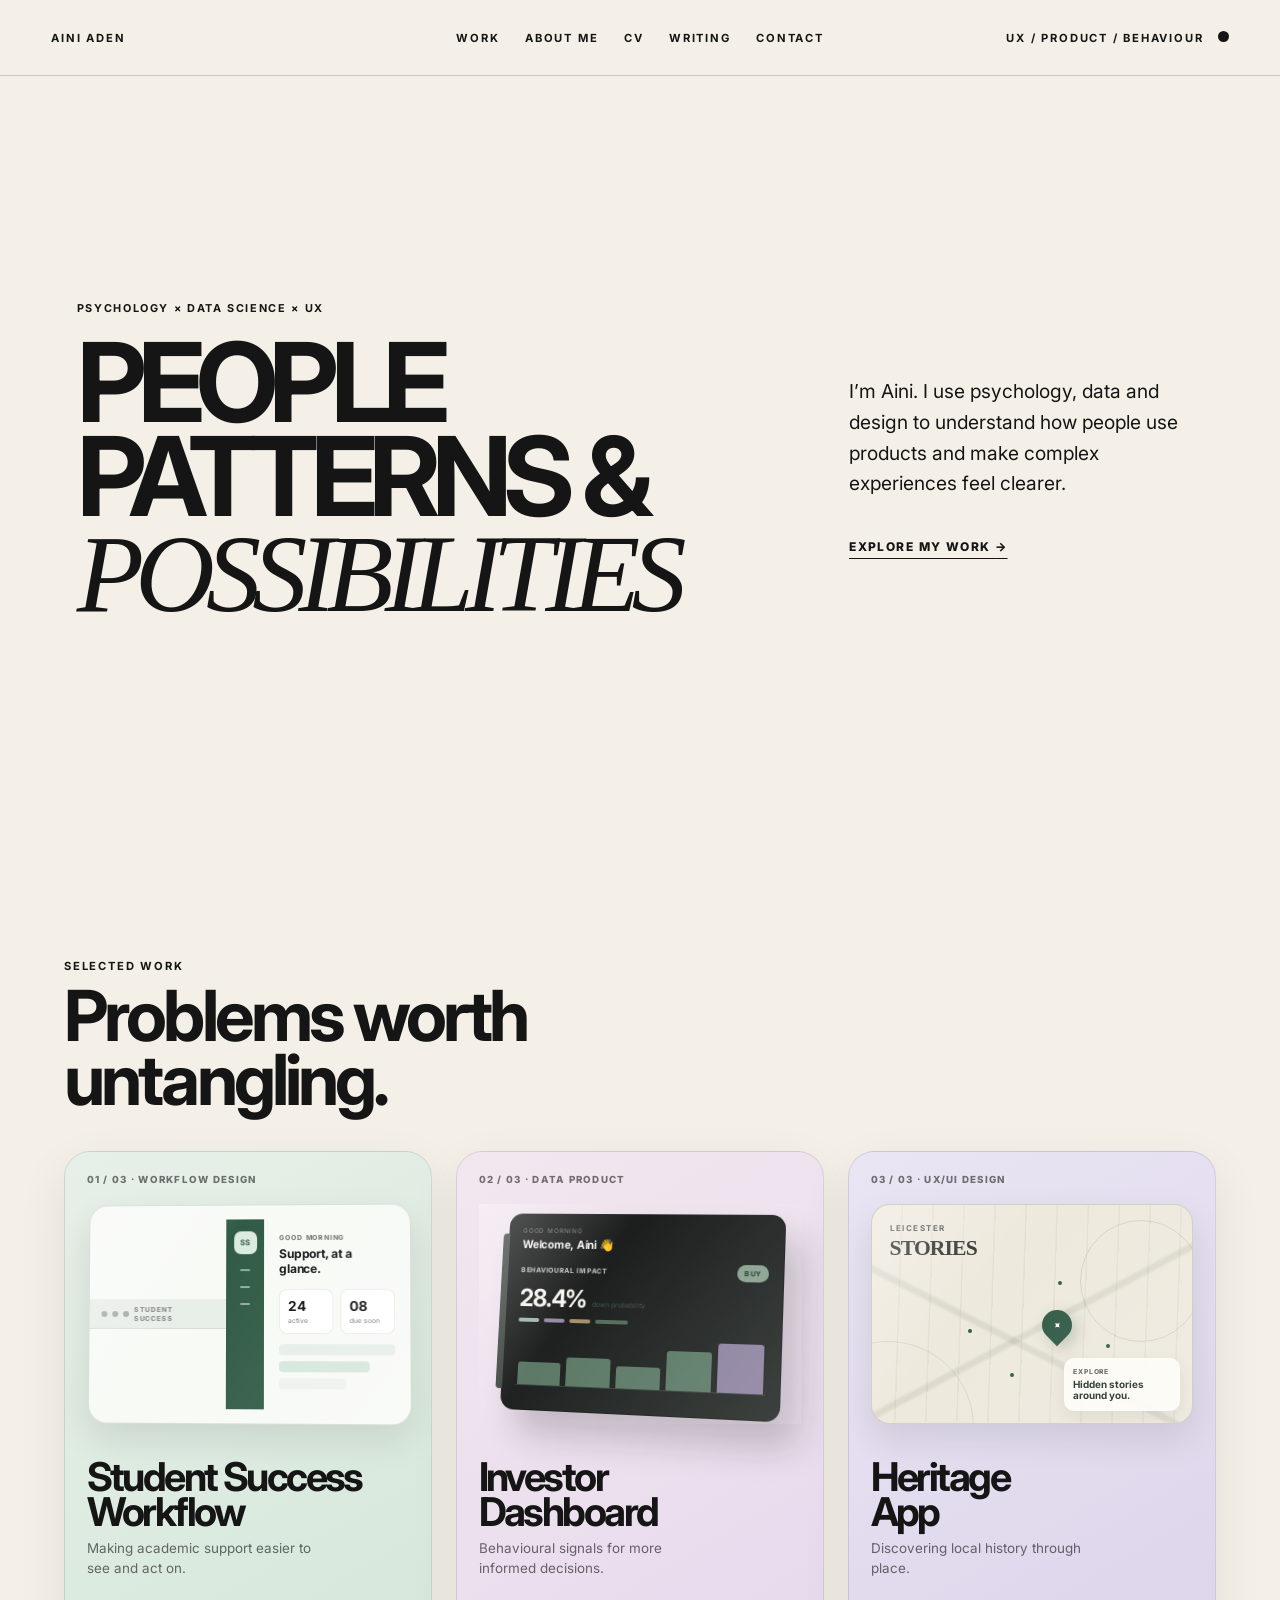
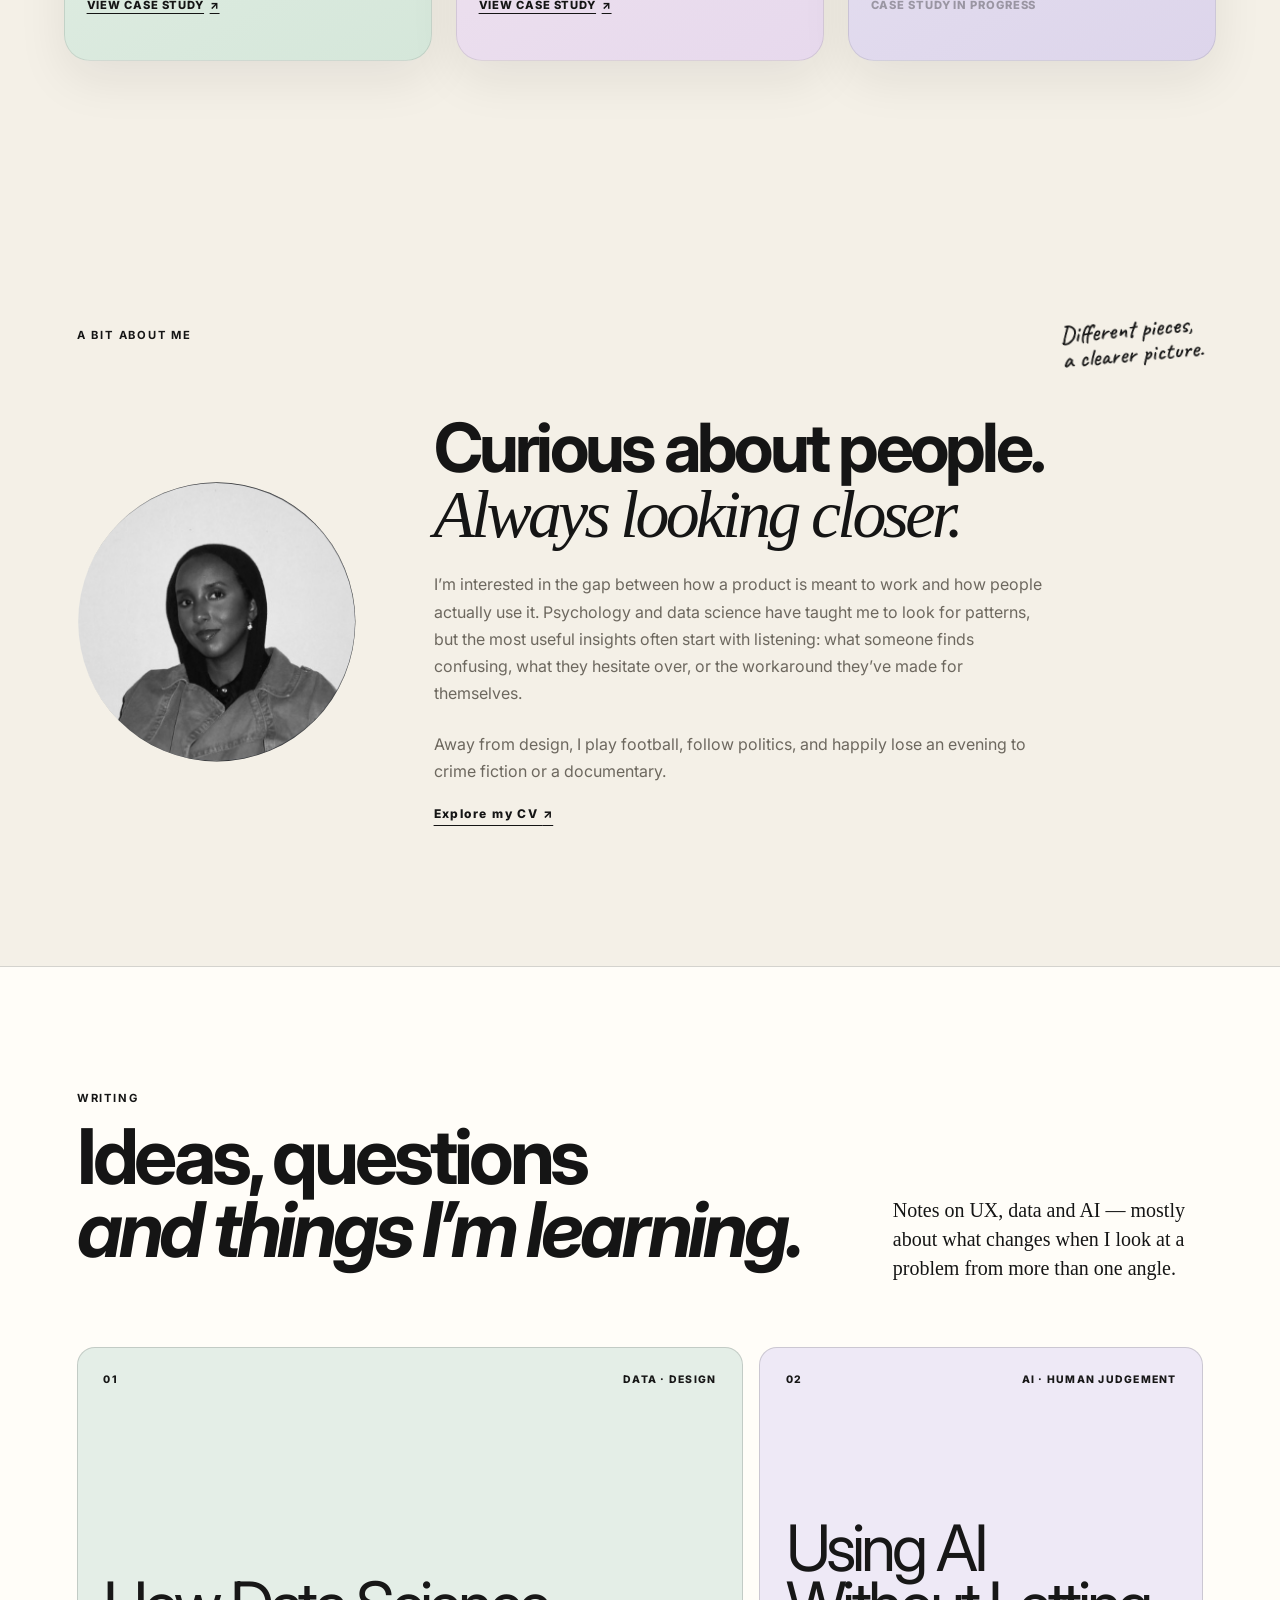
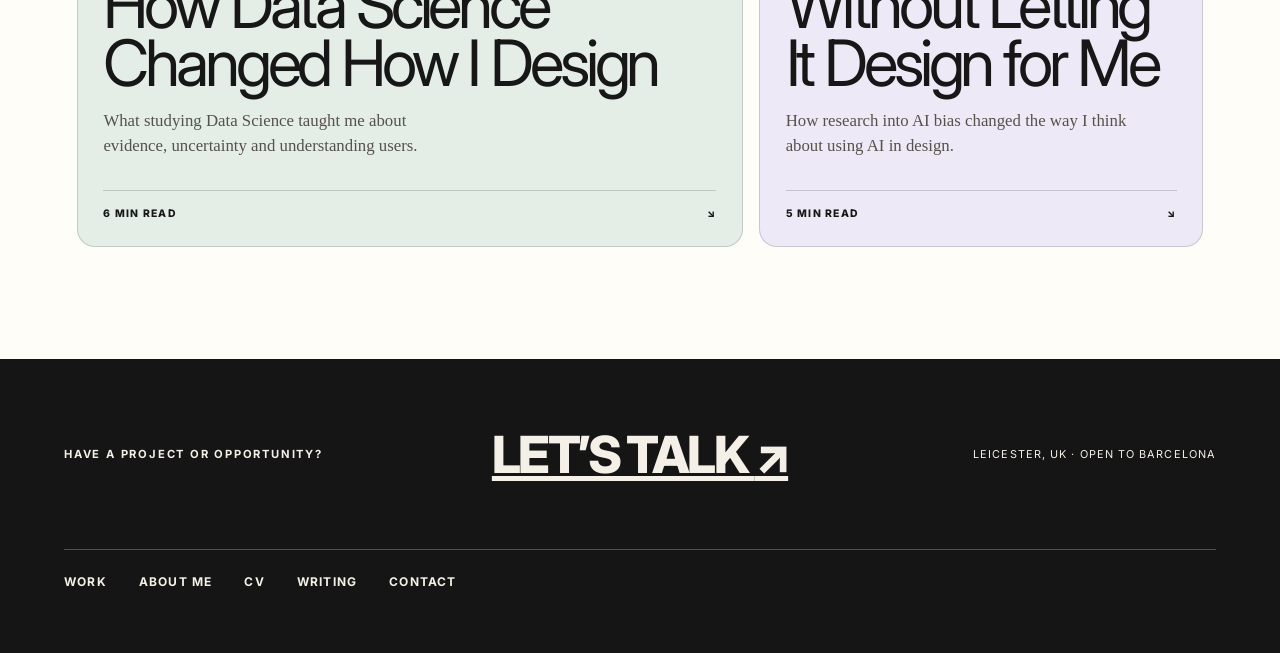
==== index.html @ 4948540d "Match homepage Writing section to Writing page UI" ====
<!doctype html>
<html lang="en">
<head>
  <meta charset="UTF-8">
  <meta name="viewport" content="width=device-width, initial-scale=1">
  <meta name="description" content="Aini Aden — UX and product design informed by psychology and data science.">
  <title>Aini Aden — UX &amp; Product Design</title>
  <link rel="preconnect" href="https://fonts.googleapis.com">
  <link rel="preconnect" href="https://fonts.gstatic.com" crossorigin>
  <link href="https://fonts.googleapis.com/css2?family=Caveat:wght@500;600&family=Inter:wght@400;500;600;700;800;900&display=swap" rel="stylesheet">
  <link rel="stylesheet" href="styles.css?v=blog-layout-20260930">
  <script src="script.js?v=globe-readable-e574f60" defer></script>
</head>
<body>
  <a class="skip-link" href="#main">Skip to content</a>
  <header class="nav">
    <a class="brand" href="#top">AINI ADEN</a>
    <nav aria-label="Main navigation">
      <a href="#work">Work</a>
      <a href="#about">About me</a>
      <a href="cv.html">CV</a>
      <a href="#blog">Writing</a>
      <a href="#contact">Contact</a>
    </nav>
    <p>UX / PRODUCT / BEHAVIOUR <i aria-hidden="true"></i></p>
  </header>

  <main id="main">
    <section class="hero" id="top" aria-labelledby="hero-title">
      <div class="hero-title">
        <p class="hero-tag">PSYCHOLOGY <span aria-hidden="true">×</span> DATA SCIENCE <span aria-hidden="true">×</span> UX</p>
        <h1 id="hero-title"><span class="hero-line">PEOPLE</span><span class="hero-line">PATTERNS &amp;</span><span class="hero-line"><em>POSSIBILITIES</em></span></h1>
      </div>
      <div class="hero-copy">
        <p>I’m Aini. I use psychology, data and design to understand how people use products and make complex experiences feel clearer.</p>
        <a href="#work">EXPLORE MY WORK <span aria-hidden="true">→</span></a>
      </div>
    </section>

    <section class="work" id="work" aria-labelledby="work-title">
      <div class="section-top" data-reveal>
        <div>
          <p>SELECTED WORK</p>
          <h2 id="work-title">Problems worth<br>untangling.</h2>
        </div>
      </div>

      <div class="globe-stage static-projects" id="project-globe" role="region" aria-label="Selected projects globe">
        <div class="globe-scene" id="globe-scene">
          <article class="globe-card green" style="--angle: 0deg; --latitude: -7deg" data-angle="0">
            <span class="globe-number">01 / 03 · WORKFLOW DESIGN</span>
            <div class="globe-visual workflow-preview" aria-label="Student Success workflow interface preview">
  <div class="mini-window-bar"><i></i><i></i><i></i><span>STUDENT SUCCESS</span></div>
  <div class="workflow-ui">
    <div class="workflow-sidebar"><b>SS</b><span></span><span></span><span></span></div>
    <div class="workflow-main">
      <div class="workflow-greeting"><small>GOOD MORNING</small><strong>Support, at a glance.</strong></div>
      <div class="workflow-stats"><b>24<span> active</span></b><b>08<span> due soon</span></b></div>
      <div class="workflow-list"><span></span><span></span><span></span></div>
    </div>
  </div>
</div>
            <h3>Student Success<br>Workflow</h3>
            <p>Making academic support easier to see and act on.</p>
            <a href="sst-workflow.html">View case study <span aria-hidden="true">↗</span></a>
          </article>
          <article class="globe-card pink-card" style="--angle: 120deg; --latitude: 7deg" data-angle="120">
            <span class="globe-number">02 / 03 · DATA PRODUCT</span>
            <div class="globe-visual investor-preview investor-angle" aria-label="Investor dashboard preview">
  <div class="investor-screen">
    <div class="investor-welcome"><span>GOOD MORNING</span><strong>Welcome, Aini 👋</strong></div>
    <div class="investor-preview-top"><span>BEHAVIOURAL IMPACT</span><b>BUY</b></div>
    <div class="investor-preview-main"><strong>28.4%</strong><span>down probability</span></div>
    <div class="investor-preview-row"><i></i><i></i><i></i><i></i></div>
    <div class="investor-preview-bars"><i></i><i></i><i></i><i></i><i></i></div>
  </div>
</div>
            <h3>Investor<br>Dashboard</h3>
            <p>Behavioural signals for more informed decisions.</p>
            <a href="investor-dashboard.html">View case study <span aria-hidden="true">↗</span></a>
          </article>
          <article class="globe-card purple-card" style="--angle: 240deg; --latitude: -5deg" data-angle="240">
            <span class="globe-number">03 / 03 · UX/UI DESIGN</span>
            <div class="globe-visual globe-heritage heritage-preview" aria-hidden="true">
  <div class="heritage-map"><i></i><i></i><i></i><i></i><b>LEICESTER</b><span>STORIES</span></div>
  <div class="heritage-pin">✦</div>
  <div class="heritage-caption"><small>EXPLORE</small><strong>Hidden stories<br>around you.</strong></div>
</div>
            <h3>Heritage<br>App</h3>
            <p>Discovering local history through place.</p>
            <span class="globe-status">Case study in progress</span>
          </article>
        </div>      </div>
      <p class="sr-only" id="globe-announcement" aria-live="polite"></p>
    </section>

    <section class="about" id="about" aria-labelledby="about-title">
      <div class="about-label" data-reveal>
        <p>A BIT ABOUT ME</p>
        <span>Different pieces,<br>a clearer picture.</span>
      </div>
      <div class="about-content" data-reveal>
        <img class="profile-photo" src="assets/images/profile-original.png" alt="Portrait of Aini Aden">
        <div class="about-text">
          <h2 id="about-title">Curious about people.<br><em>Always looking closer.</em></h2>
          <p>I’m interested in the gap between how a product is meant to work and how people actually use it. Psychology and data science have taught me to look for patterns, but the most useful insights often start with listening: what someone finds confusing, what they hesitate over, or the workaround they’ve made for themselves.</p>
          <p>Away from design, I play football, follow politics, and happily lose an evening to crime fiction or a documentary.</p>
          <a class="text-link" href="cv.html">Explore my CV <span aria-hidden="true">↗</span></a>
        </div>
      </div>
    </section>

    <section class="blog-invite homepage-writing" id="blog" aria-labelledby="blog-title">
      <div class="writing-landing-heading">
        <div>
          <p class="eyebrow">WRITING</p>
          <h2 id="blog-title">Ideas, questions<br><em>and things I’m learning.</em></h2>
        </div>
        <p>Notes on UX, data and AI — mostly about what changes when I look at a problem from more than one angle.</p>
      </div>

      <div class="writing-card-grid" aria-label="Writing">
        <a class="writing-card writing-card-data" href="writing.html#data-science-design">
          <span class="writing-card-top"><span>01</span><span>DATA · DESIGN</span></span>
          <span class="writing-card-title">How Data Science Changed How I Design</span>
          <span class="writing-card-description">What studying Data Science taught me about evidence, uncertainty and understanding users.</span>
          <span class="writing-card-footer"><span>6 MIN READ</span><span>↘</span></span>
        </a>
        <a class="writing-card writing-card-ai" href="writing.html#ai-design">
          <span class="writing-card-top"><span>02</span><span>AI · HUMAN JUDGEMENT</span></span>
          <span class="writing-card-title">Using AI Without Letting It Design for Me</span>
          <span class="writing-card-description">How research into AI bias changed the way I think about using AI in design.</span>
          <span class="writing-card-footer"><span>5 MIN READ</span><span>↘</span></span>
        </a>
      </div>
    </section>

  </main>

  <footer id="contact">
    <div class="footer-intro">
      <p>HAVE A PROJECT OR OPPORTUNITY?</p>
      <a class="contact-link" href="mailto:ainiaden4@gmail.com">LET’S TALK <span aria-hidden="true">↗</span></a>
      <span>LEICESTER, UK · OPEN TO BARCELONA</span>
    </div>
    <nav class="footer-nav" aria-label="Footer navigation">
      <a href="#work">Work</a>
      <a href="#about">About me</a>
      <a href="cv.html">CV</a>
      <a href="#blog">Writing</a>
      <a href="mailto:ainiaden4@gmail.com">Contact</a>
    </nav>
  </footer>
</body>
</html>
---- styles.css ----
:root {
  --cream: #f4f0e7;
  --paper: #fffdf8;
  --ink: #151515;
  --muted: #6d685f;
  --purple: #aa96df;
  --orange: #f0a24d;
  --pink: #ef9eb6;
  --mint: #b7d8c1;
  --green: #315b46;
  --line: rgba(21, 21, 21, .18);
}

* { box-sizing: border-box; }
html { scroll-behavior: smooth; }
body {
  margin: 0;
  background: var(--cream);
  color: var(--ink);
  font-family: Inter, Arial, sans-serif;
  -webkit-font-smoothing: antialiased;
}
a { color: inherit; }
a:focus-visible, button:focus-visible, .globe-stage:focus-visible {
  outline: 3px solid var(--green);
  outline-offset: 4px;
}
section[id], footer[id] { scroll-margin-top: 92px; }

.skip-link {
  position: fixed;
  top: -100px;
  left: 1rem;
  z-index: 100;
  padding: .75rem 1rem;
  background: var(--ink);
  color: #fff;
}
.skip-link:focus { top: 1rem; }

.nav {
  position: sticky;
  top: 0;
  z-index: 50;
  display: grid;
  grid-template-columns: 1fr auto 1fr;
  align-items: center;
  min-height: 76px;
  padding: .8rem 4vw;
  background: rgba(244, 240, 231, .95);
  border-bottom: 1px solid var(--line);
  backdrop-filter: blur(14px);
}
.brand, .nav a, .nav p, .section-top > div > p,
.about-label > p, .eyebrow, .footer-intro > p {
  font-size: .7rem;
  font-weight: 700;
  letter-spacing: .16em;
  text-decoration: none;
}
.brand { justify-self: start; }
.nav nav { display: flex; flex-wrap: wrap; justify-content: center; gap: .75rem 1.6rem; text-transform: uppercase; }
.nav nav a:hover, .footer-nav a:hover { text-decoration: underline; text-underline-offset: 5px; }
.nav p { justify-self: end; margin: 0; white-space: nowrap; }
.nav i { display: inline-block; width: 11px; height: 11px; margin-left: .6rem; border-radius: 50%; background: var(--ink); }

.hero {
  display: grid;
  grid-template-columns: minmax(0, 1.1fr) minmax(230px, .55fr);
  gap: 5vw;
  align-items: center;
  min-height: min(760px, calc(100svh - 76px));
  padding: clamp(4rem, 7vw, 7rem) 6vw;
}
.hero-title > p { font-size: .68rem; font-weight: 700; letter-spacing: .15em; }
.hero h1 { margin: 1.2rem 0 0; font-size: clamp(4rem, 8.6vw, 9rem); line-height: .86; letter-spacing: -.08em; }
.hero h1 em { font-family: Georgia, serif; font-weight: 400; }
.hero-copy { max-width: 430px; }
.hero-copy p { font-size: clamp(1rem, 1.5vw, 1.3rem); line-height: 1.6; }
.hero-copy a, .text-link { display: inline-block; margin-top: 1.3rem; font-size: .75rem; font-weight: 800; letter-spacing: .12em; text-underline-offset: 7px; }

.work { padding: 7rem 0; }
.section-top { display: flex; justify-content: space-between; align-items: end; gap: 1rem; padding: 0 5vw 2.5rem; }
.section-top h2 { margin: .7rem 0 0; font-size: clamp(2.8rem, 5.5vw, 5.7rem); line-height: .9; letter-spacing: -.055em; }

.about { padding: 9rem 6vw; }
.about-label { display: flex; justify-content: space-between; align-items: start; gap: 2rem; margin-bottom: 3rem; }
.about-label span { display: block; font: 600 1.5rem/1.05 Caveat, cursive; transform: rotate(-5deg); }
.about-content { display: grid; grid-template-columns: minmax(0, 280px) minmax(0, 1fr); align-items: center; gap: clamp(2rem, 6vw, 6rem); max-width: 1120px; }
.about-content:has(.about-text:only-child) { grid-template-columns: 1fr; }
.profile-photo { display: block; width: 100%; height: auto; clip-path: ellipse(49.5% 48.5% at 50% 51%); border: 0; box-shadow: none; }
.about h2 { max-width: 900px; margin: 0; font-size: clamp(2.8rem, 5.3vw, 5.7rem); line-height: .95; letter-spacing: -.055em; }
.about h2 em { font-family: Georgia, serif; font-weight: 400; }
.about-text p { max-width: 62ch; margin: 1.5rem 0 0; line-height: 1.7; color: var(--muted); }

.blog-invite { padding: 7rem 6vw; border-top: 1px solid var(--line); background: var(--paper); }
.blog-invite h2 { max-width: 850px; margin: 1rem 0; font-size: clamp(2.8rem, 6vw, 6rem); line-height: .95; letter-spacing: -.055em; }
.blog-invite > p:not(.eyebrow) { max-width: 58ch; line-height: 1.7; color: var(--muted); }
.blog-status { margin-top: 2rem; font-size: .75rem; font-weight: 700; letter-spacing: .1em; text-transform: uppercase; }

footer { padding: 4rem 5vw; background: var(--ink); color: var(--cream); }
.footer-intro { display: grid; grid-template-columns: 1fr auto 1fr; align-items: center; gap: 2rem; }
.footer-intro p { margin: 0; }
.contact-link { font-size: clamp(2rem, 4vw, 4.3rem); font-weight: 800; letter-spacing: -.05em; }
.footer-intro > span { justify-self: end; font-size: .68rem; letter-spacing: .1em; }
.footer-nav { display: flex; flex-wrap: wrap; gap: 1rem 2rem; margin-top: 4rem; padding-top: 1.5rem; border-top: 1px solid rgba(255,255,255,.25); }
.footer-nav a { font-size: .75rem; font-weight: 700; letter-spacing: .1em; text-decoration: none; text-transform: uppercase; }

.cv-page { max-width: 1050px; min-height: 65vh; margin: 0 auto; padding: 6rem 6vw; }
.cv-page > h1 { font-size: clamp(3.5rem, 7vw, 7rem); line-height: .9; letter-spacing: -.065em; margin: 1rem 0 2rem; }
.cv-intro { max-width: 70ch; line-height: 1.7; }
.cv-actions { margin: 2rem 0 4rem; }
.cv-sections { display: grid; grid-template-columns: 1fr 1fr; gap: 2.5rem 5rem; }
.cv-sections h2 { border-bottom: 1px solid var(--line); padding-bottom: .7rem; font-size: 1.5rem; }
.cv-sections h3 { margin: 1.5rem 0 .35rem; font-size: 1rem; }
.cv-sections p, .cv-sections li { line-height: 1.6; }
.cv-sections ul { padding-left: 1.2rem; }

.blog-page { max-width: 1100px; margin: 0 auto; padding: 6rem 6vw 9rem; }
.blog-page > h1 { margin: 1rem 0 2rem; font-size: clamp(3.5rem, 8vw, 8rem); line-height: .9; letter-spacing: -.07em; }
.blog-page > h1 em { font-family: Georgia, serif; font-weight: 400; }
.blog-lede { max-width: 60ch; font-size: 1.2rem; line-height: 1.7; }
.blog-post { max-width: 760px; margin-top: 7rem; padding-top: 2rem; border-top: 1px solid var(--line); }
.blog-post h2 { margin: 1rem 0 2rem; font-size: clamp(2.3rem, 4.5vw, 4.5rem); line-height: 1; letter-spacing: -.05em; }
.blog-post p:not(.eyebrow) { font-size: 1.05rem; line-height: 1.85; }

/* Content stays visible without JavaScript. */
.reveal-ready [data-reveal] { opacity: 0; transform: translateY(20px); transition: opacity 550ms ease, transform 550ms ease; }
.reveal-ready [data-reveal].is-visible { opacity: 1; transform: none; }

@media (max-width: 980px) {
  .nav { grid-template-columns: auto 1fr; gap: .5rem 2rem; }
  .nav nav { justify-content: end; }
  .nav p { display: none; }
}
@media (max-width: 800px) {
  .nav { grid-template-columns: 1fr; gap: .8rem; }
  .nav nav { justify-content: start; gap: .55rem 1.2rem; }
  .nav nav a { font-size: .66rem; }
  .hero { grid-template-columns: 1fr; gap: 2rem; min-height: auto; padding: 6rem 6vw 5rem; }
  .hero h1 { font-size: clamp(3.4rem, 11vw, 6rem); }
  .hero-copy { max-width: 540px; }
  .section-top { align-items: start; }
  .about { padding: 6rem 6vw; }
  .about-content { grid-template-columns: 1fr; }
  .profile-photo { max-width: 240px; }
  .footer-intro { grid-template-columns: 1fr; }
  .footer-intro > span { justify-self: start; }
  .cv-sections { grid-template-columns: 1fr; }
}
@media (max-width: 520px) {
  .section-top { display: block; }
  .about-label { display: block; }
  .about-label span { margin-top: 1.5rem; }
}
@media (prefers-reduced-motion: reduce) {
  *, *::before, *::after { scroll-behavior: auto !important; transition-duration: 0.01ms !important; animation-duration: 0.01ms !important; }
  .reveal-ready [data-reveal] { opacity: 1; transform: none; }
}

/* Editorial index for writing in progress. Titles are text until posts exist. */
.writing-preview { margin-top: 5rem; border-top: 1px solid var(--line); padding-top: 2.5rem; }
.writing-heading h2 { max-width: 800px; margin: .8rem 0 1rem; font-size: clamp(2.1rem, 4vw, 4rem); line-height: 1; letter-spacing: -.055em; }
.writing-heading > p:last-child { color: var(--muted); line-height: 1.6; }
.writing-list { list-style: none; padding: 0; margin: 3rem 0 0; border-top: 1px solid var(--line); }
.writing-list li { display: grid; grid-template-columns: 3rem minmax(0, 1fr) auto; align-items: baseline; gap: 1rem; padding: 1.6rem 0; border-bottom: 1px solid var(--line); }
.writing-list li > span:nth-child(2) { font-size: clamp(1.2rem, 2.5vw, 2rem); font-weight: 700; letter-spacing: -.035em; }
.writing-number, .writing-state { color: var(--muted); font-size: .68rem; font-weight: 700; letter-spacing: .1em; text-transform: uppercase; }
.writing-state { white-space: nowrap; }
@media (max-width: 520px) {
  .writing-list li { grid-template-columns: 2.5rem minmax(0, 1fr); gap: .35rem .75rem; }
  .writing-state { grid-column: 2; }
}

/* Writing previews below About: five distinct entries, with full context on the Blog page. */
#blog { scroll-margin-top: 84px; }
.blog-intro { display: grid; grid-template-columns: 1.2fr .8fr; gap: 0 4vw; align-items: end; }
.blog-intro .eyebrow { grid-column: 1 / -1; }
.blog-intro h2 { margin: .8rem 0 0; }
.blog-intro > p:last-child { max-width: 43ch; margin: 0 0 .3rem; color: var(--muted); line-height: 1.7; }
.blog-cards { display: grid; grid-template-columns: repeat(12,minmax(0,1fr)); gap: 1rem; margin-top: 3rem; }
.blog-card { grid-column: span 4; display: flex; flex-direction: column; min-height: 265px; padding: 1.7rem; border: 1px solid var(--line); border-radius: 16px; background: var(--cream); }
.blog-card:nth-child(1) { grid-column: span 7; background: #e4eee7; }
.blog-card:nth-child(2) { grid-column: span 5; background: #eee9f6; }
.blog-card-number, .story-meta { font-size: .67rem; font-weight: 700; letter-spacing: .1em; }
.blog-card-number span { color: var(--muted); }
.blog-card h3 { margin: 2rem 0 .6rem; font-size: clamp(1.35rem,2.2vw,2.1rem); letter-spacing: -.045em; line-height: 1.1; }
.blog-card p { max-width: 45ch; margin: 0 0 1.5rem; color: var(--muted); line-height: 1.55; }
.blog-card a { display: inline-block; align-self: flex-start; margin-top: auto; font-size: .76rem; font-weight: 700; text-underline-offset: 5px; }
.blog-card a:focus-visible, .story-back:focus-visible { outline: 2px solid var(--ink); outline-offset: 4px; }
.writing-stories { margin-top: 4rem; }
.writing-story { max-width: 850px; padding: 3rem 0; border-top: 1px solid var(--line); scroll-margin-top: 100px; }
.story-meta { display: flex; gap: 2rem; color: var(--muted); }
.writing-story h2 { margin: 1.3rem 0; font-size: clamp(2rem,4vw,3.7rem); line-height: 1.05; letter-spacing: -.055em; }
.writing-story p { max-width: 65ch; line-height: 1.7; }
.story-back { display: inline-block; margin-top: .8rem; font-size: .75rem; font-weight: 700; text-underline-offset: 5px; }
@media (max-width:800px) {
  .blog-intro { display: block; }
  .blog-intro > p:last-child { margin-top: 1.5rem; }
  .blog-card, .blog-card:nth-child(1), .blog-card:nth-child(2) { grid-column: span 6; }
}
@media (max-width:520px) {
  .blog-cards { display: block; }
  .blog-card { min-height: 0; margin-bottom: 1rem; }
}

/* One-time hero entrance, staggered left to right. */
.hero-tag, .hero-line, .hero-copy p, .hero-copy a {
  animation: hero-arrive .85s cubic-bezier(.18,.7,.25,1) both;
}
.hero-tag { animation-delay: .06s; }
.hero-line { display: block; }
.hero-line:nth-child(1) { animation-delay: .18s; }
.hero-line:nth-child(2) { animation-delay: .36s; }
.hero-line:nth-child(3) { animation-delay: .54s; }
.hero-copy p { animation-delay: .78s; }
.hero-copy a { animation-delay: 1.02s; }
@keyframes hero-arrive {
  from { opacity: 0; transform: translate3d(-46px,0,0); }
  to { opacity: 1; transform: translate3d(0,0,0); }
}

/* Five cards on a rotatable globe. Without JS they remain a readable grid. */
.sr-only { position: absolute; width: 1px; height: 1px; padding: 0; margin: -1px; overflow: hidden; clip: rect(0,0,0,0); white-space: nowrap; border: 0; }
.globe-help { margin: 0 5vw 1.2rem; color: var(--muted); font-size: .78rem; }
.globe-stage { position: relative; display: grid; grid-template-columns: repeat(auto-fit,minmax(220px,1fr)); gap: 1rem; margin: 0 5vw; min-height: 470px; }
.globe-scene { display: contents; }
.globe-card { display: flex; flex-direction: column; min-height: 330px; padding: 1.1rem; border: 1px solid rgba(21,21,21,.1); border-radius: 18px; color: var(--ink); box-shadow: 0 18px 38px rgba(21,21,21,.1); }
.globe-card.green { background: #afcdbb; }
.globe-card.pink-card { background: var(--pink); }
.globe-card.orange-card { background: var(--orange); }
.globe-card.purple-card { background: var(--purple); }
.globe-card.dark-card { background: #202522; }
.globe-card.dark-card { color: #fff; }
.globe-number, .globe-status { font-size: .61rem; font-weight: 800; letter-spacing: .08em; }
.globe-status { margin-top: auto; opacity: .72; }
.globe-card h3 { margin: 1.1rem 0 .3rem; font-size: clamp(1.45rem,2vw,1.8rem); line-height: 1; letter-spacing: -.055em; }
.globe-card p { margin: 0 0 1rem; font-size: .76rem; line-height: 1.45; }
.globe-card a { align-self: flex-start; margin-top: auto; font-size: .7rem; font-weight: 800; text-underline-offset: 4px; }
.globe-visual { display: flex; align-items: center; justify-content: center; height: 115px; margin-top: 1rem; border-radius: 10px; overflow: hidden; background: rgba(255,255,255,.75); }
.globe-visual img { display: block; width: 100%; height: 100%; object-fit: contain; }
.globe-chart { align-items: flex-end; gap: 9%; padding: 16px 18%; background: #252b29; }
.globe-chart i { width: 12px; height: 40%; background: var(--mint); border-radius: 5px 5px 0 0; }
.globe-chart i:nth-child(2) { height: 63%; }.globe-chart i:nth-child(3) { height: 48%; }.globe-chart i:nth-child(4) { height: 80%; }.globe-chart i:nth-child(5) { height: 65%; }

/* Investor dashboard preview used on the selected-work globe card. */
.investor-preview {
  display: block;
  padding: .65rem;
  background: #f8fbfc;
  color: #073e5c;
}
.investor-preview-top {
  display: flex;
  align-items: center;
  justify-content: space-between;
  font-size: .42rem;
  font-weight: 800;
  letter-spacing: .06em;
}
.investor-preview-top b {
  padding: .18rem .35rem;
  border-radius: 999px;
  background: #dff6eb;
  color: #087a55;
  font-size: .43rem;
}
.investor-preview-main {
  display: flex;
  align-items: baseline;
  gap: .3rem;
  margin: .55rem 0 .35rem;
}
.investor-preview-main strong { font-size: 1.05rem; line-height: 1; }
.investor-preview-main span { font-size: .42rem; color: #6b8290; }
.investor-preview-row {
  display: grid;
  grid-template-columns: repeat(3,1fr);
  gap: .25rem;
}
.investor-preview-row i {
  height: 13px;
  border-radius: 3px;
  background: #e8f1f5;
}
.investor-preview-row i:first-child { background: #dff6eb; }
.investor-preview-bars {
  display: flex;
  align-items: flex-end;
  gap: 4%;
  height: 37px;
  margin-top: .55rem;
  padding: 0 .15rem;
  border-bottom: 1px solid #d8e5eb;
}
.investor-preview-bars i {
  flex: 1;
  border-radius: 3px 3px 0 0;
  background: #0782aa;
  opacity: .72;
}
.investor-preview-bars i:nth-child(1) { height: 42%; }
.investor-preview-bars i:nth-child(2) { height: 68%; }
.investor-preview-bars i:nth-child(3) { height: 54%; }
.investor-preview-bars i:nth-child(4) { height: 82%; }
.investor-preview-bars i:nth-child(5) { height: 63%; }
.globe-calendar { gap: .35rem; padding: .8rem; }
.globe-calendar span { width: 23%; height: 75%; padding-top: .8rem; border-radius: 6px; background: #f7d8b8; text-align: center; font-size: .55rem; font-weight: 800; }
.globe-heritage { justify-content: space-between; padding: 1.1rem; background: linear-gradient(135deg,#e5e9d7,#789476); color: #24352d; }
.globe-heritage span { font-size: 1.1rem; font-weight: 800; line-height: 1.05; }
.globe-heritage b { font-size: 2.2rem; }
.globe-service { gap: .6rem; padding: .5rem; background: #f4eee5; color: var(--ink); font-size: .82rem; font-weight: 800; }
.globe-service span { font-size: 1.8rem; }

.globe-stage.enhanced { display: block; height: 590px; min-height: 0; perspective: 1150px; perspective-origin: 50% 48%; touch-action: pan-y; cursor: grab; user-select: none; }
.globe-stage.enhanced::before { content: ''; position: absolute; inset: 7% 19%; border: 1px solid rgba(49,91,70,.11); border-radius: 50%; background: radial-gradient(circle,rgba(183,216,193,.24),transparent 70%); pointer-events: none; }
.globe-stage.enhanced:active { cursor: grabbing; }
.globe-stage.enhanced .globe-scene { position: absolute; inset: 0; display: block; transform-style: preserve-3d; transform: rotateX(-7deg) rotateY(0deg); }
.globe-stage.enhanced .globe-card { position: absolute; top: 50%; left: 50%; width: 270px; min-height: 325px; margin: -162px 0 0 -135px; backface-visibility: hidden; -webkit-backface-visibility: hidden; transform: rotateY(var(--angle)) translateZ(var(--globe-radius)) rotateY(var(--face-angle, 0deg)) rotateX(var(--latitude)); transition: opacity 180ms ease; --globe-radius: clamp(205px,25vw,310px); }
.globe-stage.enhanced .globe-card:not(.is-front) { pointer-events: none; }
.globe-stage.enhanced .globe-card.is-front { pointer-events: auto; }
.globe-stage.enhanced .globe-scene.is-spinning { animation: globe-arrive 2s cubic-bezier(.2,.82,.2,1) both; }
@keyframes globe-arrive { from { transform: rotateX(-18deg) rotateY(-760deg) scale(.76); } to { transform: rotateX(-7deg) rotateY(0deg) scale(1); } }
@media(max-width:800px) {
  .globe-stage.enhanced { height: 510px; }
  .globe-stage.enhanced .globe-card { --globe-radius: 225px; }
}
@media(max-width:520px) {
  .hero h1 { font-size: clamp(2.6rem,9.5vw,4.2rem); }
  .globe-stage.enhanced { height: 430px; margin: 0 2vw; perspective: 950px; }
  .globe-stage.enhanced .globe-card { width: 226px; min-height: 305px; margin: -152px 0 0 -113px; padding: .9rem; --globe-radius: 205px; }
  .globe-stage.enhanced .globe-visual { height: 92px; }
  .globe-stage.enhanced .globe-card h3 { font-size: 1.35rem; }
}
@media(prefers-reduced-motion:reduce) {
  .hero-tag,.hero-line,.hero-copy p,.hero-copy a { animation: none !important; }
}

/* Three featured stories and a scannable five-post index. */
.blog-cards, .blog-index-grid { display: grid; grid-template-columns: repeat(3, minmax(0, 1fr)); gap: clamp(1rem, 2vw, 1.6rem); margin-top: 3rem; }
.blog-cards .blog-card, .blog-index-grid .blog-card, .blog-card:nth-child(1), .blog-card:nth-child(2) { grid-column: auto; min-height: 0; padding: 0; overflow: hidden; border-color: var(--line); background: var(--paper); }
.blog-card-art { position: relative; display: flex; justify-content: space-between; align-items: flex-start; aspect-ratio: 1.75; padding: 1.25rem; overflow: hidden; isolation: isolate; }
.blog-card-art > span { position: relative; z-index: 2; font-size: .67rem; font-weight: 800; letter-spacing: .12em; }
.blog-card-art > b { position: absolute; right: .8rem; bottom: -.3rem; z-index: 1; font-size: clamp(7rem, 15vw, 13rem); line-height: .8; letter-spacing: -.12em; opacity: .18; }
.blog-card-art::after { content: ""; position: absolute; width: 48%; aspect-ratio: 1; right: 16%; top: 22%; border: 1.25rem solid currentColor; border-radius: 50%; transform: rotate(-24deg) scaleX(.7); opacity: .33; }
.art-barcelona { background: #d9e9dc; color: #285a49; }
.art-ask { background: #e7def4; color: #6e4a93; }
.art-ask::after { border-radius: 32% 32% 32% 8%; transform: rotate(14deg); }
.art-data { background: #e7eaf0; color: #46657b; }
.art-data::after { width: 58%; aspect-ratio: 1.5; border-radius: 0; border-width: 0 0 1rem 1rem; transform: rotate(-25deg); }
.art-career { background: #f6e1cf; color: #a04f2f; }
.art-ai { background: #dce6d9; color: #466345; }
.blog-card-content { display: flex; flex-direction: column; flex: 1; padding: 1.5rem; }
.blog-card-content h3 { margin: 1rem 0 .65rem; font-size: clamp(1.35rem, 2vw, 1.8rem); }
.blog-card-content p { min-height: 3.2em; margin: 0 0 1.7rem; }
.blog-card-content a { margin-top: auto; }
.blog-view-all { display: flex; justify-content: center; margin-top: 2.5rem; }
.blog-view-all a { display: inline-block; padding: .95rem 1.5rem; border: 1px solid var(--ink); border-radius: 999px; font-size: .75rem; font-weight: 800; letter-spacing: .05em; text-decoration: none; transition: background .2s, color .2s; }
.blog-view-all a:hover, .blog-view-all a:focus-visible { background: var(--ink); color: var(--paper); }
.blog-index-grid { margin: 3rem 0 5rem; }
.blog-index-grid .blog-card-content a { margin-top: auto; }
.writing-stories > h2 { margin: 0 0 2rem; font-size: clamp(1.7rem, 3vw, 2.5rem); letter-spacing: -.04em; }
@media (max-width: 850px) { .blog-cards, .blog-index-grid { grid-template-columns: repeat(2, minmax(0, 1fr)); } }
@media (max-width: 580px) { .blog-cards, .blog-index-grid { display: grid; grid-template-columns: 1fr; } .blog-card-art { aspect-ratio: 2.25; } .blog-card-content p { min-height: 0; } }


/* Behavioural Investor Signal case study */
.case-study-page { background: var(--cream); }
.case-hero { max-width: 1280px; margin: 0 auto; padding: 7rem 6vw 4rem; }
.case-kicker, .case-label, .case-meta b, .case-outcomes span, .case-process-line span, .stage-grid article > span, .redesign-grid > div > span, .decision-grid span, .next-project > p, .case-skills span { font-size: .67rem; font-weight: 800; letter-spacing: .12em; text-transform: uppercase; }
.case-hero h1 { margin: 1.2rem 0 1.2rem; font-size: clamp(4rem, 9vw, 9rem); line-height: .84; letter-spacing: -.075em; }
.case-hero h1 em { font-family: Georgia, serif; font-weight: 400; }
.case-hero-lede { max-width: 720px; font-size: clamp(1.15rem,2vw,1.55rem); line-height: 1.5; }
.case-meta { display: grid; grid-template-columns: repeat(4,1fr); gap: 1rem; margin: 3rem 0 2rem; padding-top: 1.5rem; border-top: 1px solid var(--line); }
.case-meta span { font-size: .78rem; line-height: 1.5; }
.case-meta b { display: block; margin-bottom: .35rem; color: var(--muted); }
.case-actions { display:flex; flex-wrap:wrap; gap:.8rem; margin:2rem 0 3rem; }
.case-button { display:inline-block; padding:.85rem 1.15rem; border:1px solid var(--ink); border-radius:999px; font-size:.72rem; font-weight:800; text-decoration:none; }
.case-button-dark { background:var(--ink); color:var(--cream); }
.case-hero-image, .case-wide-image { display:block; width:100%; height:auto; border-radius:18px; border:1px solid rgba(21,21,21,.13); box-shadow:0 18px 50px rgba(21,21,21,.1); }
.case-section { max-width:1120px; margin:0 auto; padding:7rem 6vw; display:grid; grid-template-columns:220px minmax(0,1fr); gap:4rem; }
.case-label { padding-top:.4rem; color:var(--muted); }
.case-copy { max-width:760px; }
.case-copy p, .case-copy li { line-height:1.75; color:#403d38; }
.case-copy ul, .case-copy ol { padding-left:1.2rem; }
.case-copy blockquote, .case-context blockquote { margin:2rem 0; padding:1.2rem 1.5rem; border-left:3px solid var(--green); font-size:clamp(1.4rem,2.6vw,2.2rem); line-height:1.15; letter-spacing:-.035em; color:var(--ink); }
.case-intro { padding-bottom:4rem; }
.case-outcomes { display:grid; grid-template-columns:repeat(4,1fr); gap:1px; max-width:1120px; margin:0 auto; padding:0 6vw; }
.case-outcomes > div { padding:1.5rem; background:var(--paper); border:1px solid var(--line); }
.case-outcomes strong { display:block; font-size:clamp(1.8rem,3vw,3rem); letter-spacing:-.055em; }
.case-outcomes span { display:block; margin-top:.5rem; color:var(--muted); line-height:1.45; }
.case-outcomes > p { grid-column:1/-1; margin:.8rem 0 0; font-size:.68rem; color:var(--muted); }
.case-process-line { max-width:1120px; margin:1rem auto 0; padding:0 6vw; display:flex; gap:1rem; align-items:center; color:var(--green); }
.case-process-line i { color:var(--muted); font-style:normal; }
.stage-grid, .finding-grid, .principles, .decision-grid, .eval-grid { display:grid; grid-template-columns:repeat(2,minmax(0,1fr)); gap:1rem; margin:2rem 0; }
.stage-grid article, .finding-grid article, .principles article, .decision-grid article, .eval-grid > div { padding:1.5rem; border:1px solid var(--line); border-radius:14px; background:var(--paper); }
.stage-grid article > span { color:var(--muted); }
.stage-grid h3, .finding-grid strong, .principles h3, .decision-grid h3, .eval-grid h3 { margin:.8rem 0 .5rem; font-size:1.25rem; letter-spacing:-.035em; }
.turning-point { background:var(--paper); max-width:none; padding-left:max(6vw,calc((100% - 1120px)/2)); padding-right:max(6vw,calc((100% - 1120px)/2)); }
.before-after { display:grid; grid-template-columns:1fr auto 1fr; align-items:center; gap:1rem; margin:2rem 0; padding:1.2rem; border:1px solid var(--line); border-radius:14px; text-align:center; font-weight:800; }
.before-after b { color:var(--green); }
.finding-grid { grid-template-columns:repeat(3,minmax(0,1fr)); }
.finding-grid strong { display:block; }
.case-design { background:#e7eee9; max-width:none; padding-left:max(6vw,calc((100% - 1120px)/2)); padding-right:max(6vw,calc((100% - 1120px)/2)); }
.principles { grid-template-columns:repeat(3,minmax(0,1fr)); }
.principles b { font-size:.7rem; color:var(--green); }
.redesign { max-width:none; background:var(--paper); padding-left:max(6vw,calc((100% - 1120px)/2)); padding-right:max(6vw,calc((100% - 1120px)/2)); }
.redesign-grid { display:grid; grid-template-columns:1fr 1fr; gap:1rem; margin:2rem 0; }
.redesign-grid > div { padding:1.6rem; border:1px solid var(--line); border-radius:14px; }
.redesign-grid > div:last-child { background:#101820; color:#fff; }
.redesign-grid > div > span { color:var(--muted); }
.redesign-grid > div:last-child > span { color:#8ea2b1; }
.decision-grid { grid-template-columns:1fr 1fr; }
.decision-grid span { display:block; margin-top:1rem; color:var(--muted); }
.prototype { background:#eef1f2; max-width:none; padding-left:max(6vw,calc((100% - 1120px)/2)); padding-right:max(6vw,calc((100% - 1120px)/2)); }
.sequence { display:grid; grid-template-columns:repeat(5,1fr); gap:.5rem; margin-top:1rem; }
.sequence span { padding:.8rem; border:1px solid var(--line); border-radius:10px; background:var(--paper); font-size:.68rem; line-height:1.35; font-weight:700; }
.constraint { background:#e9e2d6; max-width:none; padding-left:max(6vw,calc((100% - 1120px)/2)); padding-right:max(6vw,calc((100% - 1120px)/2)); }
.tradeoff { display:grid; grid-template-columns:1fr auto 1fr; align-items:center; gap:1rem; margin-top:2rem; padding:1.3rem; border-radius:14px; background:var(--ink); color:var(--cream); text-align:center; }
.tradeoff span { color:#9bb7a5; }
.tradeoff small { grid-column:1/-1; color:#b8b3aa; }
.eval-grid { grid-template-columns:1fr 1fr; }
.language-options { display:flex; flex-wrap:wrap; gap:.7rem; margin:1.5rem 0; }
.language-options span { padding:.75rem 1rem; border:1px solid var(--line); border-radius:999px; background:var(--paper); font-size:.75rem; font-weight:700; }
.learning-list { list-style:none; padding:0!important; }
.learning-list li { padding:1rem 0; border-bottom:1px solid var(--line); font-size:1.05rem; }
.case-impact { max-width:none; padding:8rem max(6vw,calc((100% - 1120px)/2)); background:var(--ink); color:var(--cream); }
.case-impact .case-label { color:#9caaa3; }
.case-impact h2 { max-width:1050px; margin:1.5rem 0; font-size:clamp(2.2rem,5vw,5rem); line-height:.98; letter-spacing:-.06em; }
.case-impact p { max-width:760px; line-height:1.7; color:#c8c3ba; }
.case-impact blockquote { max-width:900px; margin:3rem 0 0; padding-left:1.5rem; border-left:3px solid #8fb29d; font:1.5rem/1.3 Georgia,serif; color:#fff; }
.case-skills { max-width:1120px; margin:0 auto; padding:6rem 6vw; display:grid; grid-template-columns:1fr 1fr; gap:1rem; }
.case-skills > div { padding:1.5rem 0; border-top:1px solid var(--line); }
.case-skills span { color:var(--green); }
.case-skills p { max-width:52ch; margin:.7rem 0 0; color:var(--muted); line-height:1.6; }
.next-project { max-width:1120px; margin:0 auto; padding:4rem 6vw 8rem; border-top:1px solid var(--line); }
.next-project > p { color:var(--muted); }
.next-project a { display:flex; justify-content:space-between; align-items:baseline; gap:1rem; text-decoration:none; }
.next-project a span { font-size:clamp(2.2rem,5vw,5rem); font-weight:800; letter-spacing:-.06em; }
.next-project a b { font-size:2rem; }
.next-project small { display:block; max-width:48ch; margin-top:1rem; color:var(--muted); line-height:1.6; }
@media(max-width:850px){
  .case-meta{grid-template-columns:1fr 1fr}.case-section{grid-template-columns:1fr;gap:1.5rem;padding-top:5rem;padding-bottom:5rem}.case-outcomes{grid-template-columns:1fr 1fr}.case-outcomes > p{grid-column:1/-1}.finding-grid,.principles{grid-template-columns:1fr}.sequence{grid-template-columns:1fr 1fr}.case-skills{grid-template-columns:1fr}.decision-grid,.eval-grid,.redesign-grid{grid-template-columns:1fr}
}
@media(max-width:520px){
  .case-hero{padding-top:5rem}.case-hero h1{font-size:clamp(3.2rem,16vw,5rem)}.case-meta{grid-template-columns:1fr}.case-outcomes{grid-template-columns:1fr}.before-after{grid-template-columns:1fr}.case-process-line{flex-wrap:wrap}.sequence{grid-template-columns:1fr}.tradeoff{grid-template-columns:1fr}.tradeoff span{transform:rotate(90deg)}
}


/* Editorial refinement — Behavioural Investor Signal */
.case-study-page { background: #f7f4ec; }
.case-study-page .nav { border-bottom: 1px solid rgba(21,21,21,.12); }
.case-hero { max-width: 1180px; padding-top: 6.5rem; padding-bottom: 5rem; }
.case-kicker { color: var(--green); letter-spacing: .16em; }
.case-hero h1 { max-width: 980px; font-size: clamp(4.2rem, 8.5vw, 8.4rem); line-height: .82; margin-bottom: 1.6rem; }
.case-hero h1 em { font-style: italic; }
.case-hero-lede { max-width: 650px; font-family: Georgia, serif; font-size: clamp(1.35rem, 2.2vw, 1.75rem); line-height: 1.4; }
.case-meta { grid-template-columns: repeat(3,1fr); gap: 0; margin-top: 3.5rem; border-top: 1px solid var(--ink); }
.case-meta span { min-height: 74px; padding: 1.1rem 1rem 1.1rem 0; border-bottom: 1px solid var(--line); }
.case-meta b { font-size: .61rem; letter-spacing: .14em; }
.case-actions { margin: 1.8rem 0 3.5rem; }
.case-button { border-radius: 3px; padding: .8rem 1.05rem; letter-spacing: .04em; transition: transform .2s ease, background .2s ease; }
.case-button:hover { transform: translateY(-2px); }
.case-hero-image, .case-wide-image { border-radius: 4px; box-shadow: 0 24px 60px rgba(21,21,21,.08); }
.case-section { max-width: 1180px; padding-top: 6.5rem; padding-bottom: 6.5rem; grid-template-columns: 180px minmax(0,760px); gap: 4.5rem; }
.case-label { font-size: .61rem; letter-spacing: .16em; }
.case-copy p, .case-copy li { font-size: .96rem; line-height: 1.72; }
.case-copy blockquote { border-left: 2px solid var(--green); padding-left: 1.25rem; margin-top: 2.5rem; font-family: Georgia, serif; font-weight: 400; }
.case-outcomes { max-width: 1180px; padding: 0 6vw; }
.case-outcomes > div { background: transparent; border: 0; border-top: 1px solid var(--ink); border-bottom: 1px solid var(--line); border-radius: 0; padding: 1.4rem 1rem 1.4rem 0; }
.case-outcomes strong { font-family: Georgia, serif; font-weight: 400; font-size: clamp(2rem,3vw,3.2rem); }
.stage-grid article, .finding-grid article, .principles article, .decision-grid article, .eval-grid > div { border-radius: 3px; box-shadow: none; background: rgba(255,253,248,.58); padding: 1.4rem; }
.stage-grid article h3, .finding-grid strong, .principles h3, .decision-grid h3, .eval-grid h3 { font-weight: 700; }
.turning-point, .redesign, .prototype, .constraint { background: #ebe6da; }
.case-design { background: #e3ebe5; }
.redesign-grid > div { border-radius: 3px; }
.redesign-grid > div:last-child { background: #151515; }
.sequence span, .language-options span { border-radius: 3px; }
.tradeoff { border-radius: 3px; }
.case-impact { padding-top: 8rem; padding-bottom: 8rem; }
.case-impact h2 { font-family: Georgia, serif; font-weight: 400; letter-spacing: -.045em; }
.case-skills { max-width: 1180px; }
.case-skills > div { padding: 1.35rem 0; }
.next-project { max-width: 1180px; }
@media(max-width:850px){
  .case-meta { grid-template-columns: 1fr 1fr; }
  .case-section { grid-template-columns: 1fr; gap: 1.25rem; }
}
@media(max-width:520px){
  .case-meta { grid-template-columns: 1fr; }
}


/* Full editorial case-study system */
.case-study-page { background:#f6f2e9; color:#171717; }
.case-study-page .nav { position:relative; max-width:1400px; margin:auto; padding-left:5vw; padding-right:5vw; }
.case-study-page main { overflow:hidden; }
.case-hero { max-width:1400px; padding:8rem 7vw 7rem; position:relative; }
.case-hero::before { content:"CASE STUDY / 02"; position:absolute; right:7vw; top:8rem; font-size:.6rem; letter-spacing:.18em; color:#77736b; }
.case-kicker { color:#315b46; font-size:.62rem; letter-spacing:.18em; }
.case-hero h1 { max-width:1000px; margin:2rem 0 1.8rem; font-size:clamp(4.8rem,10.5vw,10.5rem); line-height:.76; letter-spacing:-.085em; }
.case-hero h1 em { font-family:Georgia,serif; font-weight:400; letter-spacing:-.075em; }
.case-hero-lede { max-width:600px; margin-left:8%; font-family:Georgia,serif; font-size:clamp(1.3rem,2.1vw,1.75rem); line-height:1.38; }
.case-meta { max-width:920px; margin:5rem 0 1rem 8%; grid-template-columns:repeat(3,1fr); gap:0; border-top:1px solid #171717; }
.case-meta span { padding:1rem 1.2rem 1rem 0; min-height:78px; border-bottom:1px solid rgba(21,21,21,.16); }
.case-meta b { font-size:.58rem; letter-spacing:.15em; color:#77736b; }
.case-actions { margin:1.5rem 0 4rem 8%; }
.case-button { border-radius:2px; padding:.85rem 1.2rem; font-size:.66rem; letter-spacing:.08em; text-transform:uppercase; }
.case-hero-image { width:92%; margin-left:8%; border-radius:2px; box-shadow:0 35px 80px rgba(20,20,20,.13); }
.case-section { max-width:1180px; padding:8rem 6vw; grid-template-columns:150px minmax(0,780px); gap:5rem; }
.case-section:nth-of-type(even) { }
.case-label { font-size:.59rem; letter-spacing:.18em; color:#77736b; }
.case-copy p,.case-copy li { font-size:.96rem; line-height:1.8; }
.case-copy > p:first-child { font-size:1.15rem; }
.case-copy blockquote { margin:3rem 0; padding:1rem 0 1rem 1.5rem; border-left:2px solid #315b46; font-family:Georgia,serif; font-size:clamp(1.6rem,3vw,2.6rem); line-height:1.12; }
.case-outcomes { max-width:1180px; margin:0 auto; padding:0 6vw 6rem; grid-template-columns:repeat(4,1fr); gap:0; }
.case-outcomes > div { background:none; border:0; border-top:1px solid #171717; border-bottom:1px solid rgba(21,21,21,.16); border-radius:0; padding:1.5rem 1.2rem 1.5rem 0; }
.case-outcomes strong { font-family:Georgia,serif; font-weight:400; font-size:clamp(2.2rem,3.5vw,3.5rem); }
.case-outcomes > p { margin-top:1rem; }
.stage-grid,.finding-grid,.principles,.decision-grid,.eval-grid { gap:0; border-top:1px solid #171717; }
.stage-grid article,.finding-grid article,.principles article,.decision-grid article,.eval-grid>div { background:none; border:0; border-bottom:1px solid rgba(21,21,21,.16); border-radius:0; padding:1.6rem 1.5rem 1.6rem 0; }
.finding-grid { grid-template-columns:repeat(3,1fr); }
.finding-grid article:not(:last-child) { border-right:1px solid rgba(21,21,21,.16); padding-right:1.5rem; margin-right:1.5rem; }
.stage-grid article:first-child { border-right:1px solid rgba(21,21,21,.16); padding-right:1.5rem; }
.turning-point,.case-design,.redesign,.prototype,.constraint { max-width:none; padding-left:max(7vw,calc((100% - 1180px)/2)); padding-right:max(7vw,calc((100% - 1180px)/2)); }
.turning-point { background:#ebe5d9; }
.case-design { background:#e3ebe5; }
.redesign { background:#f9f7f1; }
.prototype { background:#e8edef; }
.constraint { background:#e6dfd2; }
.redesign-grid { gap:4rem; border-top:1px solid #171717; }
.redesign-grid>div { padding:1.8rem 1rem 2rem 0; border:0; border-bottom:1px solid rgba(21,21,21,.16); border-radius:0; }
.redesign-grid>div:last-child { background:none; color:#171717; }
.redesign-grid>div:last-child>span { color:#315b46; }
.case-wide-image { border-radius:2px; box-shadow:0 30px 70px rgba(20,20,20,.11); margin-top:3rem; }
.sequence { border-top:1px solid #171717; gap:0; }
.sequence span { border:0; border-bottom:1px solid rgba(21,21,21,.16); border-radius:0; background:none; padding:1rem .7rem 1rem 0; }
.decision-grid { grid-template-columns:1fr 1fr; }
.decision-grid article:nth-child(odd) { border-right:1px solid rgba(21,21,21,.16); padding-right:2rem; }
.tradeoff { border-radius:2px; }
.case-impact { padding:10rem max(7vw,calc((100% - 1180px)/2)); background:#171717; }
.case-impact h2 { max-width:1000px; font-size:clamp(2.8rem,6vw,6.5rem); line-height:.92; font-family:Georgia,serif; font-weight:400; }
.case-skills { max-width:1180px; padding:7rem 6vw; }
.case-skills>div { padding:1.5rem 0; border-top:1px solid #171717; }
.next-project { max-width:1180px; padding:5rem 6vw 9rem; }
.next-project a span { font-family:Georgia,serif; font-weight:400; }
@media(max-width:850px){
 .case-hero { padding-top:6rem; } .case-hero::before{display:none}.case-hero-lede,.case-meta,.case-actions{margin-left:0}.case-hero-image{width:100%;margin-left:0}.case-meta{grid-template-columns:1fr 1fr}.case-section{grid-template-columns:1fr;gap:1rem;padding-top:5.5rem;padding-bottom:5.5rem}.case-outcomes{grid-template-columns:1fr 1fr}.finding-grid{grid-template-columns:1fr}.finding-grid article:not(:last-child),.stage-grid article:first-child,.decision-grid article:nth-child(odd){border-right:0;padding-right:0;margin-right:0}.turning-point,.case-design,.redesign,.prototype,.constraint{padding-left:6vw;padding-right:6vw}.case-impact{padding-top:7rem;padding-bottom:7rem}
}
@media(max-width:520px){
 .case-hero h1{font-size:clamp(3.5rem,17vw,5.5rem)}.case-meta{grid-template-columns:1fr}.case-outcomes{grid-template-columns:1fr}.case-section{padding-top:4.5rem;padding-bottom:4.5rem}.case-copy>p:first-child{font-size:1.05rem}.case-impact h2{font-size:clamp(2.5rem,12vw,4rem)}
}

/* EDITORIAL OVERRIDE v2 */
.editorial-case{background:#f4f0e6!important;color:#161616!important}
.editorial-case .nav{background:#f4f0e6!important}
.editorial-case .editorial-hero{max-width:none!important;padding:10rem 7vw 8rem!important;margin:0!important}
.editorial-case .editorial-hero h1{font-size:clamp(5.5rem,13vw,13rem)!important;max-width:1200px!important;line-height:.72!important;letter-spacing:-.095em!important;margin:3rem 0 2.5rem!important}
.editorial-case .editorial-hero h1 em{font-family:Georgia,serif!important;font-style:italic!important;font-weight:400!important}
.editorial-case .case-hero-lede{margin-left:10vw!important;font-family:Georgia,serif!important;font-size:clamp(1.5rem,2.5vw,2rem)!important;max-width:650px!important}
.editorial-case .case-meta{margin-left:10vw!important;max-width:950px!important}
.editorial-case .case-actions{margin-left:10vw!important}
.editorial-case .case-hero-image{width:82%!important;margin-left:10vw!important;border-radius:0!important;box-shadow:20px 30px 0 #d9d1c2!important}
.editorial-case .case-section{max-width:1200px!important;grid-template-columns:120px minmax(0,800px)!important;gap:6rem!important;padding-top:9rem!important;padding-bottom:9rem!important}
.editorial-case .case-section:nth-of-type(odd){margin-left:auto;margin-right:4vw}
.editorial-case .case-section:nth-of-type(even){margin-left:4vw;margin-right:auto}
.editorial-case .case-outcomes{max-width:none!important;padding:5rem 7vw!important;grid-template-columns:repeat(4,1fr)!important;background:#161616!important;color:#f4f0e6!important}
.editorial-case .case-outcomes>div{border-color:#777!important;color:#f4f0e6!important}
.editorial-case .case-outcomes strong{font-size:clamp(2.8rem,5vw,5.5rem)!important}
.editorial-case .case-outcomes span{color:#bdb7ac!important}
.editorial-case .case-outcomes>p{color:#aaa49a!important}
.editorial-case .stage-grid article,.editorial-case .finding-grid article,.editorial-case .principles article,.editorial-case .decision-grid article,.editorial-case .eval-grid>div{background:transparent!important;border:0!important;border-top:1px solid #222!important;border-radius:0!important;padding:1.5rem 0!important}
.editorial-case .case-impact{padding-left:12vw!important;padding-right:12vw!important}
@media(max-width:850px){.editorial-case .editorial-hero{padding:7rem 6vw 5rem!important}.editorial-case .editorial-hero h1{font-size:clamp(4rem,16vw,7rem)!important}.editorial-case .case-hero-lede,.editorial-case .case-meta,.editorial-case .case-actions{margin-left:0!important}.editorial-case .case-hero-image{width:100%!important;margin-left:0!important}.editorial-case .case-section{margin-left:0!important;margin-right:0!important;grid-template-columns:1fr!important}.editorial-case .case-outcomes{grid-template-columns:1fr 1fr!important}}
@media(max-width:520px){.editorial-case .case-outcomes{grid-template-columns:1fr!important}}

/* SST-inspired visual language — investor case study */
.editorial-case{--cream:#f4f0e7;--paper:#fffdf8;--ink:#151515;--muted:#6d685f;--line:rgba(21,21,21,.18);--purple:#aa96df;--orange:#f0a24d;--pink:#ef9eb6;--mint:#b7d8c1;--green:#315b46;background:var(--cream)!important}
.editorial-case .nav{position:sticky!important;top:0!important;min-height:76px!important;padding:0 4vw!important;background:rgba(244,240,231,.92)!important;border-bottom:1px solid var(--line)!important;backdrop-filter:blur(16px)!important}
.editorial-case .editorial-hero{min-height:86vh!important;padding:clamp(5rem,9vw,9rem) 6vw 4rem!important;max-width:none!important;position:relative!important;overflow:hidden!important}
.editorial-case .editorial-hero:after{content:"";position:absolute;right:7%;top:18%;width:120px;height:90px;background:var(--orange);z-index:-1;transform:rotate(7deg)}
.editorial-case .editorial-hero h1{max-width:950px!important;margin:0 0 1.2rem!important;font-size:clamp(4rem,9vw,9.5rem)!important;line-height:.82!important;letter-spacing:-.08em!important;text-transform:uppercase!important}
.editorial-case .editorial-hero h1 em{display:block!important;font-family:Georgia,serif!important;font-weight:400!important;text-transform:none!important;font-style:normal!important}
.editorial-case .case-kicker{margin:0 0 1.2rem!important;font-size:.68rem!important;font-weight:800!important;letter-spacing:.16em!important;text-transform:uppercase!important}
.editorial-case .case-hero-lede{max-width:420px!important;margin:3rem 0 0!important;margin-left:auto!important;font-size:clamp(1rem,1.5vw,1.25rem)!important;line-height:1.6!important}
.editorial-case .case-meta{display:flex!important;flex-wrap:wrap!important;gap:.6rem!important;margin:2rem 0!important;border:0!important;max-width:none!important}
.editorial-case .case-meta span{padding:.55rem .75rem!important;border:1px solid var(--ink)!important;border-radius:999px!important;min-height:auto!important;font-size:.65rem!important;font-weight:800!important;letter-spacing:.08em!important;text-transform:uppercase!important}
.editorial-case .case-meta b{display:none!important}
.editorial-case .case-actions{margin:1.5rem 0 3rem!important}
.editorial-case .case-button{border-radius:999px!important;padding:.85rem 1.15rem!important}
.editorial-case .case-hero-image{width:90%!important;margin:0 auto!important;border-radius:28px!important;border:0!important;box-shadow:0 24px 70px rgba(25,22,18,.14)!important;transform:rotate(-1deg)!important}
.editorial-case .editorial-case-nav{position:sticky!important;top:76px!important;z-index:40!important;display:flex!important;justify-content:center!important;gap:1.5rem!important;padding:1rem!important;overflow-x:auto!important;background:rgba(244,240,231,.92)!important;border-top:1px solid var(--line)!important;border-bottom:1px solid var(--line)!important;backdrop-filter:blur(14px)!important}
.editorial-case .editorial-case-nav a{flex-shrink:0!important;font-size:.66rem!important;font-weight:800!important;letter-spacing:.12em!important;text-decoration:none!important;text-transform:uppercase!important}
.editorial-case .case-section{max-width:none!important;margin:0!important;padding:clamp(5rem,10vw,10rem) 6vw!important;display:grid!important;grid-template-columns:.55fr 1.15fr .75fr!important;gap:4vw!important;align-items:start!important}
.editorial-case .case-section .case-label{grid-column:1!important;padding-top:.4rem!important;color:var(--muted)!important}
.editorial-case .case-section .case-copy{grid-column:2!important;max-width:760px!important}
.editorial-case .case-section .case-copy:before{content:"";display:block;width:42px;height:8px;margin-bottom:2rem;background:var(--purple);transform:rotate(-3deg)}
.editorial-case .case-section:nth-of-type(4n) .case-copy:before{background:var(--mint)}
.editorial-case .case-section:nth-of-type(5n) .case-copy:before{background:var(--orange)}
.editorial-case .case-outcomes{max-width:none!important;margin:0!important;padding:2rem 6vw!important;display:grid!important;grid-template-columns:repeat(4,1fr)!important;border-top:1px solid var(--ink)!important;border-bottom:1px solid var(--ink)!important;background:transparent!important;color:var(--ink)!important}
.editorial-case .case-outcomes>div{padding:2rem!important;border:0!important;border-right:1px solid var(--line)!important;background:transparent!important}
.editorial-case .case-outcomes>div:last-of-type{border-right:0!important}
.editorial-case .case-outcomes strong{font-family:Inter,Arial,sans-serif!important;font-weight:800!important;font-size:clamp(1.5rem,3vw,3rem)!important}
.editorial-case .case-outcomes span{color:var(--muted)!important}
.editorial-case .case-outcomes>p{grid-column:1/-1!important;margin:.8rem 2rem!important;color:var(--muted)!important}
.editorial-case .case-copy blockquote{margin:4rem 0!important;padding:1.5rem 0!important;border-left:0!important;border-top:1px solid var(--ink)!important;border-bottom:1px solid var(--ink)!important;font-family:Georgia,serif!important;font-size:clamp(1.8rem,3.5vw,3.4rem)!important;line-height:1!important}
.editorial-case .stage-grid,.editorial-case .finding-grid,.editorial-case .principles,.editorial-case .decision-grid,.editorial-case .eval-grid{gap:0!important;border-top:1px solid var(--ink)!important}
.editorial-case .stage-grid article,.editorial-case .finding-grid article,.editorial-case .principles article,.editorial-case .decision-grid article,.editorial-case .eval-grid>div{padding:1.5rem 1.5rem 1.5rem 0!important;border:0!important;border-bottom:1px solid var(--line)!important;border-radius:0!important;background:transparent!important}
.editorial-case .case-design{background:var(--mint)!important}
.editorial-case .turning-point{background:var(--purple)!important}
.editorial-case .redesign{background:var(--paper)!important}
.editorial-case .prototype{background:#dbe5ff!important}
.editorial-case .constraint{background:var(--orange)!important}
.editorial-case .redesign-grid{gap:1.2rem!important}
.editorial-case .redesign-grid>div{border:0!important;border-radius:18px!important;padding:2rem!important;background:var(--purple)!important}
.editorial-case .redesign-grid>div:last-child{background:var(--mint)!important;color:var(--ink)!important}
.editorial-case .case-impact{background:var(--ink)!important;padding:clamp(5rem,10vw,10rem) 6vw!important}
.editorial-case .case-impact h2{font-family:Inter,Arial,sans-serif!important;font-weight:800!important;text-transform:uppercase!important;max-width:950px!important}
@media(max-width:850px){.editorial-case .case-section{grid-template-columns:1fr!important}.editorial-case .case-section .case-label,.editorial-case .case-section .case-copy{grid-column:auto!important}.editorial-case .case-outcomes{grid-template-columns:1fr 1fr!important}.editorial-case .case-hero-image{width:100%!important}.editorial-case .case-hero-lede{margin-left:0!important}}
@media(max-width:520px){.editorial-case .case-outcomes{grid-template-columns:1fr!important}.editorial-case .editorial-hero h1{font-size:clamp(3.2rem,16vw,5rem)!important}}


/* Live dashboard embed */
.live-dashboard-wrap{margin-top:3rem}
.live-dashboard-header{display:flex;align-items:center;justify-content:space-between;gap:1rem;padding:1rem 0;border-top:1px solid var(--ink);border-bottom:1px solid var(--line);font-size:.65rem;font-weight:800;letter-spacing:.12em;text-transform:uppercase}
.live-dashboard-header a{text-decoration:none}
.live-dashboard-header a:hover{text-decoration:underline;text-underline-offset:4px}
.live-dashboard-frame{margin-top:1.5rem;width:100%;height:min(760px,75vw);min-height:620px;background:#fff;border:1px solid rgba(21,21,21,.16);border-radius:18px;overflow:hidden;box-shadow:0 24px 70px rgba(25,22,18,.12)}
.live-dashboard-frame iframe{display:block;width:100%;height:100%;border:0;background:#fff}
.live-dashboard-note{margin:.9rem 0 0;color:var(--muted);font-size:.75rem!important;line-height:1.5!important}
@media(max-width:700px){
  .live-dashboard-frame{height:720px;min-height:720px;border-radius:12px}
  .live-dashboard-header{align-items:flex-start;flex-direction:column}
}


/* Recruiter-focused editorial blog */
.blog-posts { max-width: 900px; margin: 5rem auto 0; }
.editorial-post { max-width: 850px; margin-top: 0; padding: 5rem 0; }
.editorial-post + .editorial-post { border-top: 1px solid var(--line); }
.editorial-post .eyebrow { color: var(--muted); }
.editorial-post h2 { max-width: 820px; margin: 1rem 0 1.2rem; font-size: clamp(2.8rem, 6vw, 5.7rem); line-height: .92; letter-spacing: -.06em; }
.blog-post-dek { max-width: 720px; margin: 0 0 2.2rem; font-family: Georgia, serif; font-size: 1.35rem!important; line-height: 1.45!important; color: var(--ink); }
.editorial-post h3 { margin: 2.8rem 0 .7rem; font-size: 1.05rem; letter-spacing: -.02em; }
.editorial-post p:not(.eyebrow) { max-width: 720px; font-size: 1rem; line-height: 1.78; color: #383631; }
.editorial-post a { text-underline-offset: 4px; font-weight: 700; }
.blog-takeaway { max-width: 720px; margin: 2.5rem 0 0; padding: 1.25rem 1.4rem; border-left: 5px solid var(--purple); background: var(--paper); line-height: 1.6; }
.references { max-width: 720px; margin-top: 3.5rem; padding-top: 1.4rem; border-top: 1px solid var(--line); color: var(--muted); font-size: .8rem; line-height: 1.6; }
.references strong { display: block; margin-bottom: .7rem; color: var(--ink); font-size: .67rem; letter-spacing: .12em; text-transform: uppercase; }
.references ol { margin: 0; padding-left: 1.2rem; }
.references li { margin-bottom: .45rem; }
.blog-invite-minimal .blog-cards { margin-top: 2.5rem; }
.blog-invite-minimal .blog-card-content a { margin-top: auto; }
.blog-invite-action { margin-top: 2rem; }
.blog-invite-action .text-link { margin-top: 0; }
@media(max-width:700px){
  .blog-posts { margin-top: 3rem; }
  .editorial-post { padding: 3.5rem 0; }
  .editorial-post h2 { font-size: clamp(2.6rem, 12vw, 4.2rem); }
  .blog-post-dek { font-size: 1.15rem!important; }
}


/* WRITING — editorial archive inspired by Lucide / Compose / Reflect */
.writing-page { background: #f4f0e7; color: #171717; }
.writing-page .nav {
  position: sticky;
  top: 0;
  z-index: 50;
  background: rgba(244,240,231,.94);
  border-bottom: 1px solid rgba(23,23,23,.16);
  backdrop-filter: blur(14px);
}
.writing-hero {
  max-width: 1280px;
  margin: 0 auto;
  padding: clamp(7rem, 12vw, 11rem) 6vw 5rem;
  display: grid;
  grid-template-columns: 1.4fr .6fr;
  gap: 7vw;
  align-items: end;
}
.writing-hero h1 {
  max-width: 920px;
  margin: 1.3rem 0 0;
  font-size: clamp(4.5rem, 9vw, 9rem);
  line-height: .82;
  letter-spacing: -.08em;
}
.writing-hero h1 em {
  font-family: Georgia, serif;
  font-weight: 400;
  letter-spacing: -.06em;
}
.writing-intro {
  max-width: 360px;
  margin: 0 0 .4rem;
  font-family: Georgia, serif;
  font-size: clamp(1.15rem, 1.8vw, 1.45rem) !important;
  line-height: 1.45 !important;
}
.writing-index {
  border-top: 1px solid #171717;
  border-bottom: 1px solid #171717;
}
.writing-index-item {
  max-width: 1280px;
  margin: 0 auto;
  padding: 2rem 6vw;
  display: grid;
  grid-template-columns: 70px minmax(0,1fr) 50px;
  gap: 2rem;
  align-items: center;
  text-decoration: none;
  color: inherit;
  border-bottom: 1px solid rgba(23,23,23,.16);
}
.writing-index-item:last-child { border-bottom: 0; }
.writing-index-item:hover .writing-arrow { transform: translate(4px,4px); }
.writing-index-number { font-size: .65rem; letter-spacing: .12em; color: #77736b; }
.writing-index-main { display: grid; gap: .45rem; }
.writing-meta {
  font-size: .62rem;
  font-weight: 800;
  letter-spacing: .13em;
}
.writing-meta i { font-style: normal; opacity: .45; }
.writing-index-main strong {
  font-size: clamp(1.5rem, 2.7vw, 2.5rem);
  line-height: 1;
  letter-spacing: -.045em;
}
.writing-index-main > span:last-child {
  max-width: 650px;
  color: #666159;
  font-size: .9rem;
  line-height: 1.5;
}
.writing-arrow {
  justify-self: end;
  font-size: 1.5rem;
  transition: transform .2s ease;
}
.writing-articles { max-width: 1280px; margin: 0 auto; }
.writing-article {
  padding: clamp(6rem, 10vw, 10rem) 6vw;
  scroll-margin-top: 90px;
}
.writing-article + .writing-article {
  border-top: 1px solid #171717;
}
.writing-article-header {
  display: grid;
  grid-template-columns: minmax(0, 1fr) 160px;
  gap: 5vw;
  padding-bottom: 4rem;
  border-bottom: 1px solid rgba(23,23,23,.16);
}
.writing-article-header h2 {
  max-width: 1000px;
  margin: 1.2rem 0 1.4rem;
  font-size: clamp(3.5rem, 7vw, 7.5rem);
  line-height: .82;
  letter-spacing: -.075em;
}
.writing-article-dek {
  max-width: 720px;
  margin: 0;
  font-family: Georgia, serif;
  font-size: clamp(1.3rem, 2vw, 1.65rem) !important;
  line-height: 1.45 !important;
}
.writing-article-meta {
  align-self: start;
  padding-top: .3rem;
  font-size: .62rem;
  font-weight: 800;
  letter-spacing: .13em;
  line-height: 1.8;
  color: #6d685f;
}
.writing-body {
  max-width: 760px;
  margin: 5rem auto 0;
}
.writing-body p {
  margin: 0 0 1.6rem;
  font-size: 1.02rem;
  line-height: 1.85;
  color: #35322e;
}
.writing-body h3 {
  margin: 4rem 0 1rem;
  font-size: .72rem;
  text-transform: uppercase;
  letter-spacing: .14em;
}
.writing-body a {
  font-weight: 700;
  text-decoration-thickness: 1px;
  text-underline-offset: 4px;
}
.writing-body blockquote {
  margin: 4rem -4vw;
  padding: 2rem 0;
  border-top: 1px solid #171717;
  border-bottom: 1px solid #171717;
  font-family: Georgia, serif;
  font-size: clamp(2rem, 4vw, 3.5rem);
  line-height: 1;
  letter-spacing: -.035em;
}
.writing-references {
  margin-top: 5rem;
  padding-top: 1.5rem;
  border-top: 1px solid rgba(23,23,23,.18);
  color: #77736b;
  font-size: .78rem;
  line-height: 1.65;
}
.writing-references strong {
  display: block;
  margin-bottom: .7rem;
  color: #171717;
  font-size: .62rem;
  letter-spacing: .13em;
  text-transform: uppercase;
}
.writing-references ol { margin: 0; padding-left: 1.2rem; }
.writing-references li { margin-bottom: .45rem; }
@media(max-width:800px) {
  .writing-hero { grid-template-columns: 1fr; gap: 2rem; padding-top: 6rem; }
  .writing-intro { margin: 0; }
  .writing-index-item { grid-template-columns: 38px minmax(0,1fr) 30px; gap: 1rem; padding-left: 5vw; padding-right: 5vw; }
  .writing-article { padding-left: 5vw; padding-right: 5vw; }
  .writing-article-header { grid-template-columns: 1fr; gap: 1rem; }
  .writing-article-meta { order: -1; }
  .writing-body { margin-top: 3rem; }
  .writing-body blockquote { margin-left: 0; margin-right: 0; }
}
@media(max-width:520px) {
  .writing-hero h1 { font-size: clamp(3.4rem, 16vw, 5rem); }
  .writing-index-item { padding-top: 1.5rem; padding-bottom: 1.5rem; }
  .writing-index-main strong { font-size: 1.45rem; }
  .writing-index-main > span:last-child { font-size: .82rem; }
  .writing-article-header h2 { font-size: clamp(3rem, 15vw, 4.5rem); }
}

/* Writing landing + static reader */
.writing-landing-page { min-height: 100vh; }
.writing-landing { max-width: 1280px; margin: 0 auto; padding: clamp(6rem, 11vw, 9rem) 6vw 8rem; }
.writing-landing-heading { display:grid; grid-template-columns:1fr .42fr; gap:6vw; align-items:end; margin-bottom:4rem; }
.writing-landing-heading h1 { margin:1rem 0 0; max-width:900px; font-size:clamp(4rem,8vw,8rem); line-height:.84; letter-spacing:-.08em; }
.writing-landing-heading h1 em { font-family:Georgia,serif; font-weight:400; letter-spacing:-.06em; }
.writing-landing-heading>p:last-child { max-width:350px; margin:0; font-family:Georgia,serif; font-size:1.25rem; line-height:1.45; }
.writing-card-grid { display:grid; grid-template-columns:1.2fr .8fr; gap:1rem; }
.writing-card { min-height:500px; padding:1.6rem; display:flex; flex-direction:column; color:#171717; text-decoration:none; border:1px solid rgba(23,23,23,.16); border-radius:18px; transition:transform .25s ease,box-shadow .25s ease; }
.writing-card:hover { transform:translateY(-5px); box-shadow:0 18px 45px rgba(23,23,23,.09); }
.writing-card-data { background:#e4eee7; } .writing-card-ai { background:#eee9f6; }
.writing-card-top,.writing-card-footer { display:flex; justify-content:space-between; font-size:.65rem; font-weight:800; letter-spacing:.12em; }
.writing-card-title { max-width:850px; margin:auto 0 1rem; font-size:clamp(2.4rem,5vw,5.2rem); line-height:.9; letter-spacing:-.065em; }
.writing-card-description { max-width:42ch; color:#55514b; font-family:Georgia,serif; font-size:1.05rem; line-height:1.5; }
.writing-card-footer { margin-top:2rem; padding-top:1rem; border-top:1px solid rgba(23,23,23,.18); }
.writing-reader-page { height:100vh; overflow:hidden; background:#f4f0e7; color:#171717; }
.writing-reader-page .nav { position:relative; z-index:20; background:#f4f0e7; border-bottom:1px solid rgba(23,23,23,.16); }
.writing-reader { height:calc(100vh - 73px); display:grid; grid-template-columns:minmax(0,1fr) 360px; overflow:hidden; }
.writing-reader-content { min-width:0; overflow-y:auto; overscroll-behavior:contain; scrollbar-width:thin; }
.writing-reader-inner { max-width:980px; margin:0 auto; padding:2rem clamp(2rem,5vw,5rem) 5rem; }
.writing-back { display:inline-block; margin-bottom:2rem; color:#171717; font-size:.68rem; font-weight:800; letter-spacing:.12em; text-decoration:none; }
.reader-header { padding-bottom:2.5rem; border-bottom:1px solid rgba(23,23,23,.18); }
.reader-header h1 { max-width:850px; margin:1rem 0 1.25rem; font-size:clamp(3.8rem,6.2vw,6.6rem); line-height:.86; letter-spacing:-.075em; }
.reader-dek { max-width:700px; margin:0 0 1.5rem; font-family:Georgia,serif; font-size:clamp(1.2rem,1.8vw,1.45rem); line-height:1.42; }
.reader-meta { color:#6d685f; font-size:.62rem; font-weight:800; letter-spacing:.13em; } .reader-meta span { opacity:.45; margin:0 .4rem; }
.reader-body { max-width:720px; margin:2.8rem auto 0; } .reader-body p { margin:0 0 1.35rem; color:#35322e; font-size:.96rem; line-height:1.72; }
.reader-body h2 { margin:3.2rem 0 1rem; font-size:clamp(1.65rem,3vw,2.25rem); line-height:1.05; letter-spacing:-.045em; text-transform:none; }
.reader-body a { color:inherit; font-weight:700; text-underline-offset:4px; }
.reader-body blockquote { margin:4rem -3rem; padding:2rem 0; border-top:1px solid #171717; border-bottom:1px solid #171717; font-family:Georgia,serif; font-size:clamp(2rem,4vw,3.5rem); line-height:1; letter-spacing:-.035em; }
.reader-references { margin-top:5rem; padding-top:1.5rem; border-top:1px solid rgba(23,23,23,.18); color:#77736b; font-size:.78rem; line-height:1.65; }
.reader-references strong { display:block; margin-bottom:.7rem; color:#171717; font-size:.62rem; letter-spacing:.13em; text-transform:uppercase; } .reader-references ol { margin:0; padding-left:1.2rem; } .reader-references li { margin-bottom:.45rem; }
.writing-reader-sidebar { border-left:1px solid rgba(23,23,23,.18); overflow:hidden; } .reader-sidebar-inner { position:sticky; top:0; padding:3rem 2.2rem; }
.reader-sidebar-inner>a:not(.reader-all) { display:block; padding:1.4rem 0; color:#171717; text-decoration:none; border-top:1px solid rgba(23,23,23,.16); }
.reader-sidebar-inner>a:not(.reader-all):last-of-type { border-bottom:1px solid rgba(23,23,23,.16); }
.reader-sidebar-inner>a:not(.reader-all) span { display:block; margin-bottom:.7rem; color:#77736b; font-size:.62rem; letter-spacing:.12em; }
.reader-sidebar-inner>a:not(.reader-all) strong { display:block; font-size:1.2rem; line-height:1.05; letter-spacing:-.035em; } .reader-sidebar-inner>a:not(.reader-all) small { display:block; margin-top:.7rem; color:#77736b; font-size:.58rem; font-weight:800; letter-spacing:.1em; }
.reader-sidebar-inner>a:not(.reader-all):hover strong,.reader-sidebar-inner>a.is-active strong { text-decoration:underline; text-decoration-thickness:1px; text-underline-offset:5px; }
.reader-all { display:inline-block; margin-top:1.8rem; color:#171717; font-size:.68rem; font-weight:800; letter-spacing:.1em; text-decoration:none; } .reader-all:hover { text-decoration:underline; text-underline-offset:4px; }
@media(max-width:900px){.writing-landing-heading{grid-template-columns:1fr;gap:1.5rem}.writing-card-grid{grid-template-columns:1fr}.writing-card{min-height:420px}.writing-reader{grid-template-columns:1fr;height:calc(100vh - 73px)}.writing-reader-sidebar{display:none}.writing-reader-inner{padding-left:5vw;padding-right:5vw}}
@media(max-width:520px){.writing-landing{padding-left:5vw;padding-right:5vw}.writing-landing-heading h1{font-size:clamp(3.5rem,16vw,5rem)}.writing-card{min-height:390px;padding:1.25rem}.writing-card-title{font-size:clamp(2.5rem,13vw,4rem)}.reader-header h1{font-size:clamp(3rem,15vw,4.5rem)}.reader-body blockquote{margin-left:0;margin-right:0}}

/* Data Science writing article components */
.reader-image{display:block;width:100%;height:auto;margin:2.5rem 0;border:1px solid rgba(23,23,23,.14);border-radius:14px;background:#e9e5dc}.reader-hero-image{margin-top:0}.reader-switch{display:flex;width:max-content;margin:3rem 0 1rem;padding:.3rem;border:1px solid rgba(23,23,23,.2);border-radius:999px;background:#ebe6dc}.reader-switch button{border:0;background:transparent;padding:.65rem 1rem;border-radius:999px;font:800 .62rem Inter,sans-serif;letter-spacing:.1em;cursor:pointer;color:#6d685f}.reader-switch button.is-active{background:#171717;color:#f4f0e7}.reader-panel{display:none}.reader-panel.is-active{display:block}.reader-insight{margin:2.5rem 0;padding:1.5rem 1.6rem;border:1px solid rgba(23,23,23,.18);border-left:4px solid #171717;border-radius:12px;background:#e9eee9}.reader-insight span{display:block;margin-bottom:.65rem;font-size:.58rem;font-weight:800;letter-spacing:.13em}.reader-insight strong{display:block;font-family:Georgia,serif;font-size:1.25rem;line-height:1.35}.reader-insight p{margin-top:.8rem}.reader-body h2{display:flex;gap:1rem;align-items:baseline}.reader-body h2>span{color:#77736b;font-size:.7rem;min-width:1.8rem;letter-spacing:.04em}.reader-section-grid{display:grid;grid-template-columns:1.4fr .8fr;gap:1rem;align-items:start}.reader-concept-card,.metric-cards>div,.reader-compare>div,.reader-flow>div,.reader-triad>div,.question-cards>div{padding:1.25rem;border:1px solid rgba(23,23,23,.16);border-radius:12px;background:#ebe7de}.reader-concept-card small,.metric-cards small,.reader-compare span,.reader-flow div,.reader-triad small{display:block;font-size:.58rem;font-weight:800;letter-spacing:.12em;color:#6d685f}.reader-concept-card strong{display:block;margin:.5rem 0;font-family:Georgia,serif;font-size:1.25rem;line-height:1.25}.reader-wide-card{margin:2rem 0}.metric-cards{display:grid;grid-template-columns:repeat(3,1fr);gap:.75rem;margin:2rem 0}.metric-cards strong{display:block;margin:.5rem 0;font-size:1.4rem;letter-spacing:-.04em}.metric-cards span{font-size:.75rem;line-height:1.4;color:#6d685f}.reader-compare{display:grid;grid-template-columns:1fr 1fr;gap:1rem;margin:2rem 0}.reader-compare>div{background:#eee9f6}.reader-compare strong{display:block;margin:.5rem 0;font-size:1.15rem}.reader-flow{display:grid;grid-template-columns:repeat(4,1fr);gap:.75rem;margin:2rem 0}.reader-flow div{font-size:.58rem;line-height:1.5}.reader-flow strong{display:block;margin-top:.35rem;font-size:.95rem;letter-spacing:-.02em}.reader-triad{display:grid;grid-template-columns:repeat(3,1fr);gap:.75rem;margin:2rem 0}.reader-triad>div:nth-child(2){background:#e4eee7}.reader-triad strong{display:block;margin:.45rem 0;font-family:Georgia,serif;font-size:1.4rem}.reader-triad p{font-size:.82rem!important;line-height:1.5!important}.question-cards{display:grid;grid-template-columns:repeat(2,1fr);gap:.7rem;margin:2rem 0}.question-cards>div{display:flex;gap:1rem;align-items:flex-start}.question-cards b{font-size:.62rem;color:#77736b}.question-cards span{font-weight:600;line-height:1.4}.reader-body blockquote{margin-top:4rem}.reader-body .reader-references{margin-top:5rem}
@media(max-width:700px){.reader-section-grid,.metric-cards,.reader-compare,.reader-flow,.reader-triad,.question-cards{grid-template-columns:1fr}.reader-switch{width:auto}.reader-switch button{flex:1}.reader-image{border-radius:10px}}


/* Writing article: tables, figure placeholders and editorial data visuals */
.reader-figure{margin:2rem 0}
.reader-figure figcaption{margin-top:.55rem;font-size:.72rem;line-height:1.5;color:var(--muted,#777)}
.reader-image-placeholder{min-height:260px;border:1px dashed rgba(20,20,20,.22);background:linear-gradient(135deg,rgba(20,20,20,.025),rgba(20,20,20,.07));display:flex;align-items:center;justify-content:center;text-align:center;padding:2rem;color:var(--muted,#777);font-size:.72rem;letter-spacing:.12em;text-transform:uppercase}
.reader-hero-image + figcaption{font-size:.8rem}
.reader-table-wrap{width:100%;overflow-x:auto;margin:1.8rem 0 2.4rem}
.reader-data-table{width:100%;min-width:700px;border-collapse:collapse;font-size:.82rem}
.reader-data-table th,.reader-data-table td{padding:.85rem .75rem;border-bottom:1px solid rgba(20,20,20,.12);text-align:left;vertical-align:top}
.reader-data-table th{font-size:.67rem;letter-spacing:.08em;text-transform:uppercase;color:var(--muted,#777);font-weight:700;border-top:1px solid rgba(20,20,20,.18)}
.reader-data-table tbody tr:last-child td{border-bottom:1px solid rgba(20,20,20,.18)}
.reader-data-table td strong{font-weight:700}

/* Animated UX relevance cards */
.reader-insight,.reader-concept-card,.reader-triad>div,.question-cards>div,.reader-compare>div{transition:transform .35s cubic-bezier(.2,.8,.2,1),box-shadow .35s ease,border-color .35s ease;will-change:transform}
.reader-insight:hover,.reader-concept-card:hover,.reader-triad>div:hover,.question-cards>div:hover,.reader-compare>div:hover{transform:translateY(-6px);box-shadow:0 18px 40px rgba(23,23,23,.10);border-color:rgba(23,23,23,.30)}
.reader-insight{animation:readerCardIn .7s ease both;}
.reader-insight:nth-of-type(2){animation-delay:.08s}.reader-insight:nth-of-type(3){animation-delay:.16s}
@keyframes readerCardIn{from{opacity:0;transform:translateY(18px)}to{opacity:1;transform:translateY(0)}}
@media (prefers-reduced-motion:reduce){.reader-insight,.reader-concept-card,.reader-triad>div,.question-cards>div,.reader-compare>div{animation:none!important;transition:none!important}}

/* Writing reader refinements — 2026-09-30 */
.reader-hero {
  position:relative;
  min-height:430px;
  display:flex;
  align-items:flex-end;
  overflow:hidden;
  padding:0;
  border:1px solid rgba(23,23,23,.18);
  border-radius:18px;
  background-image:var(--reader-hero);
  background-size:cover;
  background-position:center;
  isolation:isolate;
}
.reader-hero::after {
  content:"";
  position:absolute;
  inset:0;
  background:linear-gradient(180deg,rgba(10,10,10,.08) 10%,rgba(10,10,10,.76) 100%);
  z-index:-1;
}
.reader-hero-overlay {
  width:100%;
  padding:clamp(2rem,5vw,4rem);
  color:#fff;
}
.reader-hero .eyebrow,
.reader-hero .reader-meta { color:rgba(255,255,255,.78); }
.reader-hero .reader-meta span { color:rgba(255,255,255,.55); }
.reader-hero h1 { color:#fff; text-shadow:0 2px 24px rgba(0,0,0,.18); }
.reader-hero .reader-dek { color:rgba(255,255,255,.92); }

.reader-body > .reader-figure:not(:first-child) .reader-image {
  max-height:430px;
  width:auto;
  max-width:100%;
  margin-left:auto;
  margin-right:auto;
  object-fit:contain;
}
.reader-body > .reader-figure .reader-image {
  image-rendering:auto;
}
.reader-table-wrap { margin:1.4rem 0 1.8rem; }
.reader-data-table { font-size:.78rem; }
.reader-data-table th,.reader-data-table td { padding:.65rem .65rem; }

.reader-insight,.reader-concept-card,.reader-compare>div,.reader-triad>div,.question-cards>div {
  box-shadow:none;
}
.reader-insight { margin:2rem 0; padding:1.25rem 1.4rem; }
.reader-concept-card { padding:1.15rem 1.35rem; }
.reader-compare,.reader-triad,.question-cards { margin:1.6rem 0; }

@media(max-width:700px){
  .reader-hero { min-height:390px; border-radius:12px; }
  .reader-hero-overlay { padding:1.5rem; }
  .reader-body { margin-top:2.2rem; }
  .reader-body p { font-size:.94rem; line-height:1.7; }
  .reader-body h2 { margin-top:2.7rem; font-size:1.55rem; }
  .reader-body > .reader-figure:not(:first-child) .reader-image { max-height:300px; }
}

/* Writing motion — restrained editorial animation */
@keyframes writingFadeUp {
  from { opacity:0; transform:translateY(18px); }
  to { opacity:1; transform:translateY(0); }
}
@keyframes writingHeroIn {
  from { opacity:0; transform:scale(1.025); }
  to { opacity:1; transform:scale(1); }
}
@keyframes writingLineIn {
  from { transform:scaleX(0); transform-origin:left; opacity:.3; }
  to { transform:scaleX(1); transform-origin:left; opacity:1; }
}

.reader-hero {
  animation:writingHeroIn .9s cubic-bezier(.22,1,.36,1) both;
}
.reader-hero-overlay > * {
  animation:writingFadeUp .7s cubic-bezier(.22,1,.36,1) both;
}
.reader-hero-overlay .eyebrow { animation-delay:.08s; }
.reader-hero-overlay h1 { animation-delay:.16s; }
.reader-hero-overlay .reader-dek { animation-delay:.24s; }
.reader-hero-overlay .reader-meta { animation-delay:.32s; }

.reader-body h2 {
  position:relative;
  padding-top:.15rem;
}


.reader-body > p,
.reader-body > .reader-insight,
.reader-body > .reader-concept-card,
.reader-body > .reader-compare,
.reader-body > .reader-triad,
.reader-body > .question-cards,
.reader-body > .reader-table-wrap,
.reader-body > .reader-figure,
.reader-body > blockquote {
  animation:writingFadeUp .65s cubic-bezier(.22,1,.36,1) both;
  animation-timeline:view();
  animation-range:entry 5% cover 20%;
}

.reader-body .reader-insight,
.reader-body .reader-concept-card,
.reader-body .reader-compare > div,
.reader-body .reader-triad > div,
.reader-body .question-cards > div {
  transition:transform .3s ease, box-shadow .3s ease, border-color .3s ease;
}
.reader-body .reader-insight:hover,
.reader-body .reader-concept-card:hover {
  transform:translateY(-3px);
  box-shadow:0 12px 30px rgba(0,0,0,.07);
}
.reader-body .reader-compare > div:hover,
.reader-body .reader-triad > div:hover,
.reader-body .question-cards > div:hover {
  transform:translateY(-2px);
}

.reader-body .reader-image {
  transition:transform .55s cubic-bezier(.22,1,.36,1), filter .4s ease;
}
.reader-body .reader-figure:hover .reader-image {
  transform:scale(1.012);
}
.reader-body a {
  transition:color .2s ease, text-decoration-thickness .2s ease;
}

@media (prefers-reduced-motion: reduce) {
  .reader-hero,
  .reader-hero-overlay > *,
  .reader-body > p,
  .reader-body > .reader-insight,
  .reader-body > .reader-concept-card,
  .reader-body > .reader-compare,
  .reader-body > .reader-triad,
  .reader-body > .question-cards,
  .reader-body > .reader-table-wrap,
  .reader-body > .reader-figure,
  .reader-body > blockquote,
  .reader-body h2::after {
    animation:none !important;
    animation-timeline:auto !important;
  }
  .reader-body .reader-insight,
  .reader-body .reader-concept-card,
  .reader-body .reader-compare > div,
  .reader-body .reader-triad > div,
  .reader-body .question-cards > div,
  .reader-body .reader-image {
    transition:none !important;
  }
}

/* Keep ROC-AUC charts compact so they support the argument without dominating the article */
.reader-body .roc-auc-figure .reader-image {
  max-width:680px;
  max-height:340px;
  width:100%;
  height:auto;
  margin:0 auto;
  object-fit:contain;
}
@media (max-width:700px) {
  .reader-body .roc-auc-figure .reader-image {
    max-height:240px;
  }
}

/* Clear visual separation for UX relevance reflections */
.reader-insight.ux-relevance {
  position:relative;
  margin:44px 0 52px;
  padding:30px 34px 32px;
  border:1px solid rgba(20,20,20,.14);
  border-left:4px solid #111;
  border-radius:16px;
  background:linear-gradient(135deg,rgba(20,20,20,.045),rgba(20,20,20,.015));
  box-shadow:0 12px 30px rgba(0,0,0,.045);
}
.ux-relevance-label {
  display:flex;
  align-items:center;
  gap:10px;
  margin-bottom:18px;
  font-size:11px;
  letter-spacing:.14em;
}
.ux-relevance-label span {
  display:inline-flex;
  align-items:center;
  justify-content:center;
  width:28px;
  height:28px;
  border-radius:50%;
  background:#111;
  color:#fff;
  font-size:10px;
  letter-spacing:.08em;
}
.ux-relevance-label strong {
  font-size:11px;
  letter-spacing:.16em;
}
.reader-insight.ux-relevance > strong {
  display:block;
  max-width:720px;
  margin-bottom:16px;
  font-size:clamp(20px,2.1vw,28px);
  line-height:1.2;
}
.reader-insight.ux-relevance p:last-child { margin-bottom:0; }
@media (max-width:700px) {
  .reader-insight.ux-relevance {
    margin:34px 0 42px;
    padding:24px 22px 26px;
  }
}

/* Recruiter-focused editorial typography */
[data-article="data-science-design"] .reader-body {
  max-width: 740px;
  margin-top: 3.4rem;
}
[data-article="data-science-design"] .reader-body p {
  margin: 0 0 1.55rem;
  font-family: Inter, sans-serif;
  font-size: 1rem;
  line-height: 1.82;
  letter-spacing: -.008em;
  color: #34312d;
}
[data-article="data-science-design"] .reader-body h2 {
  margin: 5rem 0 1.35rem;
  font-size: clamp(1.9rem, 3.2vw, 2.65rem);
  line-height: 1.02;
  letter-spacing: -.055em;
}
[data-article="data-science-design"] .reader-body h2 > span {
  font-family: Inter, sans-serif;
  font-size: .62rem;
  font-weight: 700;
  letter-spacing: .08em;
  color: #8a857c;
}
[data-article="data-science-design"] .reader-body > p:first-child {
  font-size: 1.12rem;
  line-height: 1.72;
  color: #26231f;
}
[data-article="data-science-design"] .reader-dek {
  max-width: 650px;
  line-height: 1.45;
}
[data-article="data-science-design"] .reader-insight.ux-relevance {
  margin: 2.8rem -1.5rem 3.4rem;
  padding: 1.7rem 1.9rem 1.8rem;
  border-left-width: 3px;
  border-radius: 14px;
}
[data-article="data-science-design"] .reader-insight.ux-relevance > strong {
  max-width: 650px;
  margin-bottom: 1rem;
  font-family: Inter, sans-serif;
  font-size: clamp(1.25rem, 2vw, 1.65rem);
  line-height: 1.28;
  letter-spacing: -.035em;
}
[data-article="data-science-design"] .reader-insight.ux-relevance p {
  margin-bottom: .9rem;
  font-size: .94rem;
  line-height: 1.7;
}
[data-article="data-science-design"] .reader-insight.ux-relevance p:last-child {
  margin-bottom: 0;
}
[data-article="data-science-design"] .reader-concept-card {
  margin: 2.2rem 0 2.8rem;
  padding: 1.5rem 1.6rem;
}
[data-article="data-science-design"] .reader-concept-card strong {
  font-family: Inter, sans-serif;
  font-size: 1.2rem;
  line-height: 1.38;
  letter-spacing: -.02em;
}
[data-article="data-science-design"] .reader-table-wrap {
  margin: 2rem 0 2.4rem;
}
[data-article="data-science-design"] .reader-data-table {
  font-size: .78rem;
}
[data-article="data-science-design"] .reader-data-table th {
  font-size: .62rem;
  letter-spacing: .1em;
}
[data-article="data-science-design"] .reader-figure {
  margin: 2.4rem 0 3rem;
}
[data-article="data-science-design"] .reader-figure figcaption {
  max-width: 620px;
  margin: .65rem auto 0;
  text-align: center;
  font-size: .68rem;
  line-height: 1.5;
}
[data-article="data-science-design"] .reader-compare {
  margin: 2.4rem 0;
}
[data-article="data-science-design"] .reader-compare > div {
  padding: 1.35rem 1.45rem;
}
[data-article="data-science-design"] .reader-compare strong {
  font-size: 1rem;
  line-height: 1.42;
  letter-spacing: -.02em;
}
[data-article="data-science-design"] .reader-triad {
  margin: 2.8rem 0 3.5rem;
}
[data-article="data-science-design"] .question-cards {
  margin: 2rem 0 3rem;
}
[data-article="data-science-design"] .question-cards > div {
  padding: 1.05rem 1.15rem;
}
[data-article="data-science-design"] .question-cards span {
  font-size: .9rem;
  line-height: 1.4;
}
[data-article="data-science-design"] .reader-body blockquote {
  margin: 5rem -2rem 4rem;
  padding: 2.4rem 1rem;
  font-size: clamp(2rem, 4vw, 3.25rem);
  line-height: 1.02;
}
[data-article="data-science-design"] .reader-references {
  margin-top: 4rem;
  font-size: .72rem;
  line-height: 1.6;
}
@media(max-width:700px) {
  [data-article="data-science-design"] .reader-body {
    margin-top: 2.5rem;
  }
  [data-article="data-science-design"] .reader-body p {
    font-size: .96rem;
    line-height: 1.75;
  }
  [data-article="data-science-design"] .reader-body h2 {
    margin-top: 4rem;
    font-size: 1.85rem;
  }
  [data-article="data-science-design"] .reader-insight.ux-relevance {
    margin-left: 0;
    margin-right: 0;
    padding: 1.35rem 1.25rem;
  }
  [data-article="data-science-design"] .reader-body blockquote {
    margin-left: 0;
    margin-right: 0;
  }
}

/* Dashboard comparison: clearly distinguish original vs reworked version */
[data-article="data-science-design"] .dashboard-old-figure {
  padding: 1rem;
  border: 1px solid rgba(23,23,23,.13);
  border-radius: 16px;
  background: rgba(23,23,23,.035);
}
[data-article="data-science-design"] .dashboard-new-figure {
  padding: 1rem;
  border: 2px solid #6f9f7b;
  border-radius: 16px;
  background: #e4eee7;
}
[data-article="data-science-design"] .dashboard-new-figure .reader-image {
  border-color: rgba(68,105,76,.28);
}
[data-article="data-science-design"] .dashboard-old-figure figcaption strong {
  color: #77736b;
  letter-spacing: .1em;
}
[data-article="data-science-design"] .dashboard-new-figure figcaption strong {
  color: #4d7858;
  letter-spacing: .1em;
}


/* Writing landing — visual refresh 2026-09-30 */
.writing-page.writing-index-page {
  min-height: 100vh;
  background:
    radial-gradient(circle at 88% 18%, rgba(183,216,193,.42), transparent 24rem),
    radial-gradient(circle at 8% 48%, rgba(170,150,223,.16), transparent 22rem),
    var(--cream);
}

.writing-index-page .writing-landing {
  max-width: 1440px;
  margin: 0 auto;
  padding: clamp(5.5rem, 9vw, 9rem) 6vw clamp(7rem, 11vw, 10rem);
}

.writing-index-page .writing-landing-heading {
  display: grid;
  grid-template-columns: minmax(0, 1.45fr) minmax(240px, .55fr);
  column-gap: clamp(2rem, 7vw, 8rem);
  align-items: end;
  margin-bottom: clamp(4rem, 7vw, 6.5rem);
}

.writing-index-page .writing-landing-heading .eyebrow {
  grid-column: 1 / -1;
  margin: 0 0 1.5rem;
  color: var(--muted);
}

.writing-index-page .writing-landing-heading h1 {
  position: relative;
  margin: 0;
  max-width: 920px;
  font-size: clamp(4rem, 8.5vw, 8.6rem);
  line-height: .84;
  letter-spacing: -.085em;
}

.writing-index-page .writing-landing-heading h1::after {
  content: "02";
  position: absolute;
  right: -.05em;
  bottom: -.32em;
  font-size: clamp(5rem, 11vw, 10rem);
  line-height: 1;
  letter-spacing: -.12em;
  color: rgba(21,21,21,.045);
  pointer-events: none;
  z-index: -1;
}

.writing-index-page .writing-landing-heading h1 em {
  font-family: Georgia, serif;
  font-weight: 400;
  letter-spacing: -.055em;
}

.writing-index-page .writing-landing-heading > p:last-child {
  max-width: 32ch;
  margin: 0 0 .35rem;
  color: var(--muted);
  font-size: .98rem;
  line-height: 1.7;
}

.writing-index-page .writing-card-grid {
  display: grid;
  grid-template-columns: repeat(2, minmax(0, 1fr));
  gap: clamp(1rem, 2.2vw, 1.8rem);
  align-items: stretch;
}

.writing-index-page .writing-card {
  position: relative;
  display: flex;
  flex-direction: column;
  min-height: 520px;
  padding: clamp(1.4rem, 2.4vw, 2.15rem);
  overflow: hidden;
  isolation: isolate;
  border: 1px solid rgba(21,21,21,.14);
  border-radius: 24px;
  text-decoration: none;
  box-shadow: 0 18px 45px rgba(21,21,21,.06);
  transform: translateY(0);
  transition: transform .55s cubic-bezier(.2,.8,.2,1), box-shadow .55s ease, border-color .3s ease;
  animation: writingCardReveal .8s cubic-bezier(.22,1,.36,1) both;
}

.writing-index-page .writing-card:nth-child(2) { animation-delay: .12s; }

.writing-index-page .writing-card::before {
  content: "";
  position: absolute;
  width: 240px;
  height: 240px;
  right: -72px;
  top: -78px;
  border: 1px solid currentColor;
  border-radius: 50%;
  opacity: .18;
  transition: transform .8s cubic-bezier(.2,.8,.2,1), opacity .4s ease;
  z-index: -1;
}

.writing-index-page .writing-card::after {
  content: "↗";
  position: absolute;
  right: 1.6rem;
  bottom: 1.35rem;
  width: 52px;
  height: 52px;
  display: grid;
  place-items: center;
  border: 1px solid currentColor;
  border-radius: 50%;
  font-size: 1.25rem;
  line-height: 1;
  transition: transform .45s cubic-bezier(.2,.8,.2,1), background .35s ease, color .35s ease;
}

.writing-index-page .writing-card-data {
  background: linear-gradient(145deg, #dcebe0 0%, #edf2e9 52%, #d5e5da 100%);
  color: #244b39;
}

.writing-index-page .writing-card-ai {
  background: linear-gradient(145deg, #e7def4 0%, #f2ecf8 52%, #ded2ef 100%);
  color: #654785;
}

.writing-index-page .writing-card-top {
  display: flex;
  justify-content: space-between;
  align-items: center;
  gap: 1rem;
  color: currentColor;
  font-size: .64rem;
  font-weight: 800;
  letter-spacing: .13em;
}

.writing-index-page .writing-card-top span:first-child {
  display: grid;
  place-items: center;
  width: 38px;
  height: 38px;
  border: 1px solid currentColor;
  border-radius: 50%;
  font-size: .65rem;
}

.writing-index-page .writing-card-top span:last-child {
  opacity: .72;
}

.writing-index-page .writing-card-title {
  display: block;
  max-width: 11ch;
  margin: auto 0 1.25rem;
  font-size: clamp(2.7rem, 5vw, 5.6rem);
  font-weight: 800;
  line-height: .88;
  letter-spacing: -.075em;
  text-wrap: balance;
}

.writing-index-page .writing-card-description {
  display: block;
  max-width: 43ch;
  margin: 0;
  color: rgba(21,21,21,.68);
  font-size: .92rem;
  line-height: 1.6;
}

.writing-index-page .writing-card-footer {
  display: flex;
  align-items: center;
  min-height: 52px;
  margin-top: 1.7rem;
  padding-top: 1.1rem;
  padding-right: 4.5rem;
  border-top: 1px solid rgba(21,21,21,.16);
  color: rgba(21,21,21,.62);
  font-size: .62rem;
  font-weight: 800;
  letter-spacing: .12em;
}

.writing-index-page .writing-card-footer > span:last-child { display: none; }

.writing-index-page .writing-card:hover {
  transform: translateY(-10px);
  border-color: rgba(21,21,21,.28);
  box-shadow: 0 30px 70px rgba(21,21,21,.12);
}

.writing-index-page .writing-card:hover::before {
  transform: scale(1.35) rotate(18deg);
  opacity: .28;
}

.writing-index-page .writing-card:hover::after {
  transform: rotate(45deg);
  background: currentColor;
  color: var(--paper);
}

.writing-index-page .writing-card:focus-visible {
  outline: 3px solid var(--green);
  outline-offset: 6px;
}

@keyframes writingCardReveal {
  from { opacity: 0; transform: translateY(30px) scale(.985); }
  to { opacity: 1; transform: translateY(0) scale(1); }
}

@media (max-width: 800px) {
  .writing-index-page .writing-landing-heading {
    grid-template-columns: 1fr;
    row-gap: 1.5rem;
  }
  .writing-index-page .writing-landing-heading > p:last-child {
    max-width: 48ch;
  }
  .writing-index-page .writing-card-grid {
    grid-template-columns: 1fr;
  }
  .writing-index-page .writing-card {
    min-height: 430px;
  }
}

@media (max-width: 520px) {
  .writing-index-page .writing-landing {
    padding-top: 4.5rem;
  }
  .writing-index-page .writing-landing-heading {
    margin-bottom: 3.5rem;
  }
  .writing-index-page .writing-landing-heading h1 {
    font-size: clamp(3.5rem, 16vw, 5.4rem);
  }
  .writing-index-page .writing-landing-heading h1::after {
    display: none;
  }
  .writing-index-page .writing-card {
    min-height: 400px;
    border-radius: 20px;
  }
  .writing-index-page .writing-card-title {
    max-width: 10ch;
    font-size: clamp(2.7rem, 14vw, 4.4rem);
  }
}

@media (prefers-reduced-motion: reduce) {
  .writing-index-page .writing-card {
    animation: none !important;
    transition: none !important;
  }
}


/* AI writing visuals — 2026-09-30 */
.reader-ai-hero{
  background:
    radial-gradient(circle at 78% 28%, rgba(196,225,210,.24), transparent 28%),
    radial-gradient(circle at 18% 70%, rgba(201,187,232,.22), transparent 30%),
    linear-gradient(135deg,#171717 0%,#29282d 55%,#343b36 100%);
}
.reader-ai-hero::after{
  content:"HUMAN  ×  AI";
  position:absolute;
  right:clamp(1.5rem,6vw,5rem);
  bottom:clamp(1.25rem,5vw,3rem);
  font-size:clamp(2rem,6vw,5rem);
  font-weight:800;
  letter-spacing:-.07em;
  color:rgba(255,255,255,.10);
}
.reader-image-placeholder{
  display:block;
  min-height:280px;
  padding:1.35rem;
  border:1px dashed rgba(23,23,23,.22);
  border-radius:14px;
  background:
    radial-gradient(circle at 15% 20%,rgba(220,235,225,.7),transparent 30%),
    radial-gradient(circle at 85% 80%,rgba(225,216,239,.65),transparent 32%),
    #f2efe8;
  color:#4f4b44;
  text-transform:none;
  letter-spacing:normal;
}
.reader-image-placeholder .placeholder-label{
  margin-bottom:1rem;
  font-size:.58rem;
  font-weight:800;
  letter-spacing:.13em;
  text-transform:uppercase;
  color:#77736b;
}
.reader-placeholder-ui{
  display:grid;
  grid-template-columns:1fr 1fr;
  gap:.75rem;
  text-align:left;
}
.reader-placeholder-ui>div{
  padding:1rem;
  border:1px solid rgba(23,23,23,.12);
  border-radius:10px;
  background:rgba(255,255,255,.58);
}
.reader-placeholder-ui span{
  display:block;
  margin-bottom:.4rem;
  font-size:.56rem;
  font-weight:800;
  letter-spacing:.11em;
  color:#77736b;
}
.reader-placeholder-ui strong{
  display:block;
  font-size:.82rem;
  line-height:1.45;
}
.reader-placeholder-ui small{display:block;margin-top:.45rem;color:#77736b;line-height:1.45}
.reader-placeholder-ui.responsibility-map>div:first-child{background:#eee9f6}
.reader-placeholder-ui.responsibility-map>div:last-child{background:#e5efe7}
.reader-placeholder-ui.ask-aini-map{
  grid-template-columns:repeat(2,1fr);
}
.reader-placeholder-ui.ask-aini-map>div:nth-child(1){background:#e5efe7}
.reader-placeholder-ui.ask-aini-map>div:nth-child(2){background:#eee9f6}
.reader-placeholder-ui.ask-aini-map>div:nth-child(3){background:#f2eadb}
.reader-placeholder-ui.ask-aini-map>div:nth-child(4){background:#ece9e3}
.reader-callout{
  display:block;
  margin:1.8rem 0 2rem;
  padding:1.2rem 1.35rem;
  border-left:4px solid #171717;
  border-radius:0 12px 12px 0;
  background:#e5efe7;
  font-family:Georgia,serif;
  font-size:1.25rem;
  line-height:1.35;
}
@media(max-width:700px){
  .reader-placeholder-ui,.reader-placeholder-ui.ask-aini-map{grid-template-columns:1fr}
  .reader-image-placeholder{min-height:220px;padding:1rem}
  .reader-ai-hero::after{font-size:2.2rem}
}


/* AI writing page — premium editorial motion refresh */
body.writing-reader-page:has(.reader-article[data-article="ai-design"]){
  background:#f4f1ea;
}
.reader-ai-hero{
  overflow:hidden;
  isolation:isolate;
  min-height:500px;
  border-radius:24px;
  box-shadow:0 24px 70px rgba(20,20,20,.16);
}
.reader-ai-hero::before{
  content:"";
  position:absolute;
  inset:-30%;
  z-index:-2;
  background:
    radial-gradient(circle at 72% 28%,rgba(190,226,208,.42) 0 7%,transparent 23%),
    radial-gradient(circle at 22% 70%,rgba(211,198,238,.34) 0 8%,transparent 25%),
    radial-gradient(circle at 85% 85%,rgba(235,220,181,.2) 0 5%,transparent 20%);
  animation:aiHeroFloat 12s ease-in-out infinite alternate;
}
.reader-ai-hero::after{
  content:"HUMAN  ×  AI";
  position:absolute;
  right:4%;
  bottom:4%;
  z-index:-1;
  font-size:clamp(3rem,9vw,8.5rem);
  font-weight:900;
  letter-spacing:-.09em;
  color:rgba(255,255,255,.075);
  white-space:nowrap;
  animation:aiHeroType 1.2s .3s cubic-bezier(.2,.8,.2,1) both;
}
.reader-ai-hero .reader-hero-overlay{
  animation:aiHeroContent .9s cubic-bezier(.2,.8,.2,1) both;
}
.reader-ai-hero .eyebrow{animation:aiFade .7s .1s both}
.reader-ai-hero h1{animation:aiTitle .9s .18s cubic-bezier(.2,.8,.2,1) both}
.reader-ai-hero .reader-dek{animation:aiFade .8s .38s both}
.reader-ai-hero .reader-meta{animation:aiFade .8s .5s both}

.reader-article[data-article="ai-design"] .reader-body{
  --ai-accent:#557566;
}
.reader-article[data-article="ai-design"] .reader-body > p,
.reader-article[data-article="ai-design"] .reader-body > h2,
.reader-article[data-article="ai-design"] .reader-body > blockquote,
.reader-article[data-article="ai-design"] .reader-body > .reader-figure,
.reader-article[data-article="ai-design"] .reader-body > .reader-insight,
.reader-article[data-article="ai-design"] .reader-body > .reader-concept-card,
.reader-article[data-article="ai-design"] .reader-body > .question-cards,
.reader-article[data-article="ai-design"] .reader-body > .reader-triad,
.reader-article[data-article="ai-design"] .reader-body > .reader-callout{
  animation:aiScrollReveal .8s cubic-bezier(.2,.75,.2,1) both;
  animation-timeline:view();
  animation-range:entry 0% cover 28%;
}
.reader-article[data-article="ai-design"] .reader-body h2{
  margin-top:clamp(4rem,8vw,7rem);
  position:relative;
}
.reader-article[data-article="ai-design"] .reader-body h2::before{
  content:"";
  position:absolute;
  left:-1.25rem;
  top:.45em;
  width:0;
  height:1px;
  background:currentColor;
  opacity:.35;
  transition:width .6s ease;
}
.reader-article[data-article="ai-design"] .reader-body h2:hover::before{width:2rem}
.reader-article[data-article="ai-design"] .reader-body h2 > span{
  display:inline-block;
  transition:transform .4s ease,color .4s ease;
}
.reader-article[data-article="ai-design"] .reader-body h2:hover > span{
  transform:translateX(-4px);
  color:#557566;
}

.reader-article[data-article="ai-design"] .reader-concept-card{
  position:relative;
  overflow:hidden;
  background:linear-gradient(135deg,#ebe6dc,#e4eee7);
  border:1px solid rgba(23,23,23,.12);
  box-shadow:0 12px 35px rgba(23,23,23,.06);
}
.reader-article[data-article="ai-design"] .reader-concept-card::after{
  content:"";
  position:absolute;
  width:180px;height:180px;
  right:-70px;top:-80px;
  border:1px solid rgba(85,117,102,.25);
  border-radius:50%;
  animation:aiRing 8s linear infinite;
}
.reader-article[data-article="ai-design"] .reader-compare > div{
  position:relative;
  overflow:hidden;
  transition:transform .35s ease,box-shadow .35s ease;
}
.reader-article[data-article="ai-design"] .reader-compare > div::before{
  content:"";
  position:absolute;
  inset:0;
  background:linear-gradient(110deg,transparent 20%,rgba(255,255,255,.5),transparent 80%);
  transform:translateX(-120%);
  transition:transform .8s ease;
}
.reader-article[data-article="ai-design"] .reader-compare > div:hover{
  transform:translateY(-7px);
  box-shadow:0 18px 38px rgba(23,23,23,.11);
}
.reader-article[data-article="ai-design"] .reader-compare > div:hover::before{transform:translateX(120%)}

.reader-article[data-article="ai-design"] .reader-image-placeholder{
  position:relative;
  overflow:hidden;
  box-shadow:0 14px 40px rgba(23,23,23,.08);
  transition:transform .5s cubic-bezier(.2,.8,.2,1),box-shadow .5s ease;
}
.reader-article[data-article="ai-design"] .reader-image-placeholder:hover{
  transform:translateY(-6px);
  box-shadow:0 22px 55px rgba(23,23,23,.13);
}
.reader-article[data-article="ai-design"] .reader-placeholder-ui > div{
  transition:transform .35s ease,background .35s ease,box-shadow .35s ease;
}
.reader-article[data-article="ai-design"] .reader-placeholder-ui > div:hover{
  transform:translateY(-4px);
  box-shadow:0 10px 24px rgba(23,23,23,.08);
}

.reader-article[data-article="ai-design"] .reader-callout{
  position:relative;
  overflow:hidden;
  background:linear-gradient(100deg,#e5efe7,#eee9f6);
  box-shadow:0 12px 35px rgba(23,23,23,.06);
}
.reader-article[data-article="ai-design"] .reader-callout::after{
  content:"";
  position:absolute;
  width:90px;height:90px;
  border:1px solid rgba(23,23,23,.13);
  border-radius:50%;
  right:-25px;bottom:-35px;
}

.reader-article[data-article="ai-design"] .question-cards > div{
  transition:transform .35s ease,box-shadow .35s ease;
}
.reader-article[data-article="ai-design"] .question-cards > div:hover{
  transform:translateY(-5px) rotate(-.3deg);
  box-shadow:0 15px 35px rgba(23,23,23,.1);
}
.reader-article[data-article="ai-design"] .question-cards > div:nth-child(even):hover{
  transform:translateY(-5px) rotate(.3deg);
}

.reader-article[data-article="ai-design"] .reader-triad > div{
  transition:transform .4s ease,box-shadow .4s ease;
}
.reader-article[data-article="ai-design"] .reader-triad > div:hover{
  transform:translateY(-7px);
  box-shadow:0 18px 38px rgba(23,23,23,.11);
}

.reader-article[data-article="ai-design"] .reader-references{
  padding-top:2rem;
  border-top:1px solid rgba(23,23,23,.14);
}

@keyframes aiHeroFloat{
  from{transform:translate3d(-2%,1%,0) scale(1)}
  to{transform:translate3d(3%,-2%,0) scale(1.06)}
}
@keyframes aiHeroContent{
  from{opacity:0;transform:translateY(22px)}
  to{opacity:1;transform:translateY(0)}
}
@keyframes aiTitle{
  from{opacity:0;transform:translateY(30px);letter-spacing:-.045em}
  to{opacity:1;transform:translateY(0);letter-spacing:-.025em}
}
@keyframes aiFade{
  from{opacity:0;transform:translateY(12px)}
  to{opacity:1;transform:translateY(0)}
}
@keyframes aiHeroType{
  from{opacity:0;transform:translateX(60px) scale(.96)}
  to{opacity:1;transform:translateX(0) scale(1)}
}
@keyframes aiScrollReveal{
  from{opacity:0;transform:translateY(32px)}
  to{opacity:1;transform:translateY(0)}
}
@keyframes aiRing{
  to{transform:rotate(360deg)}
}
@media(prefers-reduced-motion:reduce){
  .reader-ai-hero::before,.reader-ai-hero::after,
  .reader-ai-hero .reader-hero-overlay,.reader-ai-hero .eyebrow,
  .reader-ai-hero h1,.reader-ai-hero .reader-dek,.reader-ai-hero .reader-meta,
  .reader-article[data-article="ai-design"] .reader-body > *{
    animation:none!important;
    transition:none!important;
  }
}
@media(max-width:700px){
  .reader-ai-hero{min-height:430px;border-radius:16px}
  .reader-ai-hero::after{font-size:2.4rem;right:5%;bottom:5%}
  .reader-article[data-article="ai-design"] .reader-body h2::before{display:none}
}


/* Selected work: three-card editorial row */
.globe-stage.static-projects { display:grid; grid-template-columns:repeat(3,minmax(0,1fr)); gap:1.5rem; min-height:0; margin:0 5vw; }
.globe-stage.static-projects .globe-scene { display:contents; }
.globe-stage.static-projects .globe-card { position:relative; width:auto; min-height:430px; margin:0; }
@media (max-width: 800px) { .globe-stage.static-projects { grid-template-columns:1fr; } }


/* Selected work: fully static cards */
.globe-stage.static-projects .globe-card,
.globe-stage.static-projects .globe-card:hover,
.globe-stage.static-projects .globe-card:focus-within { transform:none !important; transition:none !important; animation:none !important; }
.globe-stage.static-projects .globe-card::before,
.globe-stage.static-projects .globe-card::after { animation:none !important; transition:none !important; }


/* Selected work — crafted project previews */
.globe-stage.static-projects .globe-card{
  overflow:hidden;
  border-radius:26px;
  min-height:510px;
  padding:1.35rem;
  isolation:isolate;
  box-shadow:0 18px 50px rgba(21,21,21,.08);
}
.globe-stage.static-projects .globe-card.green{
  background:linear-gradient(150deg,#e7f0e8 0%,#d5e7da 100%);
}
.globe-stage.static-projects .globe-card.pink-card{
  background:linear-gradient(150deg,#f2e7ef 0%,#e7d9ed 100%);
}
.globe-stage.static-projects .globe-card.purple-card{
  background:linear-gradient(150deg,#e9e5f3 0%,#ddd5eb 100%);
}
.globe-stage.static-projects .globe-number{
  position:relative;
  z-index:3;
  display:block;
  color:rgba(21,21,21,.58);
  font-size:.61rem;
  font-weight:800;
  letter-spacing:.13em;
}
.globe-stage.static-projects .globe-card h3{
  position:relative;
  z-index:3;
  margin:1.25rem 0 .5rem;
  font-size:clamp(2rem,3.1vw,3.4rem);
  line-height:.88;
  letter-spacing:-.065em;
}
.globe-stage.static-projects .globe-card p{
  position:relative;
  z-index:3;
  max-width:30ch;
  margin:0;
  color:rgba(21,21,21,.62);
  font-size:.84rem;
  line-height:1.5;
}
.globe-stage.static-projects .globe-card > a,
.globe-stage.static-projects .globe-status{
  position:relative;
  z-index:3;
  display:inline-flex;
  align-items:center;
  gap:.35rem;
  margin-top:1.25rem;
  font-size:.7rem;
  font-weight:800;
  letter-spacing:.08em;
  text-transform:uppercase;
}
.globe-stage.static-projects .globe-status{
  color:rgba(21,21,21,.48);
}

/* Shared preview frame */
.static-projects .globe-visual{
  position:relative;
  height:220px;
  margin:1.2rem 0 1rem;
  overflow:hidden;
  border-radius:19px;
  border:1px solid rgba(21,21,21,.12);
  box-shadow:0 15px 35px rgba(21,21,21,.1);
}
.static-projects .globe-visual::after{
  content:"";
  position:absolute;
  inset:0;
  pointer-events:none;
  background:linear-gradient(125deg,rgba(255,255,255,.32),transparent 35%,rgba(255,255,255,.12));
}

/* Workflow mini product */
.workflow-preview{
  background:#f8faf6;
  transform:perspective(900px) rotateY(-3deg) rotateX(2deg);
}
.mini-window-bar{
  height:30px;
  display:flex;
  align-items:center;
  gap:5px;
  padding:0 .75rem;
  background:#e8eee8;
  border-bottom:1px solid rgba(21,21,21,.08);
}
.mini-window-bar i{
  width:6px;height:6px;border-radius:50%;
  background:rgba(21,21,21,.3);
}
.mini-window-bar span{
  margin-left:auto;
  font-size:.43rem;
  font-weight:800;
  letter-spacing:.12em;
  opacity:.45;
}
.workflow-ui{display:grid;grid-template-columns:38px 1fr;height:190px}
.workflow-sidebar{
  display:flex;flex-direction:column;align-items:center;gap:15px;
  padding-top:12px;background:#315b46;
}
.workflow-sidebar b{
  display:grid;place-items:center;width:23px;height:23px;border-radius:7px;
  background:#dcebe0;color:#315b46;font-size:.48rem;
}
.workflow-sidebar span{width:10px;height:2px;border-radius:4px;background:rgba(255,255,255,.48)}
.workflow-main{padding:14px 15px}
.workflow-greeting small{display:block;font-size:.43rem;font-weight:800;letter-spacing:.12em;color:#788179}
.workflow-greeting strong{display:block;margin-top:4px;font-size:.75rem;letter-spacing:-.02em}
.workflow-stats{display:flex;gap:7px;margin-top:13px}
.workflow-stats b{
  flex:1;padding:8px;border:1px solid rgba(21,21,21,.08);border-radius:8px;
  background:#fff;font-size:.85rem;
}
.workflow-stats span{display:block;font-size:.42rem;font-weight:500;color:#8b928c;margin-top:2px}
.workflow-list{display:grid;gap:6px;margin-top:10px}
.workflow-list span{height:11px;border-radius:4px;background:#e7eee9}
.workflow-list span:nth-child(2){width:78%;background:#d7e7dc}
.workflow-list span:nth-child(3){width:58%;background:#eef1ee}

/* Investor: angled device/dashboard composition */
.investor-angle{
  overflow:visible!important;
  border:0!important;
  box-shadow:none!important;
  background:transparent!important;
  perspective:1000px;
}
.investor-screen{
  position:absolute;
  left:6%;
  top:4%;
  width:88%;
  height:92%;
  padding:13px 14px;
  border:1px solid rgba(21,21,21,.14);
  border-radius:14px;
  background:linear-gradient(145deg,#191b1b,#252a27);
  color:#f7f5ef;
  box-shadow:18px 24px 35px rgba(21,21,21,.2);
  transform:rotateY(-12deg) rotateX(5deg) rotateZ(1.5deg);
  transform-origin:center;
  animation:investorFloat 5s ease-in-out infinite alternate;
}
.investor-screen::before{
  content:"";
  position:absolute;
  left:-7px;top:10%;bottom:10%;width:7px;
  border-radius:4px 0 0 4px;background:#454c47;
}
.investor-welcome{margin-bottom:11px}
.investor-welcome span{display:block;font-size:.4rem;letter-spacing:.13em;opacity:.45}
.investor-welcome strong{display:block;margin-top:3px;font-size:.72rem;letter-spacing:-.02em}
.investor-preview-top{display:flex;justify-content:space-between;align-items:center;font-size:.44rem;letter-spacing:.1em;opacity:.7}
.investor-preview-top b{
  padding:4px 7px;border-radius:20px;background:#b7d8c1;color:#1d3b29;font-size:.43rem;
}
.investor-preview-main{display:flex;align-items:end;gap:6px;margin-top:8px}
.investor-preview-main strong{font-size:1.55rem;letter-spacing:-.06em}
.investor-preview-main span{font-size:.43rem;opacity:.5;padding-bottom:3px}
.investor-preview-row{display:flex;gap:5px;margin-top:8px}
.investor-preview-row i{display:block;width:22px;height:4px;border-radius:5px;background:#8da997;opacity:.7}
.investor-preview-row i:nth-child(2){background:#c9b9df}.investor-preview-row i:nth-child(3){background:#e2c08b}.investor-preview-row i:nth-child(4){width:34px;background:#6f8c79}
.investor-preview-bars{display:flex;align-items:end;gap:6px;height:55px;margin-top:10px;border-bottom:1px solid rgba(255,255,255,.12)}
.investor-preview-bars i{display:block;flex:1;height:28%;border-radius:3px 3px 0 0;background:#759b83}
.investor-preview-bars i:nth-child(2){height:53%}.investor-preview-bars i:nth-child(3){height:40%}.investor-preview-bars i:nth-child(4){height:72%}.investor-preview-bars i:nth-child(5){height:88%;background:#b8a7d1}

/* Heritage: map / place-story composition */
.heritage-preview{
  background:#eee9dd;
}
.heritage-map{
  position:absolute;
  inset:0;
  background:
    linear-gradient(27deg,transparent 0 39%,rgba(96,105,92,.12) 40% 41%,transparent 42%),
    linear-gradient(152deg,transparent 0 53%,rgba(96,105,92,.12) 54% 55%,transparent 56%),
    repeating-linear-gradient(92deg,transparent 0 29px,rgba(96,105,92,.07) 30px 31px);
}
.heritage-map::before{
  content:"";
  position:absolute;
  width:120px;height:120px;right:-10px;top:15px;
  border:1px solid rgba(68,75,67,.14);border-radius:50%;
}
.heritage-map::after{
  content:"";
  position:absolute;
  width:170px;height:170px;left:-70px;bottom:-90px;
  border:1px solid rgba(68,75,67,.12);border-radius:50%;
}
.heritage-map b,.heritage-map span{
  position:absolute;left:18px;top:18px;
  font-size:.5rem;letter-spacing:.18em;color:#555d55;
}
.heritage-map span{top:32px;font-family:Georgia,serif;font-size:1.35rem;letter-spacing:-.04em;color:#30362f}
.heritage-map i{
  position:absolute;width:4px;height:4px;border-radius:50%;background:#315b46;
  animation:heritagePulse 2.6s ease-in-out infinite;
}
.heritage-map i:nth-child(1){left:30%;top:57%}.heritage-map i:nth-child(2){left:58%;top:35%;animation-delay:.6s}
.heritage-map i:nth-child(3){left:73%;top:64%;animation-delay:1.1s}.heritage-map i:nth-child(4){left:43%;top:77%;animation-delay:1.6s}
.heritage-pin{
  position:absolute;left:53%;top:48%;
  display:grid;place-items:center;width:30px;height:30px;border-radius:50% 50% 50% 0;
  background:#315b46;color:#fff;font-size:.65rem;transform:rotate(-45deg);
  box-shadow:0 7px 15px rgba(49,91,70,.25);
}
.heritage-pin::first-letter{transform:rotate(45deg)}
.heritage-caption{
  position:absolute;right:12px;bottom:12px;width:116px;
  padding:9px;border-radius:10px;background:rgba(255,253,248,.9);
  box-shadow:0 7px 18px rgba(21,21,21,.08);
}
.heritage-caption small{display:block;font-size:.42rem;font-weight:800;letter-spacing:.12em;color:#6d685f}
.heritage-caption strong{display:block;margin-top:3px;font-size:.62rem;line-height:1.15}

/* Small, purposeful motion inside the previews — the cards themselves remain static */
@keyframes investorFloat{
  from{transform:rotateY(-12deg) rotateX(5deg) rotateZ(1.5deg) translateY(2px)}
  to{transform:rotateY(-12deg) rotateX(5deg) rotateZ(1.5deg) translateY(-5px)}
}
@keyframes heritagePulse{
  0%,100%{transform:scale(1);opacity:.35}
  50%{transform:scale(2.4);opacity:1}
}
@media(max-width:800px){
  .globe-stage.static-projects .globe-card{min-height:500px}
}
@media(prefers-reduced-motion:reduce){
  .investor-screen,.heritage-map i{animation:none!important}
}
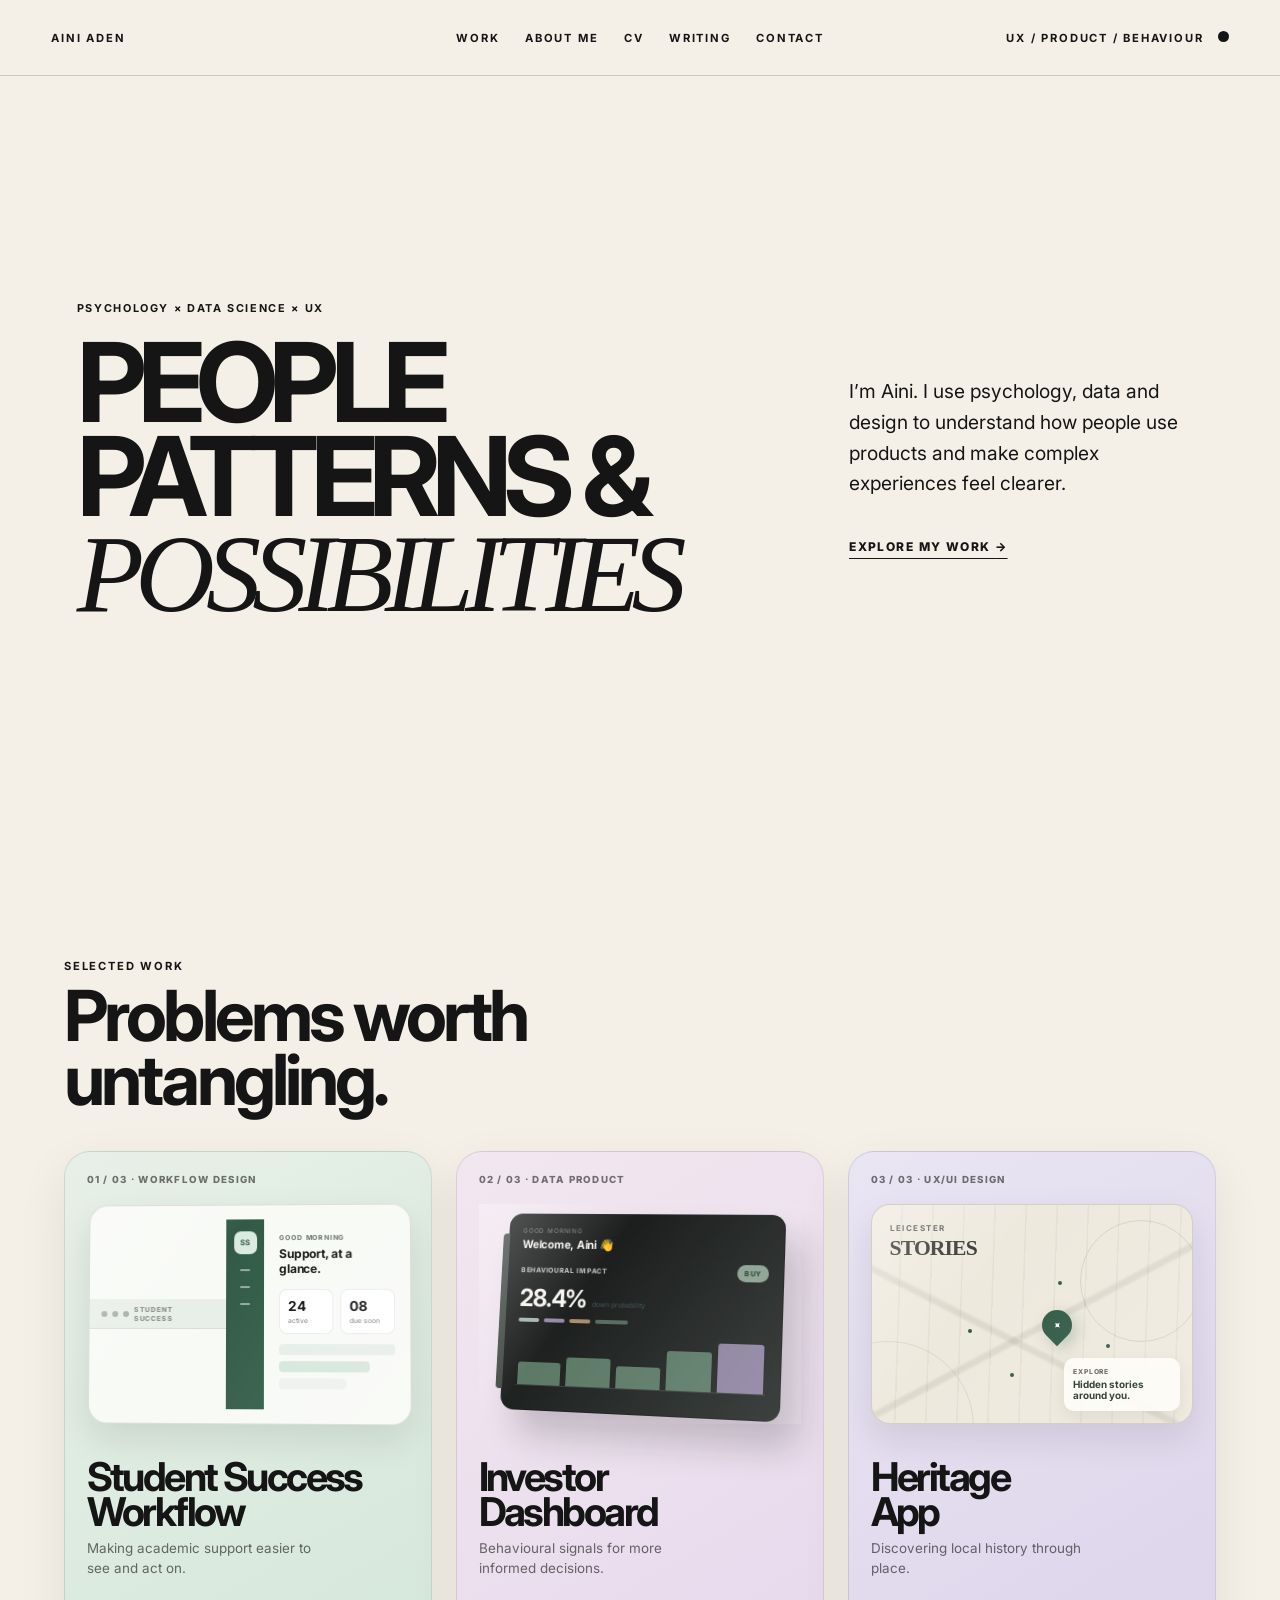
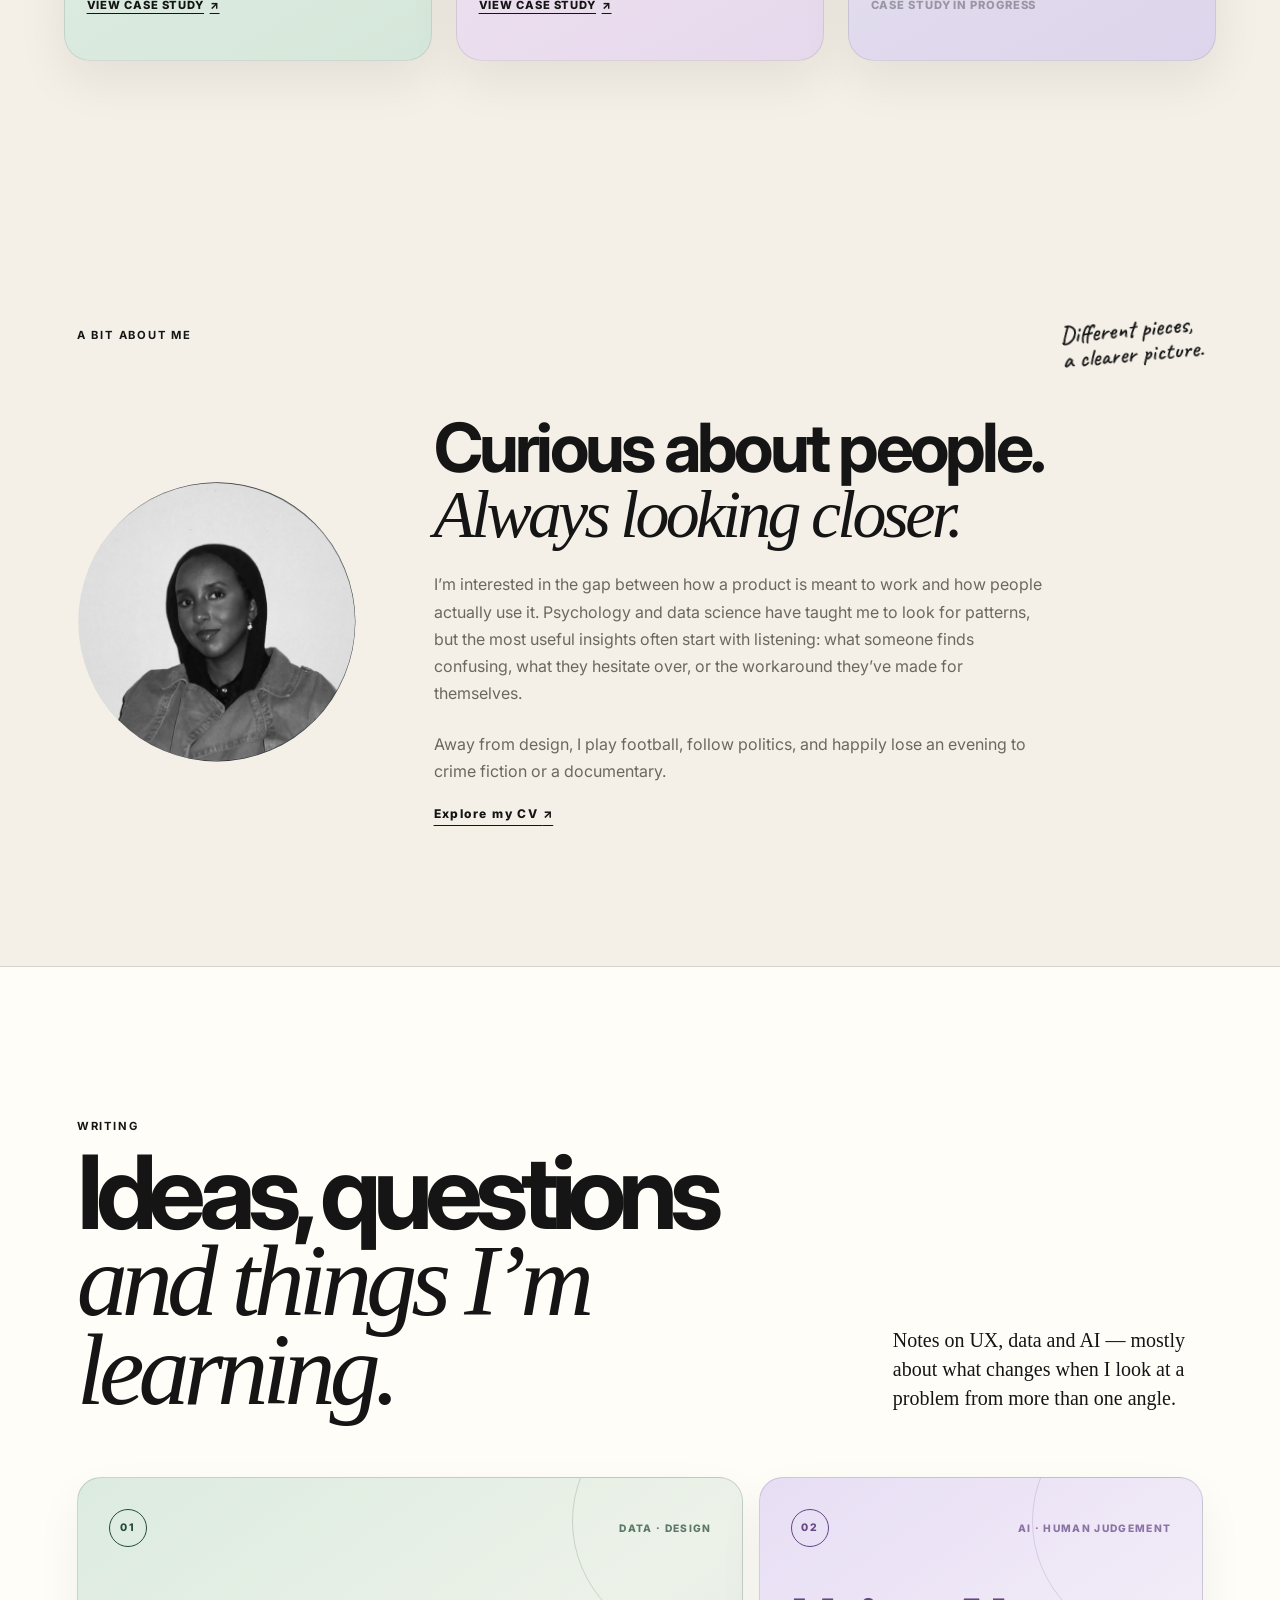
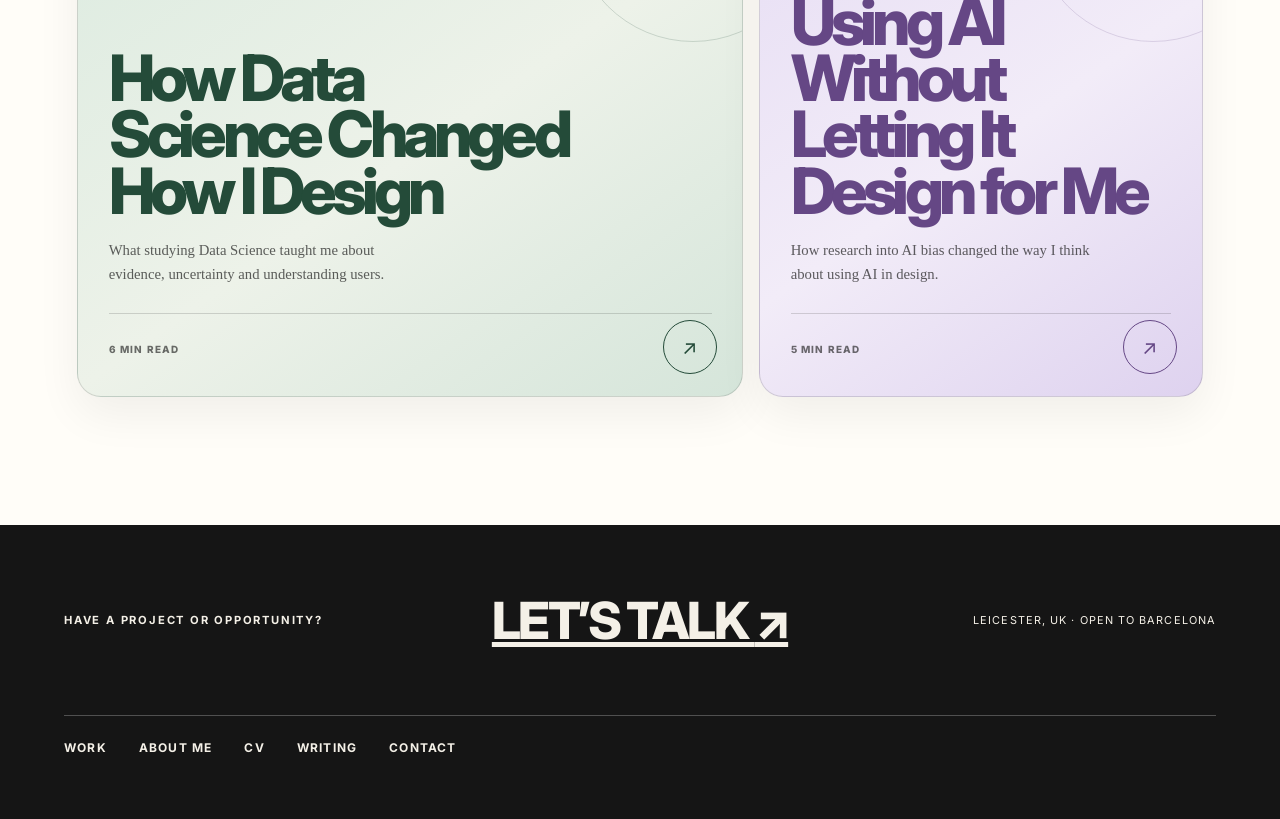
==== commit 7f374615: "Refine homepage Writing heading typography" ====
--- a/index.html
+++ b/index.html
@@ -114,7 +114,7 @@
       <div class="writing-landing-heading">
         <div>
           <p class="eyebrow">WRITING</p>
-          <h2 id="blog-title">Ideas, questions<br><em>and things I’m learning.</em></h2>
+          <h2 id="blog-title"><span class="writing-heading-bold">Ideas</span>, <span class="writing-heading-light">questions</span><br><em>and things I’m learning.</em></h2>
         </div>
         <p>Notes on UX, data and AI — mostly about what changes when I look at a problem from more than one angle.</p>
       </div>
--- a/styles.css
+++ b/styles.css
@@ -2143,3 +2143,145 @@
 @media(prefers-reduced-motion:reduce){
   .investor-screen,.heritage-map i{animation:none!important}
 }
+
+
+/* Homepage Writing — mirror the Writing landing page */
+.homepage-writing{
+  padding:clamp(6rem,11vw,9rem) 6vw 8rem;
+  background:var(--paper);
+}
+.homepage-writing .writing-landing-heading{
+  max-width:1280px;
+  margin:0 auto 4rem;
+  display:grid;
+  grid-template-columns:1fr .42fr;
+  gap:6vw;
+  align-items:end;
+}
+.homepage-writing .writing-landing-heading h2{
+  margin:1rem 0 0;
+  max-width:900px;
+  font-size:clamp(4rem,8vw,8rem);
+  line-height:.84;
+  letter-spacing:-.08em;
+}
+.homepage-writing .writing-landing-heading h2 em{
+  font-family:Georgia,serif;
+  font-weight:400;
+  letter-spacing:-.06em;
+}
+.homepage-writing .writing-landing-heading>p:last-child{
+  max-width:350px;
+  margin:0;
+  font-family:Georgia,serif;
+  font-size:1.25rem;
+  line-height:1.45;
+}
+.homepage-writing .writing-card-grid{
+  max-width:1280px;
+  margin:0 auto;
+}
+@media(max-width:800px){
+  .homepage-writing .writing-landing-heading{
+    grid-template-columns:1fr;
+    gap:2rem;
+    margin-bottom:3rem;
+  }
+  .homepage-writing .writing-landing-heading h2{
+    font-size:clamp(3.4rem,12vw,6rem);
+  }
+}
+
+
+/* Homepage Writing — restore the animated editorial card treatment */
+.homepage-writing .writing-card{
+  position:relative;
+  min-height:520px;
+  padding:clamp(1.4rem,2.4vw,2.15rem);
+  overflow:hidden;
+  isolation:isolate;
+  border:1px solid rgba(21,21,21,.14);
+  border-radius:24px;
+  text-decoration:none;
+  box-shadow:0 18px 45px rgba(21,21,21,.06);
+  transform:translateY(0);
+  transition:transform .55s cubic-bezier(.2,.8,.2,1),box-shadow .55s ease,border-color .3s ease;
+  animation:writingCardReveal .8s cubic-bezier(.22,1,.36,1) both;
+}
+.homepage-writing .writing-card:nth-child(2){animation-delay:.12s}
+.homepage-writing .writing-card::before{
+  content:"";
+  position:absolute;
+  width:240px;height:240px;
+  right:-72px;top:-78px;
+  border:1px solid currentColor;
+  border-radius:50%;
+  opacity:.18;
+  transition:transform .8s cubic-bezier(.2,.8,.2,1),opacity .4s ease;
+  z-index:-1;
+}
+.homepage-writing .writing-card::after{
+  content:"↗";
+  position:absolute;
+  right:1.6rem;bottom:1.35rem;
+  width:52px;height:52px;
+  display:grid;place-items:center;
+  border:1px solid currentColor;
+  border-radius:50%;
+  font-size:1.25rem;
+  line-height:1;
+  transition:transform .45s cubic-bezier(.2,.8,.2,1),background .35s ease,color .35s ease;
+}
+.homepage-writing .writing-card-data{
+  background:linear-gradient(145deg,#dcebe0 0%,#edf2e9 52%,#d5e5da 100%);
+  color:#244b39;
+}
+.homepage-writing .writing-card-ai{
+  background:linear-gradient(145deg,#e7def4 0%,#f2ecf8 52%,#ded2ef 100%);
+  color:#654785;
+}
+.homepage-writing .writing-card-top{
+  display:flex;justify-content:space-between;align-items:center;gap:1rem;
+  color:currentColor;font-size:.64rem;font-weight:800;letter-spacing:.13em;
+}
+.homepage-writing .writing-card-top span:first-child{
+  display:grid;place-items:center;width:38px;height:38px;
+  border:1px solid currentColor;border-radius:50%;font-size:.65rem;
+}
+.homepage-writing .writing-card-top span:last-child{opacity:.72}
+.homepage-writing .writing-card-title{
+  display:block;max-width:11ch;margin:auto 0 1.25rem;
+  font-size:clamp(2.7rem,5vw,5.6rem);font-weight:800;
+  line-height:.88;letter-spacing:-.075em;text-wrap:balance;
+}
+.homepage-writing .writing-card-description{
+  display:block;max-width:43ch;margin:0;
+  color:rgba(21,21,21,.68);font-size:.92rem;line-height:1.6;
+}
+.homepage-writing .writing-card-footer{
+  display:flex;align-items:center;min-height:52px;
+  margin-top:1.7rem;padding-top:1.1rem;padding-right:4.5rem;
+  border-top:1px solid rgba(21,21,21,.16);
+  color:rgba(21,21,21,.62);font-size:.62rem;font-weight:800;letter-spacing:.12em;
+}
+.homepage-writing .writing-card-footer>span:last-child{display:none}
+.homepage-writing .writing-card:hover{
+  transform:translateY(-10px);
+  border-color:rgba(21,21,21,.28);
+  box-shadow:0 30px 70px rgba(21,21,21,.12);
+}
+.homepage-writing .writing-card:hover::before{
+  transform:scale(1.35) rotate(18deg);opacity:.28;
+}
+.homepage-writing .writing-card:hover::after{
+  transform:rotate(45deg);background:currentColor;color:var(--paper);
+}
+.homepage-writing .writing-card:focus-visible{
+  outline:3px solid var(--green);outline-offset:6px;
+}
+@media(max-width:800px){
+  .homepage-writing .writing-card{min-height:430px}
+}
+@media(prefers-reduced-motion:reduce){
+  .homepage-writing .writing-card{animation:none!important;transition:none!important}
+}
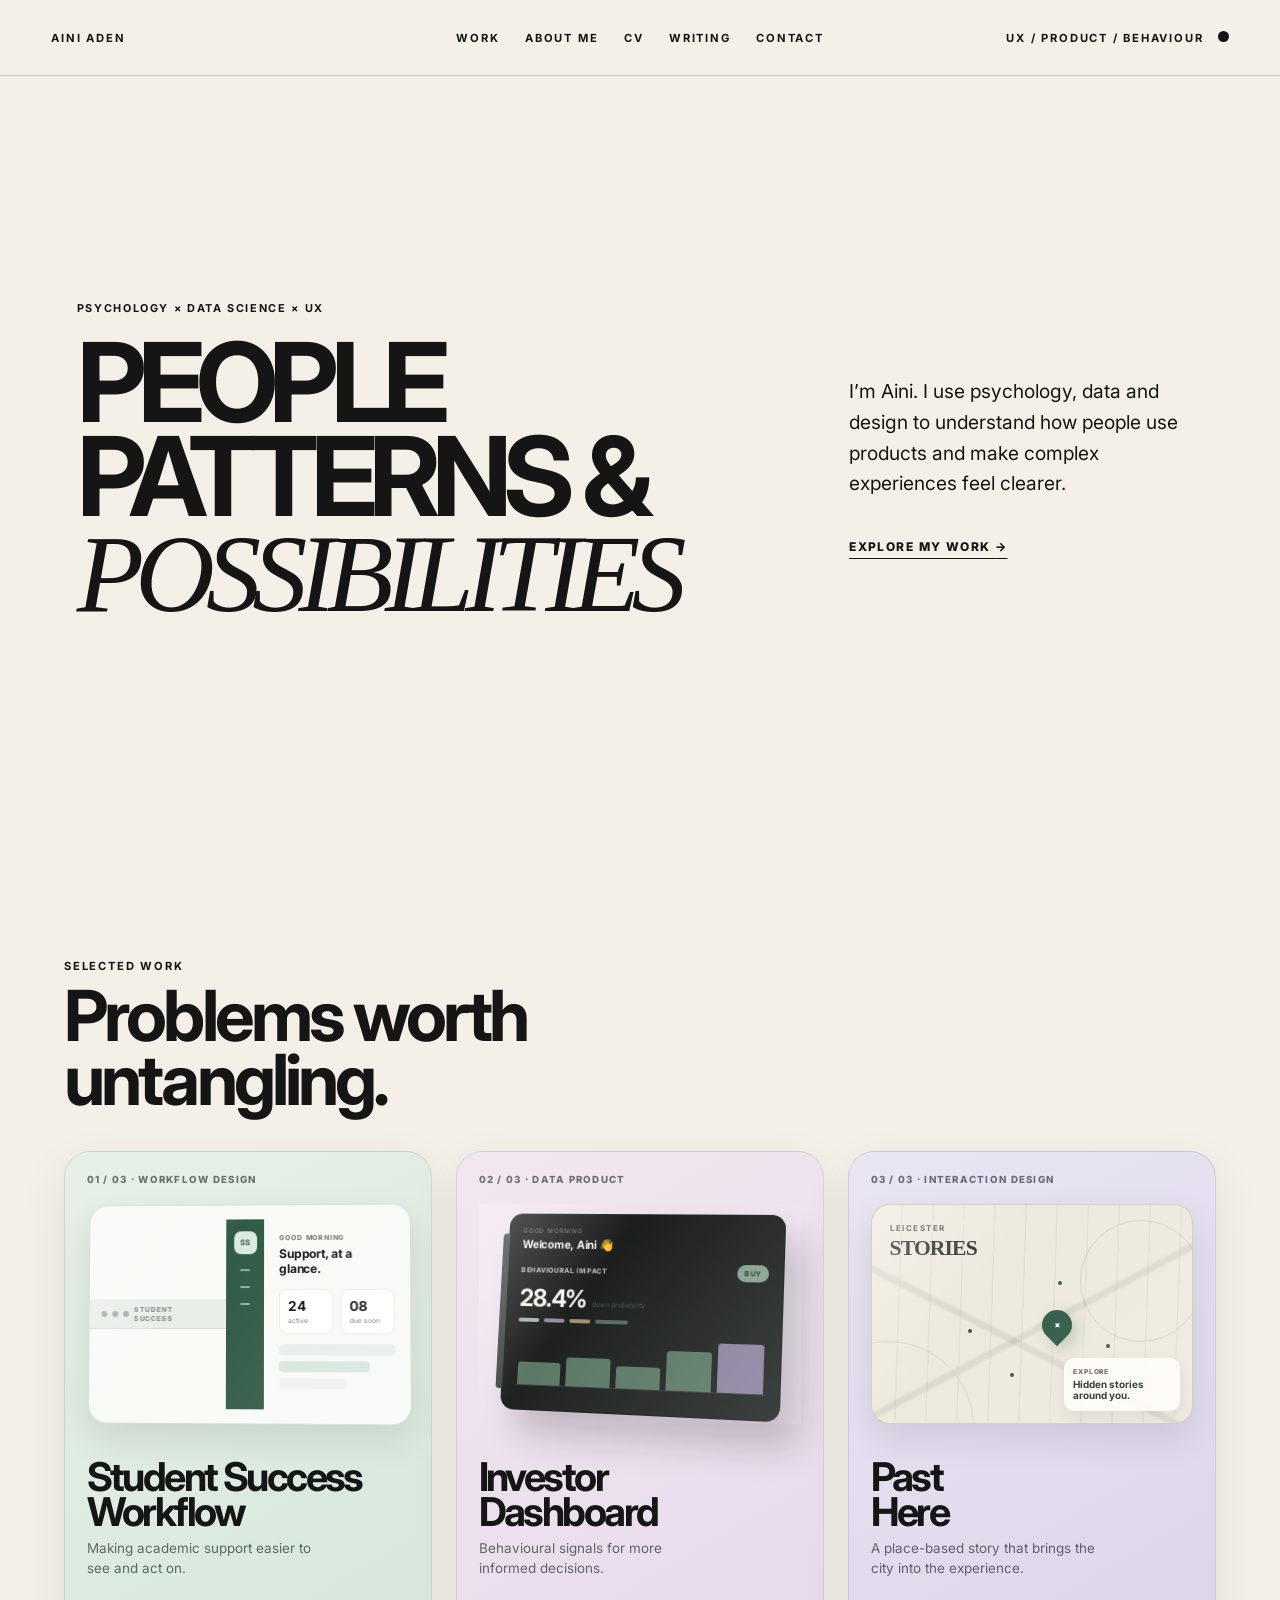
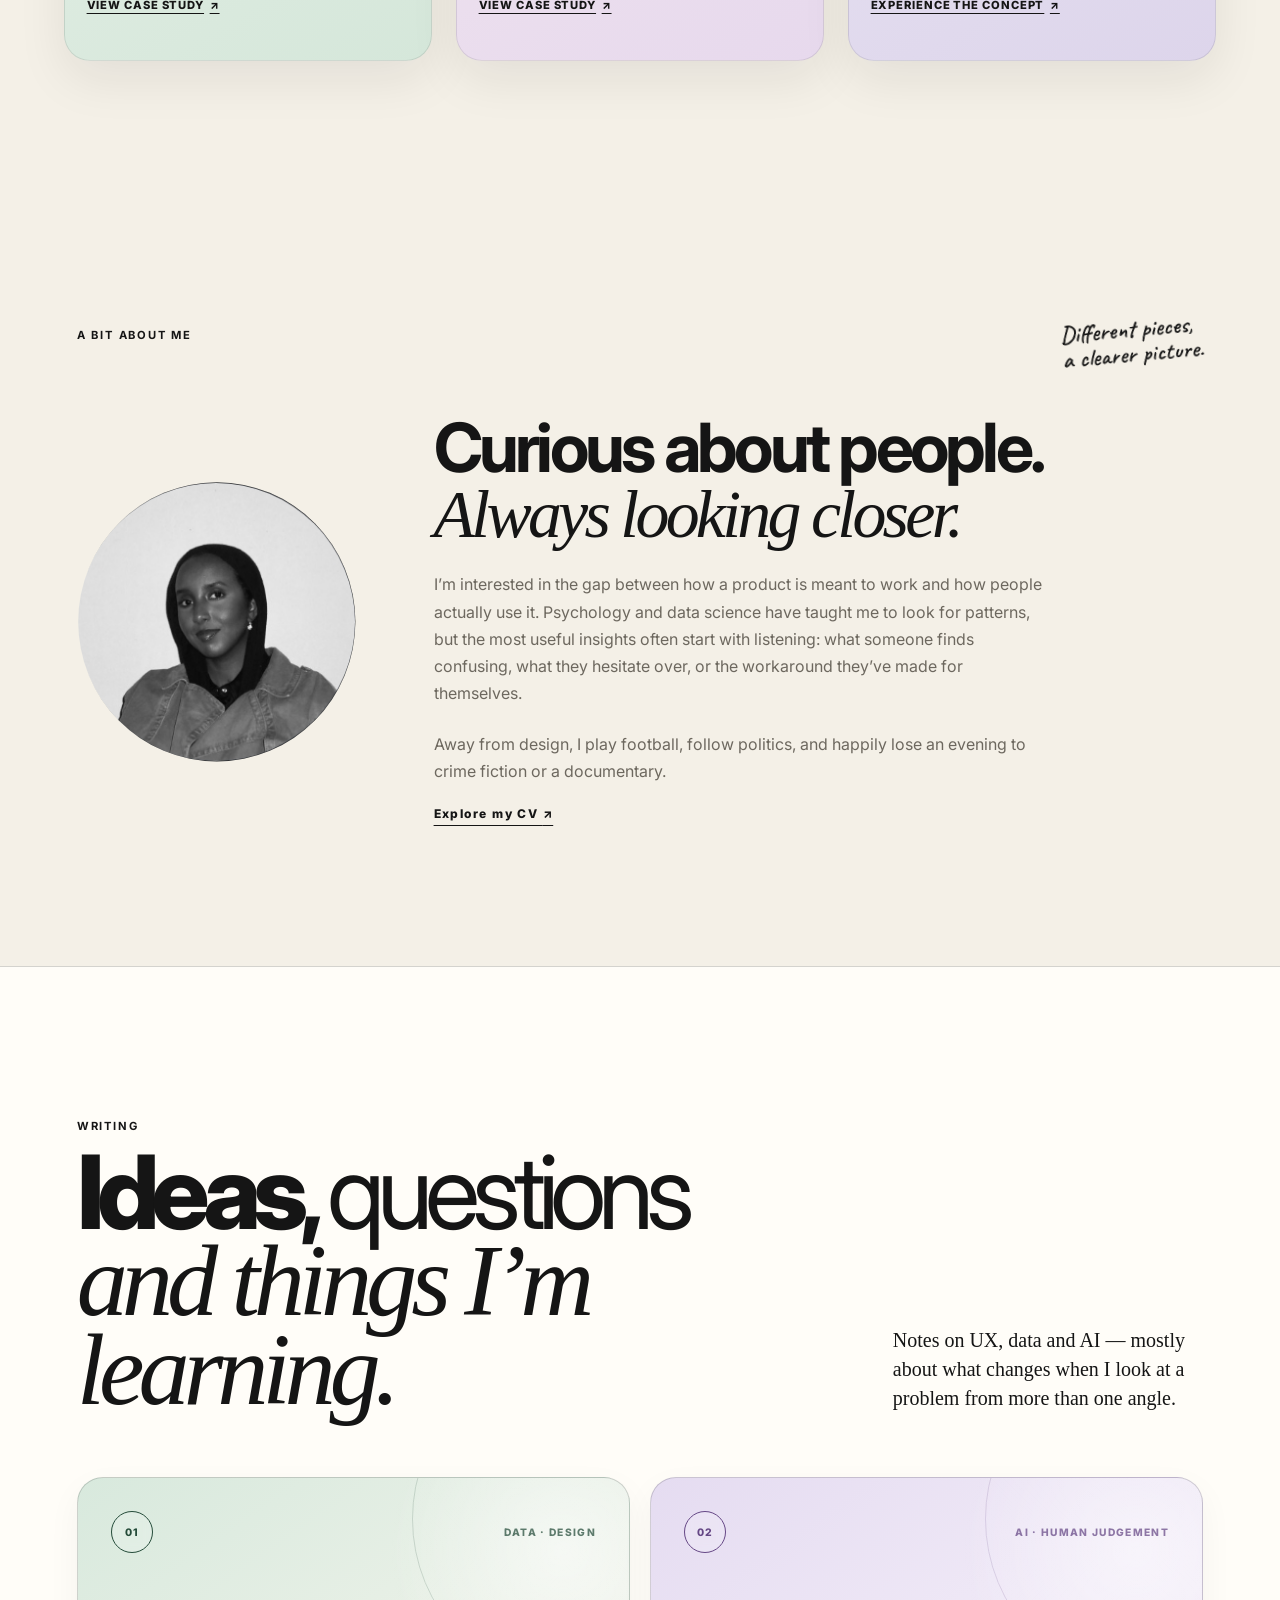
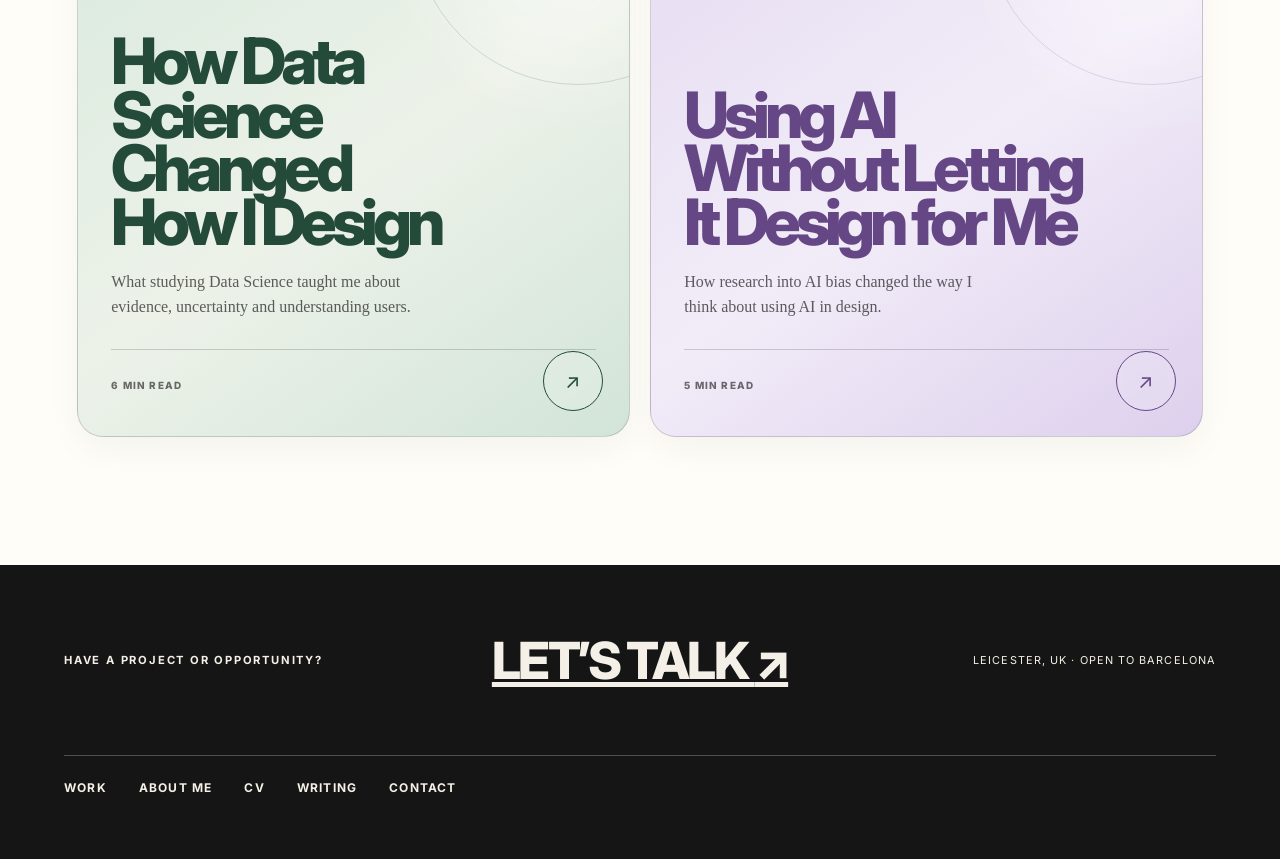
==== commit f9f39e8f: "Link Heritage App portfolio card to Past Here" ====
--- a/index.html
+++ b/index.html
@@ -80,15 +80,15 @@
             <a href="investor-dashboard.html">View case study <span aria-hidden="true">↗</span></a>
           </article>
           <article class="globe-card purple-card" style="--angle: 240deg; --latitude: -5deg" data-angle="240">
-            <span class="globe-number">03 / 03 · UX/UI DESIGN</span>
+            <span class="globe-number">03 / 03 · INTERACTION DESIGN</span>
             <div class="globe-visual globe-heritage heritage-preview" aria-hidden="true">
   <div class="heritage-map"><i></i><i></i><i></i><i></i><b>LEICESTER</b><span>STORIES</span></div>
   <div class="heritage-pin">✦</div>
   <div class="heritage-caption"><small>EXPLORE</small><strong>Hidden stories<br>around you.</strong></div>
 </div>
-            <h3>Heritage<br>App</h3>
-            <p>Discovering local history through place.</p>
-            <span class="globe-status">Case study in progress</span>
+            <h3>Past<br>Here</h3>
+            <p>A place-based story that brings the city into the experience.</p>
+            <a href="past-here.html">Experience the concept <span aria-hidden="true">↗</span></a>
           </article>
         </div>      </div>
       <p class="sr-only" id="globe-announcement" aria-live="polite"></p>
--- a/styles.css
+++ b/styles.css
@@ -2285,3 +2285,394 @@
 @media(prefers-reduced-motion:reduce){
   .homepage-writing .writing-card{animation:none!important;transition:none!important}
 }
+
+
+/* Writing heading typography */
+.homepage-writing .writing-landing-heading h2 .writing-heading-bold{
+  font-family:inherit;
+  font-weight:800;
+}
+.homepage-writing .writing-landing-heading h2 .writing-heading-light{
+  font-family:inherit;
+  font-weight:400;
+}
+.homepage-writing .writing-landing-heading h2 em{
+  font-family:Georgia,"Times New Roman",serif;
+  font-style:italic;
+  font-weight:400;
+}
+
+
+/* Editorial Writing cards — balanced, equal-height treatment */
+.homepage-writing .writing-card-grid{
+  grid-template-columns:repeat(2,minmax(0,1fr));
+  grid-auto-rows:560px;
+  align-items:stretch;
+  gap:1.25rem;
+}
+.homepage-writing .writing-card{
+  width:100%;
+  height:560px;
+  min-height:560px;
+}
+.homepage-writing .writing-card{
+  min-height:560px;
+  height:560px;
+  box-sizing:border-box;
+  padding:clamp(1.5rem,2.6vw,2.35rem);
+  border-radius:26px;
+  border:1px solid rgba(21,21,21,.16);
+  box-shadow:0 12px 35px rgba(21,21,21,.045);
+  background-clip:padding-box;
+}
+.homepage-writing .writing-card-data{
+  background:
+    radial-gradient(circle at 88% 13%, rgba(255,255,255,.55), transparent 25%),
+    linear-gradient(145deg,#d8e9dd 0%,#edf2e9 52%,#d2e4d8 100%);
+}
+.homepage-writing .writing-card-ai{
+  background:
+    radial-gradient(circle at 88% 13%, rgba(255,255,255,.5), transparent 25%),
+    linear-gradient(145deg,#e5dcf1 0%,#f2ecf8 52%,#ddd0ed 100%);
+}
+.homepage-writing .writing-card::before{
+  width:330px;
+  height:330px;
+  right:-115px;
+  top:-125px;
+  border-width:1px;
+  opacity:.16;
+  box-shadow:0 0 0 42px rgba(255,255,255,.07),0 0 0 84px rgba(255,255,255,.045);
+}
+.homepage-writing .writing-card::after{
+  width:58px;
+  height:58px;
+  right:1.65rem;
+  bottom:1.55rem;
+  background:rgba(255,255,255,.16);
+  backdrop-filter:blur(5px);
+}
+.homepage-writing .writing-card-top{
+  position:relative;
+  z-index:2;
+}
+.homepage-writing .writing-card-top span:first-child{
+  width:42px;
+  height:42px;
+  background:rgba(255,255,255,.16);
+  backdrop-filter:blur(4px);
+}
+.homepage-writing .writing-card-title{
+  position:relative;
+  z-index:2;
+  max-width:9.5ch;
+  margin-top:auto;
+  margin-bottom:1.35rem;
+  font-size:clamp(3rem,5vw,5.4rem);
+  line-height:.84;
+  letter-spacing:-.08em;
+}
+.homepage-writing .writing-card-description{
+  position:relative;
+  z-index:2;
+  max-width:38ch;
+  min-height:3.1em;
+  font-family:Georgia,"Times New Roman",serif;
+  font-size:1rem;
+  line-height:1.55;
+}
+.homepage-writing .writing-card-footer{
+  position:relative;
+  z-index:2;
+  margin-top:1.8rem;
+  padding-top:1.15rem;
+  min-height:54px;
+  border-top-color:rgba(21,21,21,.18);
+}
+.homepage-writing .writing-card:hover{
+  transform:translateY(-12px);
+  box-shadow:0 34px 80px rgba(21,21,21,.14);
+}
+.homepage-writing .writing-card:hover::before{
+  transform:scale(1.42) rotate(20deg);
+  opacity:.3;
+}
+.homepage-writing .writing-card:hover::after{
+  transform:rotate(45deg) scale(1.04);
+}
+@media(max-width:800px){
+  .homepage-writing .writing-card-grid{grid-template-columns:1fr}
+  .homepage-writing .writing-card{height:500px;min-height:500px}
+}
+
+
+/* CV editorial system */
+.cv-editorial{max-width:none;min-height:0;padding:clamp(4rem,8vw,8rem) 5vw 7rem;overflow:hidden}
+.cv-editorial .cv-hero{max-width:1320px;margin:0 auto}
+.cv-hero-top{display:flex;align-items:center;justify-content:space-between;gap:2rem}
+.cv-status{font-size:.68rem;letter-spacing:.12em;font-weight:700}
+.cv-status i{display:inline-block;width:7px;height:7px;border-radius:50%;background:#47765b;margin-right:.45rem;box-shadow:0 0 0 5px rgba(71,118,91,.1);animation:cvPulse 2.2s ease-in-out infinite}
+.cv-editorial .cv-hero h1{font-size:clamp(4rem,9vw,9.5rem);line-height:.84;letter-spacing:-.075em;max-width:1100px;margin:3.5rem 0 4rem;font-weight:800}
+.cv-editorial .cv-hero h1 em{font-family:Georgia,"Times New Roman",serif;font-weight:400;letter-spacing:-.065em}
+.cv-hero-bottom{display:grid;grid-template-columns:minmax(0,1fr) auto;gap:4rem;align-items:end;border-top:1px solid var(--line);padding-top:1.5rem}
+.cv-editorial .cv-intro{max-width:650px;font-size:1.08rem;line-height:1.75}
+.cv-location{display:grid;gap:.35rem;text-align:right;font-size:.65rem;letter-spacing:.12em;font-weight:700}
+.cv-marquee{margin:clamp(5rem,9vw,9rem) -5vw clamp(5rem,9vw,9rem);border-top:1px solid var(--line);border-bottom:1px solid var(--line);overflow:hidden;white-space:nowrap}
+.cv-marquee div{display:inline-block;padding:1.1rem 0;font-size:clamp(.72rem,1vw,.9rem);letter-spacing:.15em;font-weight:700;animation:cvMarquee 28s linear infinite}
+.cv-marquee span{padding:0 1.5rem;font-size:.8em}
+.cv-editorial .cv-sections{max-width:1320px;margin:0 auto;display:block}
+.cv-section{display:grid;grid-template-columns:220px minmax(0,1fr);gap:4rem;padding:clamp(4rem,7vw,7rem) 0;border-top:1px solid var(--line)}
+.cv-section-label{position:sticky;top:2rem;align-self:start;display:flex;justify-content:space-between;gap:1rem;font-size:.68rem;letter-spacing:.13em;font-weight:700}
+.cv-section-label span:first-child{opacity:.45}
+.cv-project-list{display:grid;gap:1rem}
+.cv-project-card{position:relative;display:grid;grid-template-columns:50px minmax(0,1fr) 58px;gap:1.5rem;align-items:end;min-height:260px;padding:1.6rem;border:1px solid rgba(21,21,21,.14);border-radius:22px;text-decoration:none;color:inherit;background:linear-gradient(135deg,#f4f2ec,#ebe8df);overflow:hidden;transition:transform .55s cubic-bezier(.2,.8,.2,1),box-shadow .55s ease}
+.cv-project-card:before{content:"";position:absolute;width:300px;height:300px;border:1px solid currentColor;border-radius:50%;right:-125px;top:-135px;opacity:.12;transition:transform .8s ease}
+.cv-project-card:hover{transform:translateY(-7px);box-shadow:0 25px 55px rgba(21,21,21,.1)}
+.cv-project-card:hover:before{transform:scale(1.25) rotate(16deg)}
+.cv-project-green{background:linear-gradient(135deg,#dcebe0,#eef3ed)}
+.cv-project-purple{background:linear-gradient(135deg,#e7def4,#f3edf8)}
+.cv-project-number{position:relative;z-index:1;align-self:start;font-size:.68rem;letter-spacing:.08em;font-weight:700}
+.cv-project-card h2{position:relative;z-index:1;max-width:11ch;font-size:clamp(2rem,4vw,4.5rem);line-height:.9;letter-spacing:-.065em;margin:0 0 1rem}
+.cv-project-card p{position:relative;z-index:1;max-width:48ch;line-height:1.6;margin:0}
+.cv-project-arrow{position:relative;z-index:1;display:grid;place-items:center;width:54px;height:54px;border:1px solid rgba(21,21,21,.2);border-radius:50%;transition:transform .4s ease,background .4s ease}
+.cv-project-card:hover .cv-project-arrow{transform:rotate(45deg);background:rgba(255,255,255,.45)}
+.cv-timeline{display:grid}
+.cv-timeline article{display:grid;grid-template-columns:120px 1fr;gap:2rem;padding:0 0 2.5rem;margin-bottom:2.5rem;border-bottom:1px solid var(--line)}
+.cv-timeline article:last-child{margin-bottom:0}
+.cv-year{font-size:.65rem;letter-spacing:.1em;font-weight:700;opacity:.55;padding-top:.35rem}
+.cv-timeline h2{font-size:clamp(1.35rem,2.1vw,2rem);letter-spacing:-.04em;line-height:1.05;margin:0 0 .45rem}
+.cv-timeline p{margin:0 0 .45rem;font-weight:600}
+.cv-timeline small{display:block;line-height:1.55;opacity:.65}
+.cv-skill-layout{display:grid;grid-template-columns:repeat(3,1fr);gap:1.2rem}
+.cv-skill-group{padding:1.5rem;border:1px solid var(--line);border-radius:20px}
+.cv-skill-group h3{font-size:.65rem;letter-spacing:.12em;margin:0 0 1.2rem}
+.cv-chips{display:flex;flex-wrap:wrap;gap:.45rem}
+.cv-chips span{padding:.55rem .75rem;border:1px solid rgba(21,21,21,.13);border-radius:999px;font-size:.78rem;background:rgba(255,255,255,.38);transition:transform .3s ease,background .3s ease}
+.cv-chips span:hover{transform:translateY(-3px);background:rgba(255,255,255,.72)}
+.cv-research-feature{display:grid;grid-template-columns:1fr auto;gap:3rem;align-items:end;padding:2.5rem;border-radius:24px;background:#20241f;color:#f4f1e9}
+.cv-research-kicker{font-size:.65rem;letter-spacing:.13em;opacity:.6}
+.cv-research-feature h2{max-width:18ch;font-family:Georgia,"Times New Roman",serif;font-weight:400;font-size:clamp(2rem,4vw,4.3rem);line-height:.98;letter-spacing:-.05em;margin:1.2rem 0}
+.cv-research-feature p{max-width:62ch;line-height:1.65;opacity:.75}
+.cv-research-feature a{color:inherit;text-decoration:none;font-size:.68rem;letter-spacing:.12em;font-weight:700;white-space:nowrap;border-bottom:1px solid rgba(255,255,255,.35);padding-bottom:.6rem}
+.cv-research-feature a span{display:inline-block;transition:transform .3s ease}
+.cv-research-feature a:hover span{transform:translate(4px,-4px)}
+@keyframes cvMarquee{from{transform:translateX(0)}to{transform:translateX(-50%)}}
+@keyframes cvPulse{0%,100%{transform:scale(1);opacity:.75}50%{transform:scale(1.35);opacity:1}}
+@media(max-width:800px){
+ .cv-hero-top,.cv-hero-bottom{display:block}
+ .cv-status{display:block;margin-top:1rem}
+ .cv-editorial .cv-hero h1{font-size:clamp(3.4rem,15vw,6rem);margin:3rem 0}
+ .cv-location{text-align:left;margin-top:2rem}
+ .cv-section{grid-template-columns:1fr;gap:2rem}
+ .cv-section-label{position:static}
+ .cv-project-card{grid-template-columns:34px 1fr 45px;min-height:300px}
+ .cv-project-arrow{width:44px;height:44px}
+ .cv-skill-layout,.cv-research-feature{grid-template-columns:1fr}
+ .cv-timeline article{grid-template-columns:1fr;gap:.5rem}
+}
+@media(prefers-reduced-motion:reduce){
+ .cv-status i,.cv-marquee div{animation:none}
+ .cv-project-card,.cv-project-card:before,.cv-project-arrow,.cv-chips span{transition:none}
+}
+
+
+/* Investor case study — final editorial polish */
+.editorial-case .case-hero-image{
+  display:block;
+  aspect-ratio:16/9;
+  object-fit:cover;
+  object-position:center top;
+}
+.editorial-case .case-section.evaluation-visuals{
+  background:#fffdf8!important;
+}
+.editorial-case .evaluation-visuals .case-copy:before{
+  background:var(--orange)!important;
+}
+.editorial-case .case-figure{
+  margin:3.5rem 0 0;
+}
+.editorial-case .case-figure .case-wide-image{
+  margin-top:0;
+  box-shadow:none;
+  border:1px solid var(--line);
+}
+.editorial-case .case-figure figcaption{
+  margin-top:.75rem;
+  color:var(--muted);
+  font-size:.68rem;
+  line-height:1.5;
+  letter-spacing:.03em;
+}
+.editorial-case .evaluation-visuals .finding-grid{
+  display:grid;
+  grid-template-columns:1fr 1fr;
+  gap:2.5rem;
+  margin-top:3.5rem;
+  border-top:1px solid var(--ink);
+}
+.editorial-case .evaluation-visuals .finding-grid article{
+  padding:1.4rem 0 0!important;
+  border-bottom:0!important;
+}
+.editorial-case .evaluation-visuals .finding-grid article strong{
+  display:block;
+  margin-bottom:1rem;
+  font-size:.67rem;
+  letter-spacing:.12em;
+  text-transform:uppercase;
+}
+.editorial-case .evaluation-visuals .finding-grid .case-wide-image{
+  width:100%;
+  margin:0 0 1rem;
+  box-shadow:none;
+  border-radius:2px;
+  border:1px solid var(--line);
+}
+.editorial-case .evaluation-visuals .finding-grid p{
+  margin:0;
+  font-size:.86rem;
+  color:var(--muted);
+}
+.editorial-case .redesign .case-wide-image{
+  margin-top:2.5rem;
+  box-shadow:none;
+  border-radius:2px;
+}
+.editorial-case .prototype{
+  background:#dbe5ff!important;
+}
+.editorial-case .final-dashboard-note{
+  display:flex;
+  align-items:end;
+  justify-content:space-between;
+  gap:2rem;
+  margin:3rem 0 2rem;
+  padding:1.6rem 0;
+  border-top:1px solid var(--ink);
+  border-bottom:1px solid var(--line);
+}
+.editorial-case .final-dashboard-note span{
+  display:block;
+  margin-bottom:.6rem;
+  color:var(--muted);
+  font-size:.61rem;
+  font-weight:800;
+  letter-spacing:.15em;
+  text-transform:uppercase;
+}
+.editorial-case .final-dashboard-note strong{
+  display:block;
+  max-width:560px;
+  font-size:clamp(1.5rem,2.5vw,2.4rem);
+  line-height:1;
+  letter-spacing:-.045em;
+}
+.editorial-case .final-dashboard-note .case-button{
+  flex-shrink:0;
+  margin:0;
+}
+.editorial-case .sequence{
+  display:grid;
+  grid-template-columns:repeat(5,1fr);
+  gap:0;
+  margin-top:3rem;
+  border-top:1px solid var(--ink);
+}
+.editorial-case .sequence span{
+  padding:1rem .8rem 1rem 0;
+  border-bottom:1px solid var(--line);
+  color:var(--muted);
+  font-size:.62rem;
+  font-weight:800;
+  letter-spacing:.06em;
+  text-transform:uppercase;
+}
+.editorial-case .case-note{
+  font-size:.76rem!important;
+  color:var(--muted)!important;
+}
+@media(max-width:850px){
+  .editorial-case .evaluation-visuals .finding-grid{grid-template-columns:1fr}
+  .editorial-case .final-dashboard-note{align-items:flex-start;flex-direction:column}
+  .editorial-case .sequence{grid-template-columns:1fr 1fr}
+}
+@media(max-width:520px){
+  .editorial-case .sequence{grid-template-columns:1fr}
+}
+
+
+/* Tighten editorial case-study rhythm */
+.editorial-case .case-section{
+  padding-top:clamp(3.5rem,6vw,6rem)!important;
+  padding-bottom:clamp(3.5rem,6vw,6rem)!important;
+}
+.editorial-case .editorial-hero{
+  min-height:auto!important;
+  padding-top:clamp(5rem,7vw,7rem)!important;
+  padding-bottom:clamp(3rem,5vw,5rem)!important;
+}
+.editorial-case .case-outcomes{
+  padding-top:1rem!important;
+  padding-bottom:1rem!important;
+}
+.editorial-case .case-impact{
+  padding-top:clamp(4rem,7vw,7rem)!important;
+  padding-bottom:clamp(4rem,7vw,7rem)!important;
+}
+.editorial-case .case-skills{
+  padding-top:4rem!important;
+  padding-bottom:4rem!important;
+}
+.editorial-case .case-copy blockquote{
+  margin:2.5rem 0!important;
+}
+.editorial-case .case-figure{
+  margin-top:2.5rem!important;
+}
+.editorial-case .evaluation-visuals .finding-grid{
+  margin-top:2.5rem!important;
+}
+.editorial-case .final-dashboard-note{
+  margin-top:2rem!important;
+}
+@media(max-width:850px){
+  .editorial-case .case-section{
+    padding-top:4rem!important;
+    padding-bottom:4rem!important;
+  }
+}
+
+
+/* Before / after dashboard visuals */
+.editorial-case .before-after-visuals{
+  display:grid;
+  grid-template-columns:1fr 1.45fr;
+  gap:clamp(1.5rem,3vw,3rem);
+  margin-top:3.5rem;
+  align-items:start;
+}
+.editorial-case .before-after-visuals figure{margin:0}
+.editorial-case .before-after-visuals figure > span{
+  display:block;
+  font-size:.7rem;
+  font-weight:800;
+  letter-spacing:.12em;
+  margin-bottom:.8rem;
+}
+.editorial-case .before-after-visuals img{
+  display:block;
+  width:100%;
+  height:auto;
+  border:1px solid rgba(0,0,0,.12);
+  background:#fff;
+}
+.editorial-case .before-after-visuals figcaption{
+  margin-top:.7rem;
+  font-size:.78rem;
+  line-height:1.5;
+  color:rgba(0,0,0,.62);
+}
+@media(max-width:850px){
+  .editorial-case .before-after-visuals{grid-template-columns:1fr}
+}
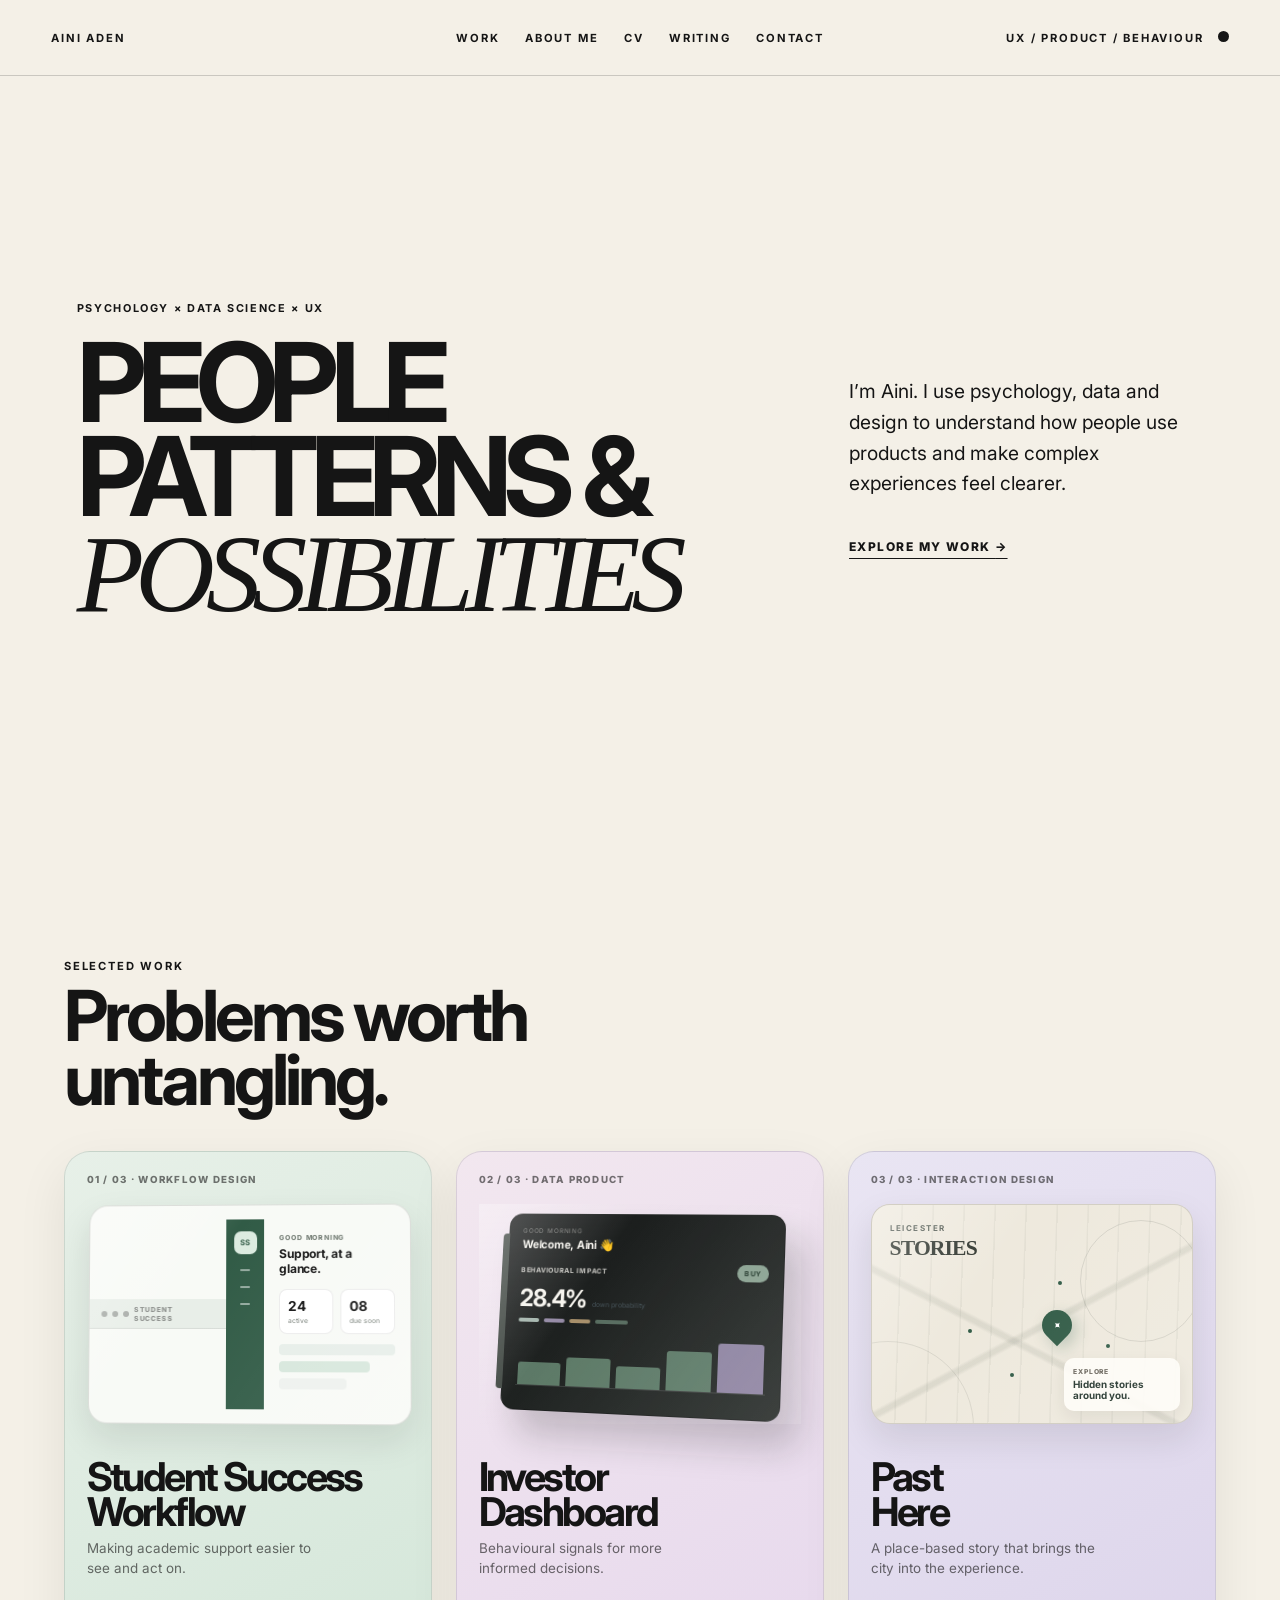
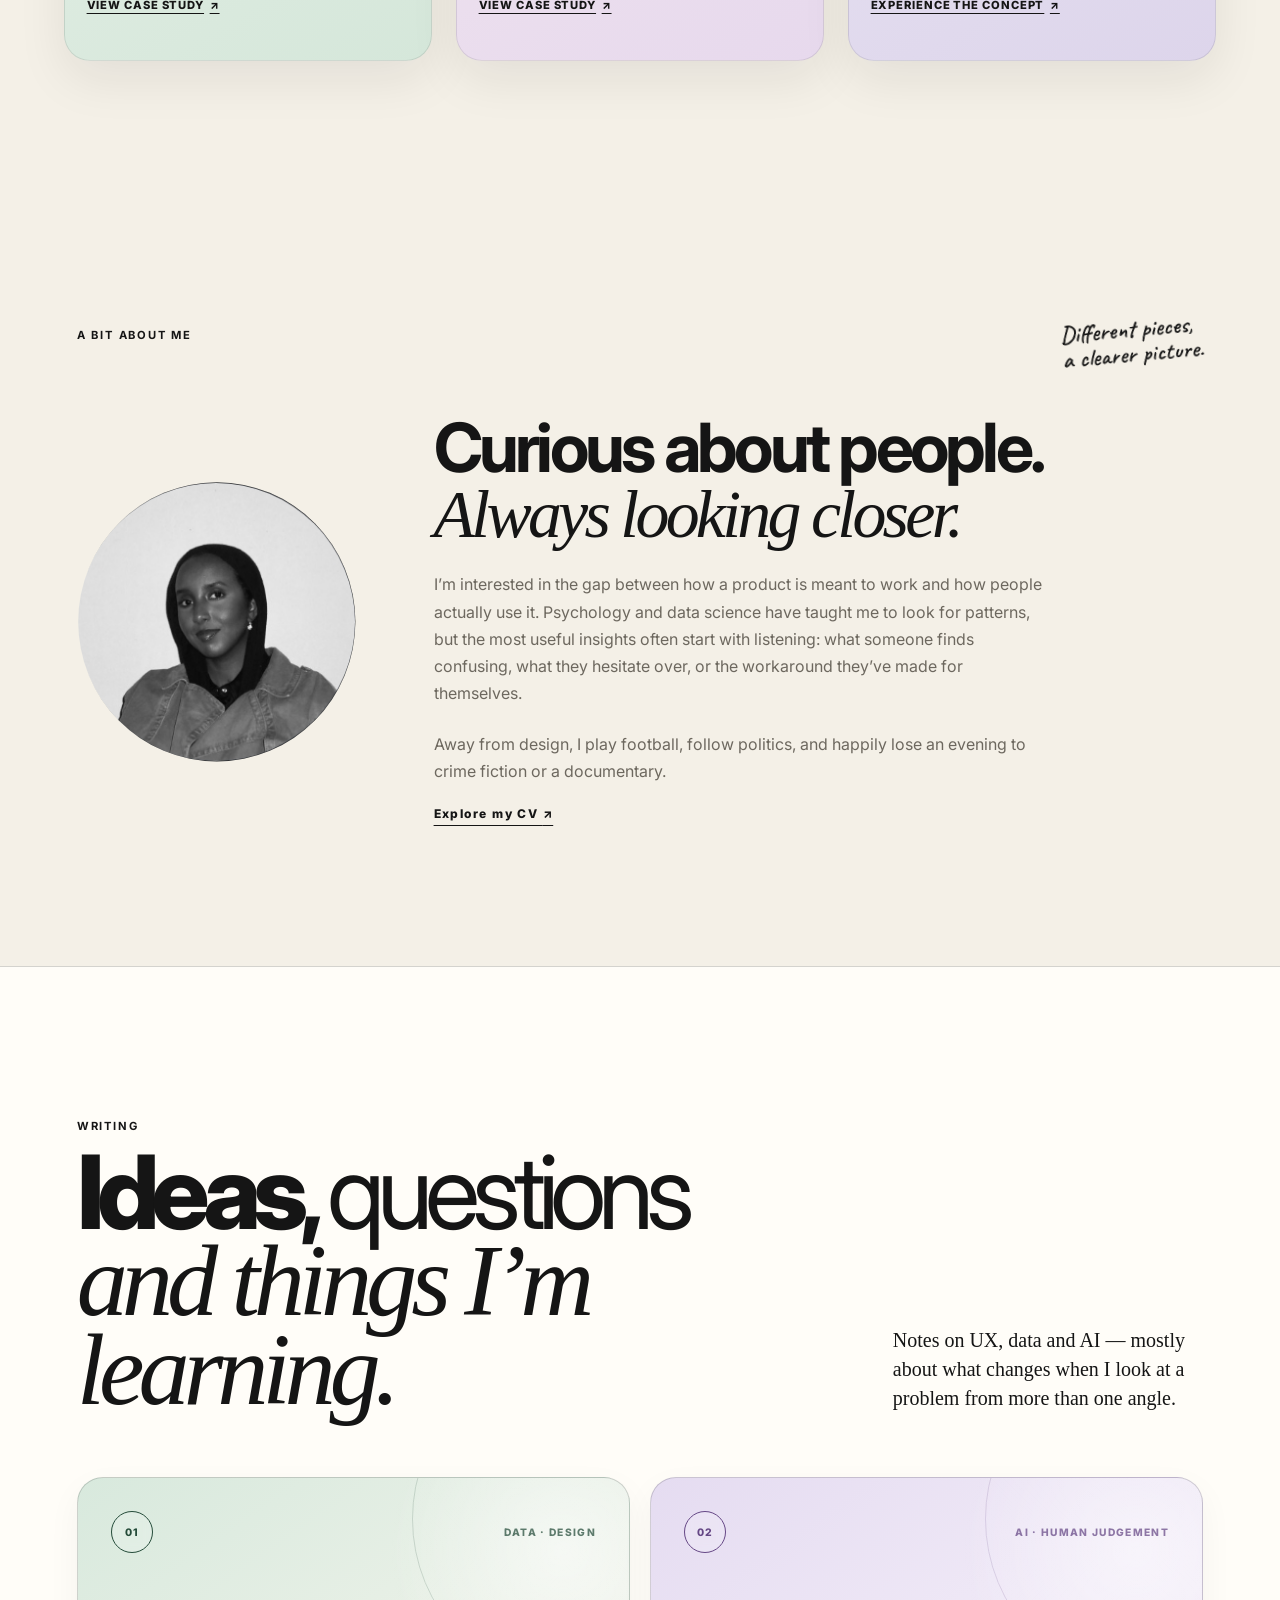
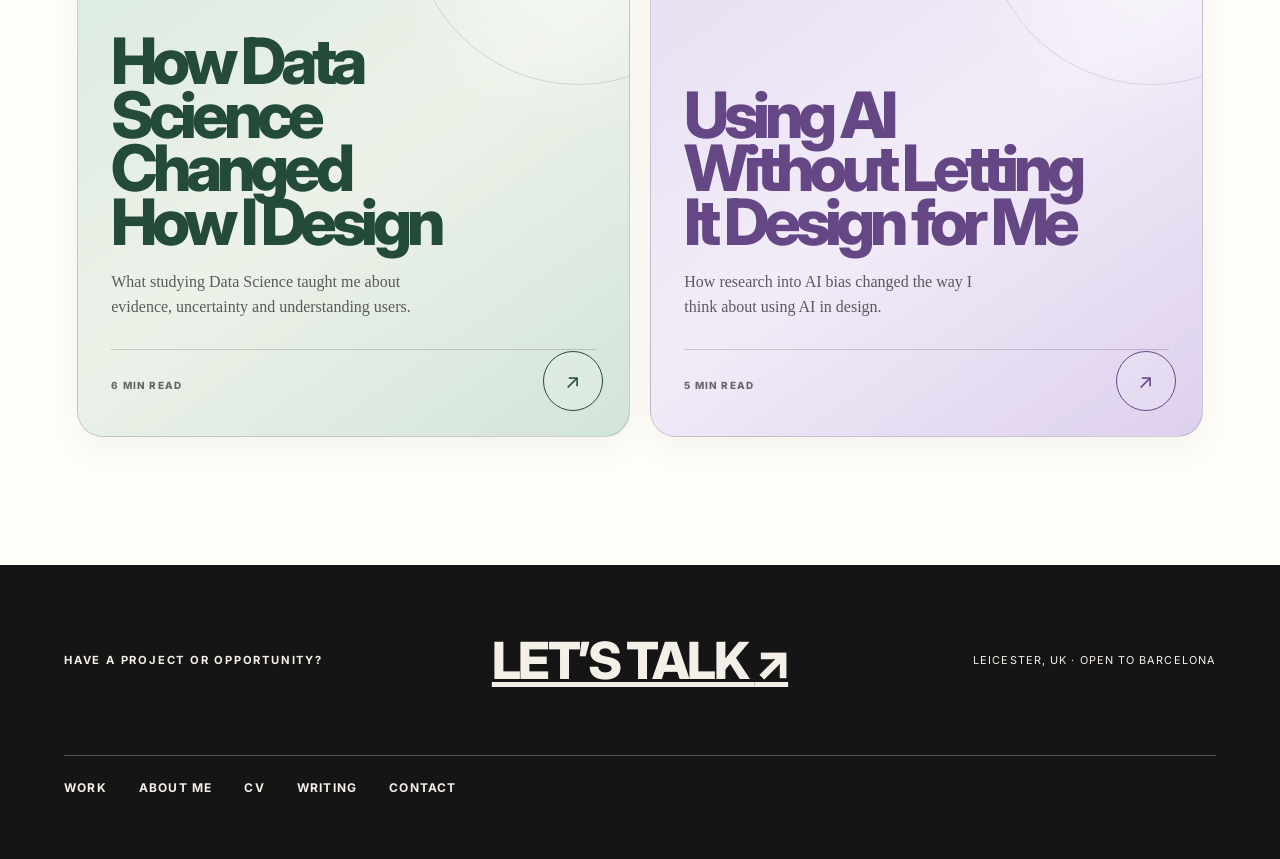
==== commit d6abbe47: "Refresh the Past Here project link" ====
--- a/index.html
+++ b/index.html
@@ -88,7 +88,7 @@
 </div>
             <h3>Past<br>Here</h3>
             <p>A place-based story that brings the city into the experience.</p>
-            <a href="past-here.html">Experience the concept <span aria-hidden="true">↗</span></a>
+            <a href="past-here.html?v=7d60b80">Experience the concept <span aria-hidden="true">↗</span></a>
           </article>
         </div>      </div>
       <p class="sr-only" id="globe-announcement" aria-live="polite"></p>
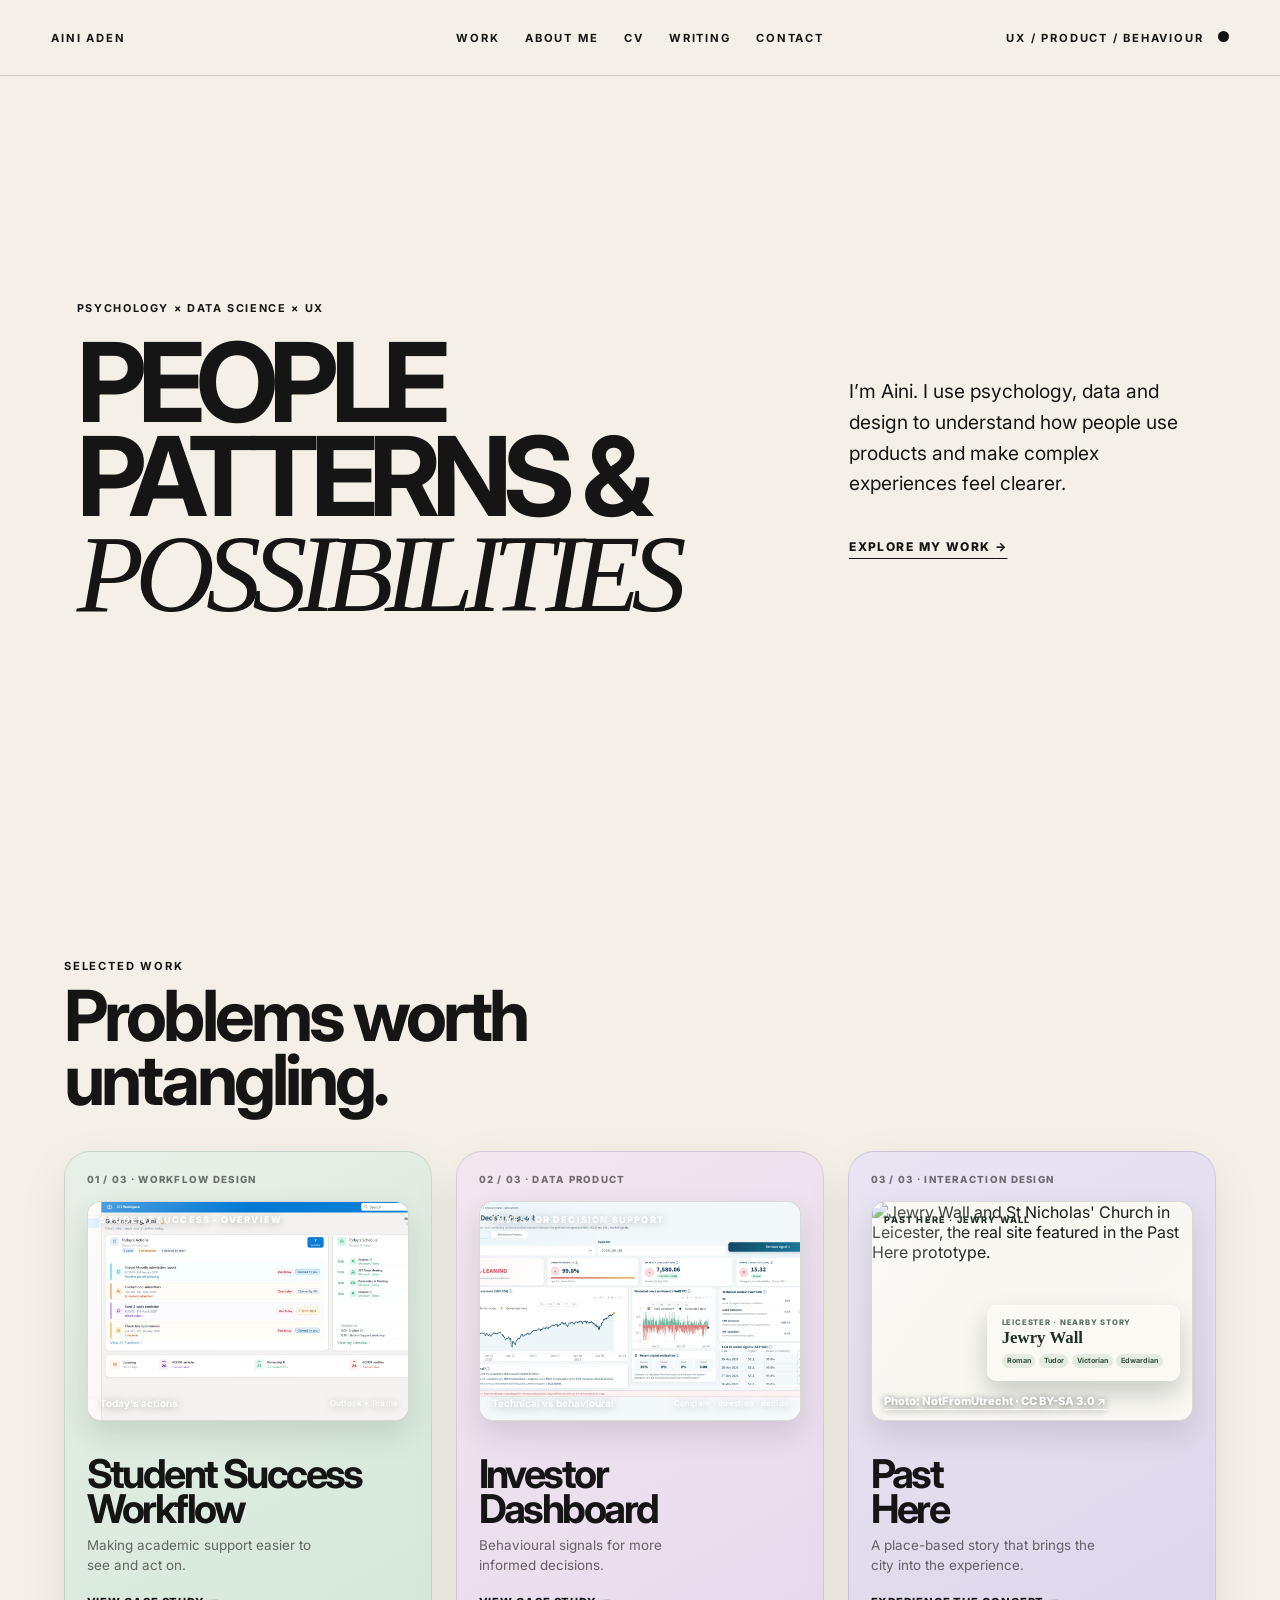
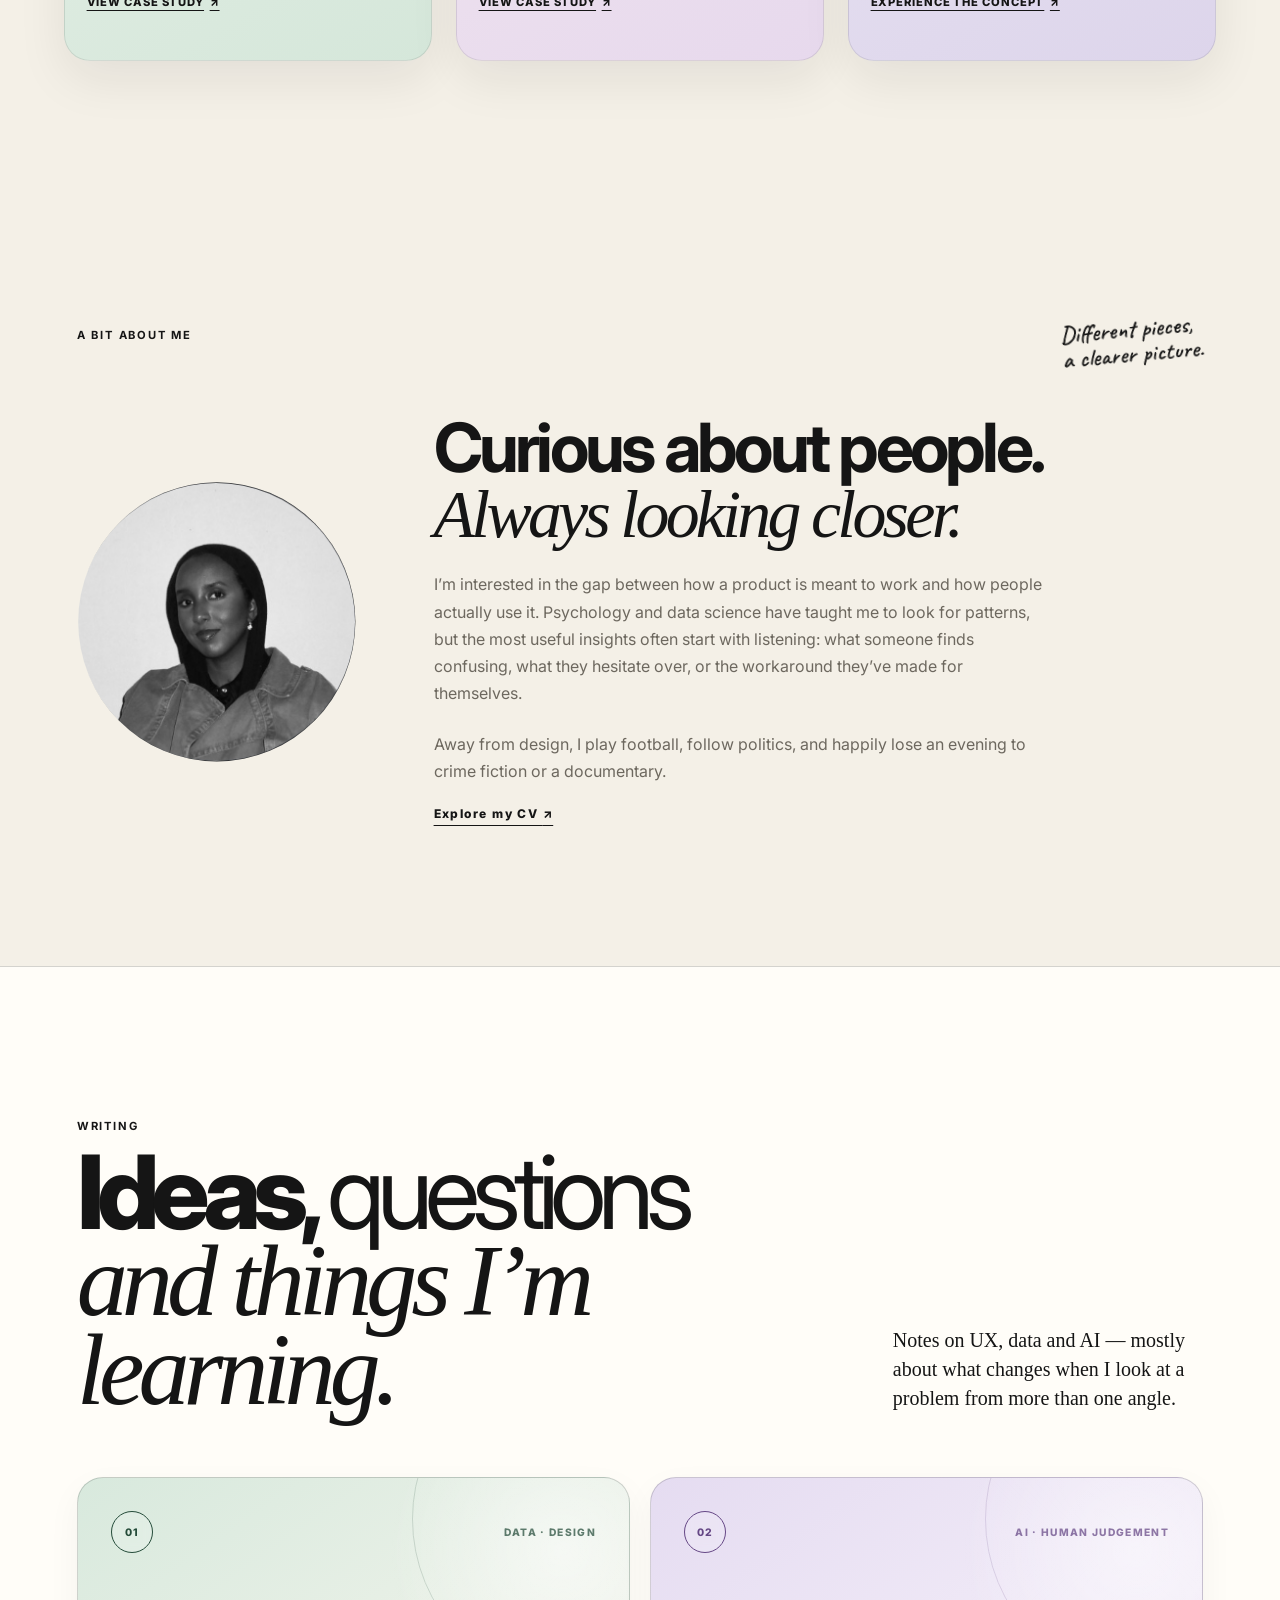
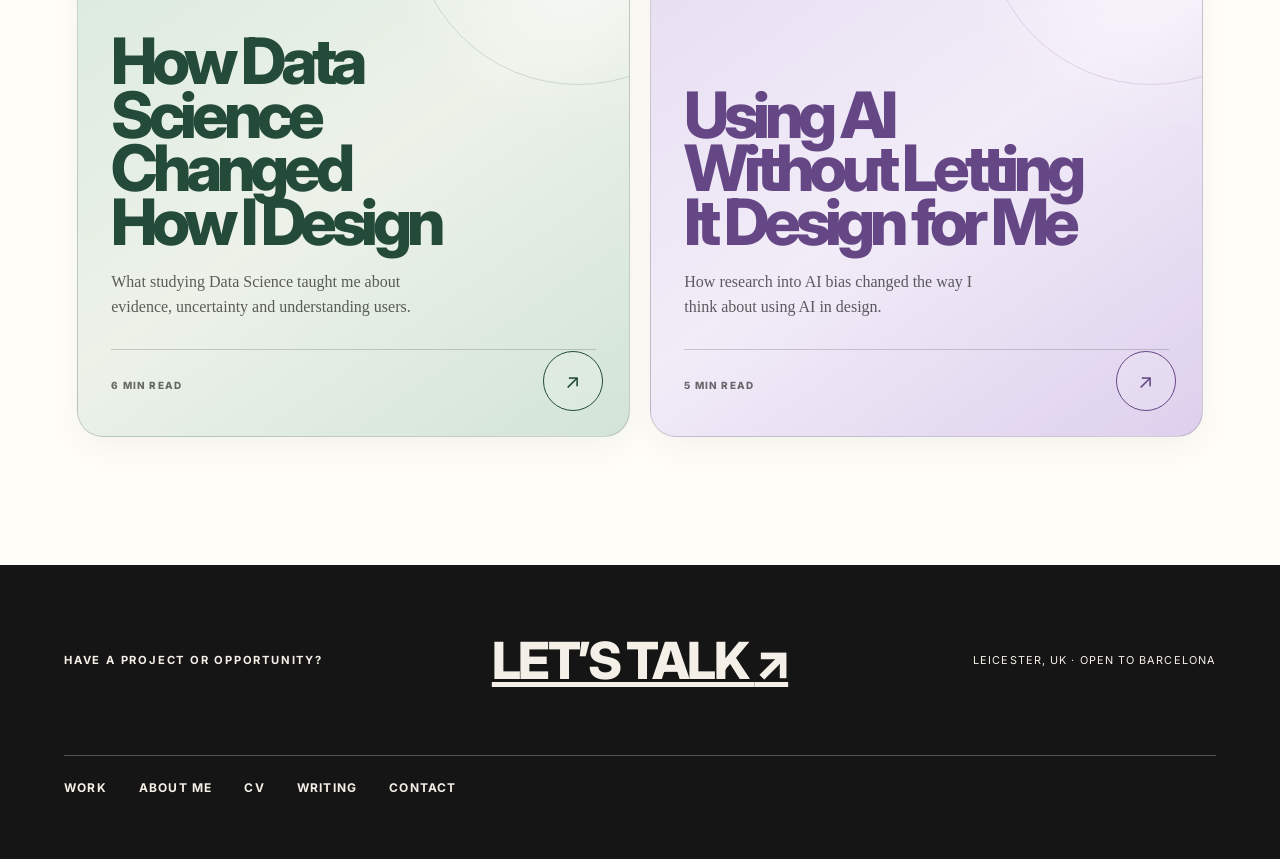
==== commit e352aab8: "Show real finished project previews on homepage" ====
--- a/index.html
+++ b/index.html
@@ -49,16 +49,10 @@
         <div class="globe-scene" id="globe-scene">
           <article class="globe-card green" style="--angle: 0deg; --latitude: -7deg" data-angle="0">
             <span class="globe-number">01 / 03 · WORKFLOW DESIGN</span>
-            <div class="globe-visual workflow-preview" aria-label="Student Success workflow interface preview">
-  <div class="mini-window-bar"><i></i><i></i><i></i><span>STUDENT SUCCESS</span></div>
-  <div class="workflow-ui">
-    <div class="workflow-sidebar"><b>SS</b><span></span><span></span><span></span></div>
-    <div class="workflow-main">
-      <div class="workflow-greeting"><small>GOOD MORNING</small><strong>Support, at a glance.</strong></div>
-      <div class="workflow-stats"><b>24<span> active</span></b><b>08<span> due soon</span></b></div>
-      <div class="workflow-list"><span></span><span></span><span></span></div>
-    </div>
-  </div>
+            <div class="globe-visual project-visual project-visual--workflow">
+  <img src="assets/images/dashboard.png" alt="SST Workspace prototype overview showing today's actions, Outlook and Teams schedule, and upcoming deadlines." loading="eager" decoding="async">
+  <span class="project-visual-tag">Student Success · Overview</span>
+  <span class="project-visual-footer"><span>Today's actions</span><small>Outlook + Teams</small></span>
 </div>
             <h3>Student Success<br>Workflow</h3>
             <p>Making academic support easier to see and act on.</p>
@@ -66,14 +60,10 @@
           </article>
           <article class="globe-card pink-card" style="--angle: 120deg; --latitude: 7deg" data-angle="120">
             <span class="globe-number">02 / 03 · DATA PRODUCT</span>
-            <div class="globe-visual investor-preview investor-angle" aria-label="Investor dashboard preview">
-  <div class="investor-screen">
-    <div class="investor-welcome"><span>GOOD MORNING</span><strong>Welcome, Aini 👋</strong></div>
-    <div class="investor-preview-top"><span>BEHAVIOURAL IMPACT</span><b>BUY</b></div>
-    <div class="investor-preview-main"><strong>28.4%</strong><span>down probability</span></div>
-    <div class="investor-preview-row"><i></i><i></i><i></i><i></i></div>
-    <div class="investor-preview-bars"><i></i><i></i><i></i><i></i><i></i></div>
-  </div>
+            <div class="globe-visual project-visual project-visual--investor">
+  <img src="assets/images/investor-dashboard-after.png" alt="Investor dashboard prototype with market and date controls, signal comparison, probability and supporting charts." loading="eager" decoding="async">
+  <span class="project-visual-tag">Investor decision support</span>
+  <span class="project-visual-footer"><span>Technical vs behavioural</span><small>Compare · question · decide</small></span>
 </div>
             <h3>Investor<br>Dashboard</h3>
             <p>Behavioural signals for more informed decisions.</p>
@@ -81,10 +71,15 @@
           </article>
           <article class="globe-card purple-card" style="--angle: 240deg; --latitude: -5deg" data-angle="240">
             <span class="globe-number">03 / 03 · INTERACTION DESIGN</span>
-            <div class="globe-visual globe-heritage heritage-preview" aria-hidden="true">
-  <div class="heritage-map"><i></i><i></i><i></i><i></i><b>LEICESTER</b><span>STORIES</span></div>
-  <div class="heritage-pin">✦</div>
-  <div class="heritage-caption"><small>EXPLORE</small><strong>Hidden stories<br>around you.</strong></div>
+            <div class="globe-visual project-visual project-visual--heritage">
+  <img src="https://commons.wikimedia.org/wiki/Special:FilePath/Jewry_Wall_front_view.jpg?width=1600" alt="Jewry Wall and St Nicholas' Church in Leicester, the real site featured in the Past Here prototype." loading="eager" decoding="async">
+  <span class="project-visual-tag">Past Here · Jewry Wall</span>
+  <div class="project-story-peek" aria-hidden="true">
+    <small>LEICESTER · NEARBY STORY</small>
+    <strong>Jewry Wall</strong>
+    <div class="project-era-pills"><span>Roman</span><span>Tudor</span><span>Victorian</span><span>Edwardian</span></div>
+  </div>
+  <a class="project-visual-credit" href="https://commons.wikimedia.org/wiki/File:Jewry_Wall_front_view.jpg" target="_blank" rel="noopener">Photo: NotFromUtrecht · CC BY-SA 3.0 ↗</a>
 </div>
             <h3>Past<br>Here</h3>
             <p>A place-based story that brings the city into the experience.</p>
--- a/styles.css
+++ b/styles.css
@@ -2676,3 +2676,54 @@
 @media(max-width:850px){
   .editorial-case .before-after-visuals{grid-template-columns:1fr}
 }
+
+
+/* Real project previews for selected-work cards */
+.globe-visual.project-visual {
+  position: relative; display: block; height: 220px; margin-top: 1rem; overflow: hidden;
+  border: 1px solid rgba(33,47,39,.14); border-radius: 14px; background: #f8f7f2;
+  box-shadow: 0 14px 30px rgba(26,36,29,.13); isolation: isolate;
+}
+.project-visual > img {
+  position: absolute; inset: 0; display: block; width: 100%; height: 100%;
+  object-fit: cover; object-position: center; transition: transform 500ms cubic-bezier(.2,.7,.2,1);
+}
+.project-visual--workflow > img { object-position: center 39%; }
+.project-visual--investor > img { object-position: center 18%; }
+.project-visual--heritage > img { object-position: center 52%; }
+.globe-card:hover .project-visual > img,
+.globe-card:focus-within .project-visual > img { transform: scale(1.035); }
+.project-visual::after {
+  content: ""; position: absolute; z-index: 1; inset: 0; pointer-events: none;
+  background: linear-gradient(180deg,rgba(14,28,21,.42),transparent 33%,transparent 64%,rgba(14,28,21,.58));
+}
+.project-visual-tag,.project-visual-footer {
+  position: absolute; z-index: 2; display: flex; align-items: center; gap: .45rem;
+  color: #fff; text-shadow: 0 1px 8px rgba(0,0,0,.35);
+}
+.project-visual-tag {
+  top: .75rem; left: .8rem; font-size: .57rem; font-weight: 800; letter-spacing: .13em; text-transform: uppercase;
+}
+.project-visual-footer {
+  right: .7rem; bottom: .7rem; left: .8rem; justify-content: space-between; font-size: .62rem; font-weight: 700;
+}
+.project-visual-footer small { font-size: .5rem; font-weight: 500; letter-spacing: .03em; }
+.project-visual--heritage::after {
+  background: linear-gradient(180deg,rgba(250,248,239,.63),transparent 32%,transparent 62%,rgba(18,32,25,.68));
+}
+.project-visual--heritage .project-visual-tag { color: #1f3028; text-shadow: 0 1px 8px rgba(255,255,255,.45); }
+.project-story-peek {
+  position: absolute; z-index: 2; right: .8rem; bottom: 2.4rem; width: min(60%,220px);
+  padding: .75rem .85rem; border: 1px solid rgba(255,255,255,.62); border-radius: 10px;
+  background: rgba(250,249,244,.94); color: #1e3027; box-shadow: 0 12px 26px rgba(9,24,17,.2);
+}
+.project-story-peek small { display: block; color: #58705f; font-size: .48rem; font-weight: 800; letter-spacing: .1em; }
+.project-story-peek strong { display: block; margin: .2rem 0 .4rem; font-family: Georgia,serif; font-size: 1.05rem; line-height: 1; }
+.project-era-pills { display: flex; flex-wrap: wrap; gap: .22rem; }
+.project-era-pills span { padding: .18rem .3rem; border-radius: 999px; background: #e5ebdf; color: #395343; font-size: .45rem; font-weight: 700; }
+.project-visual-credit {
+  position: absolute; z-index: 2; left: .8rem; bottom: .72rem; font-size: .46rem;
+  color: #fff; text-shadow: 0 1px 6px rgba(0,0,0,.6);
+}
+@media(max-width:800px){.globe-visual.project-visual{height:190px}}
+@media(prefers-reduced-motion:reduce){.project-visual > img{transition:none}}
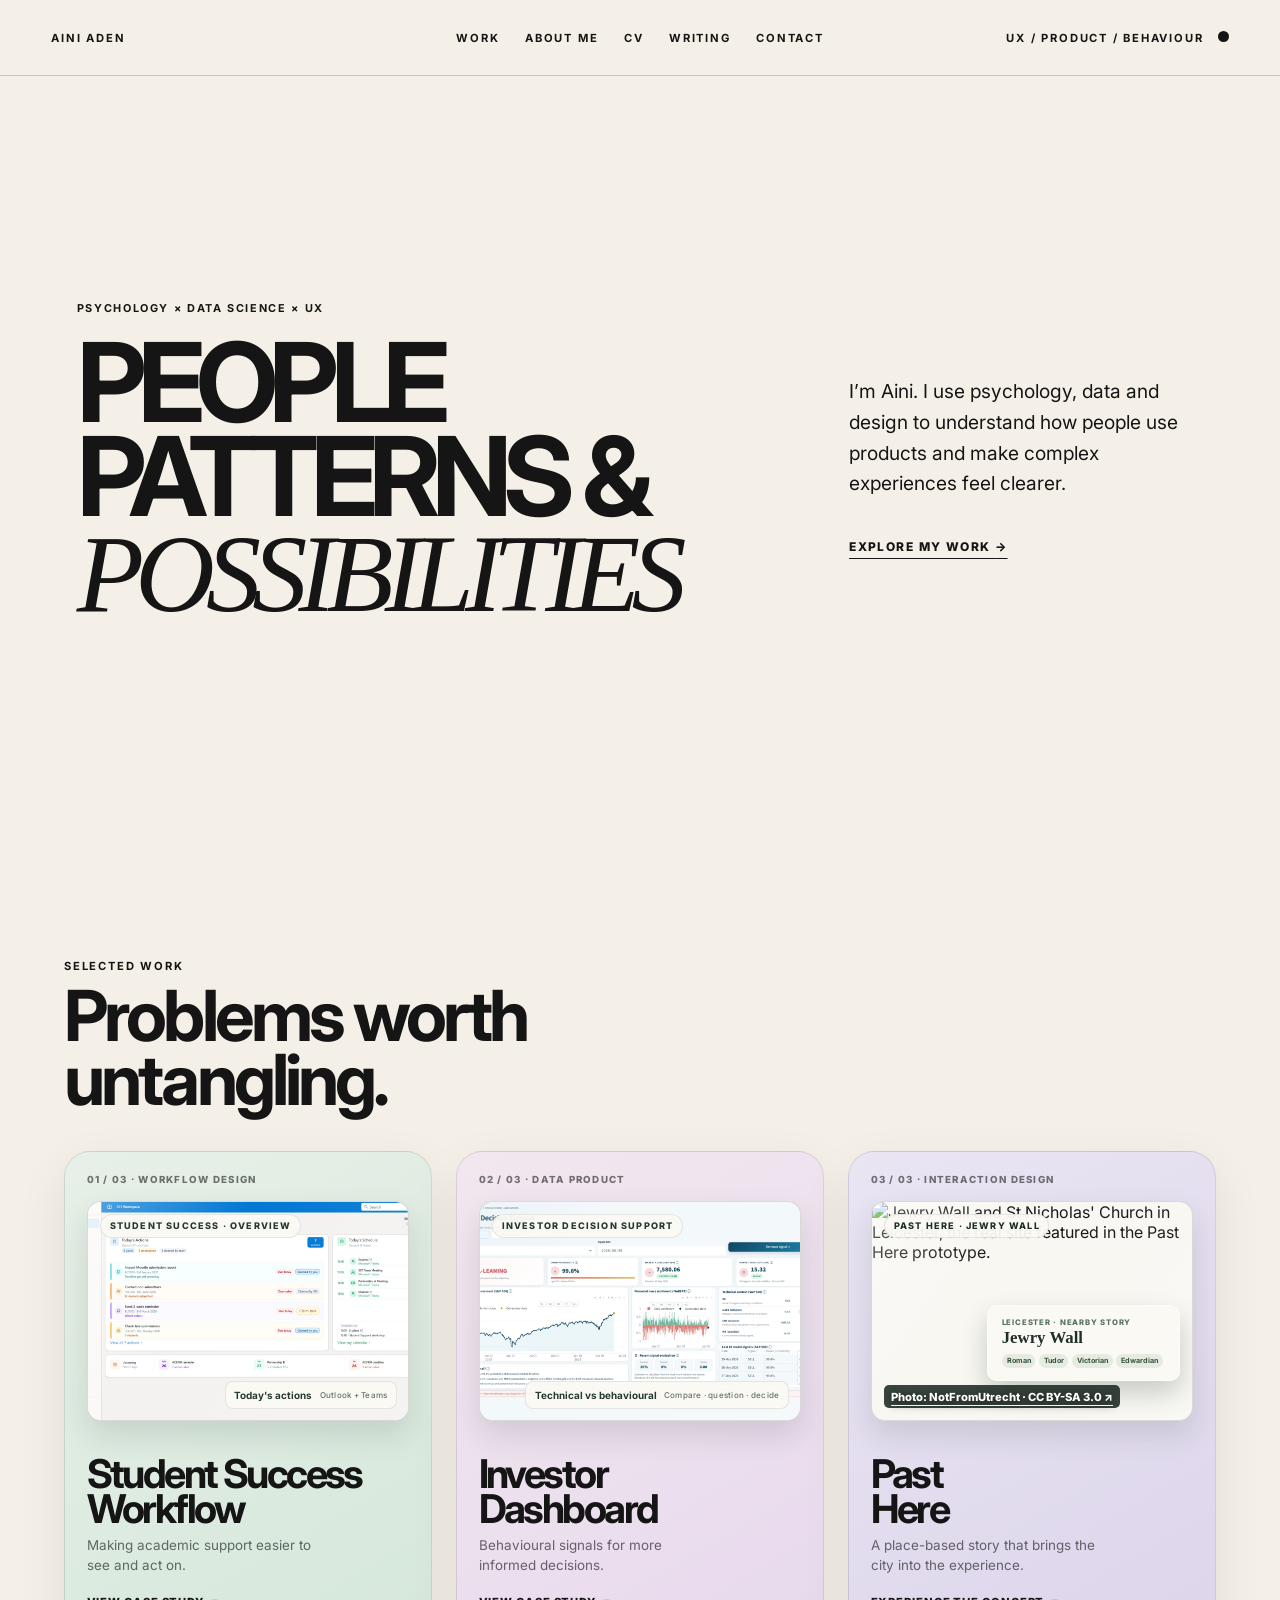
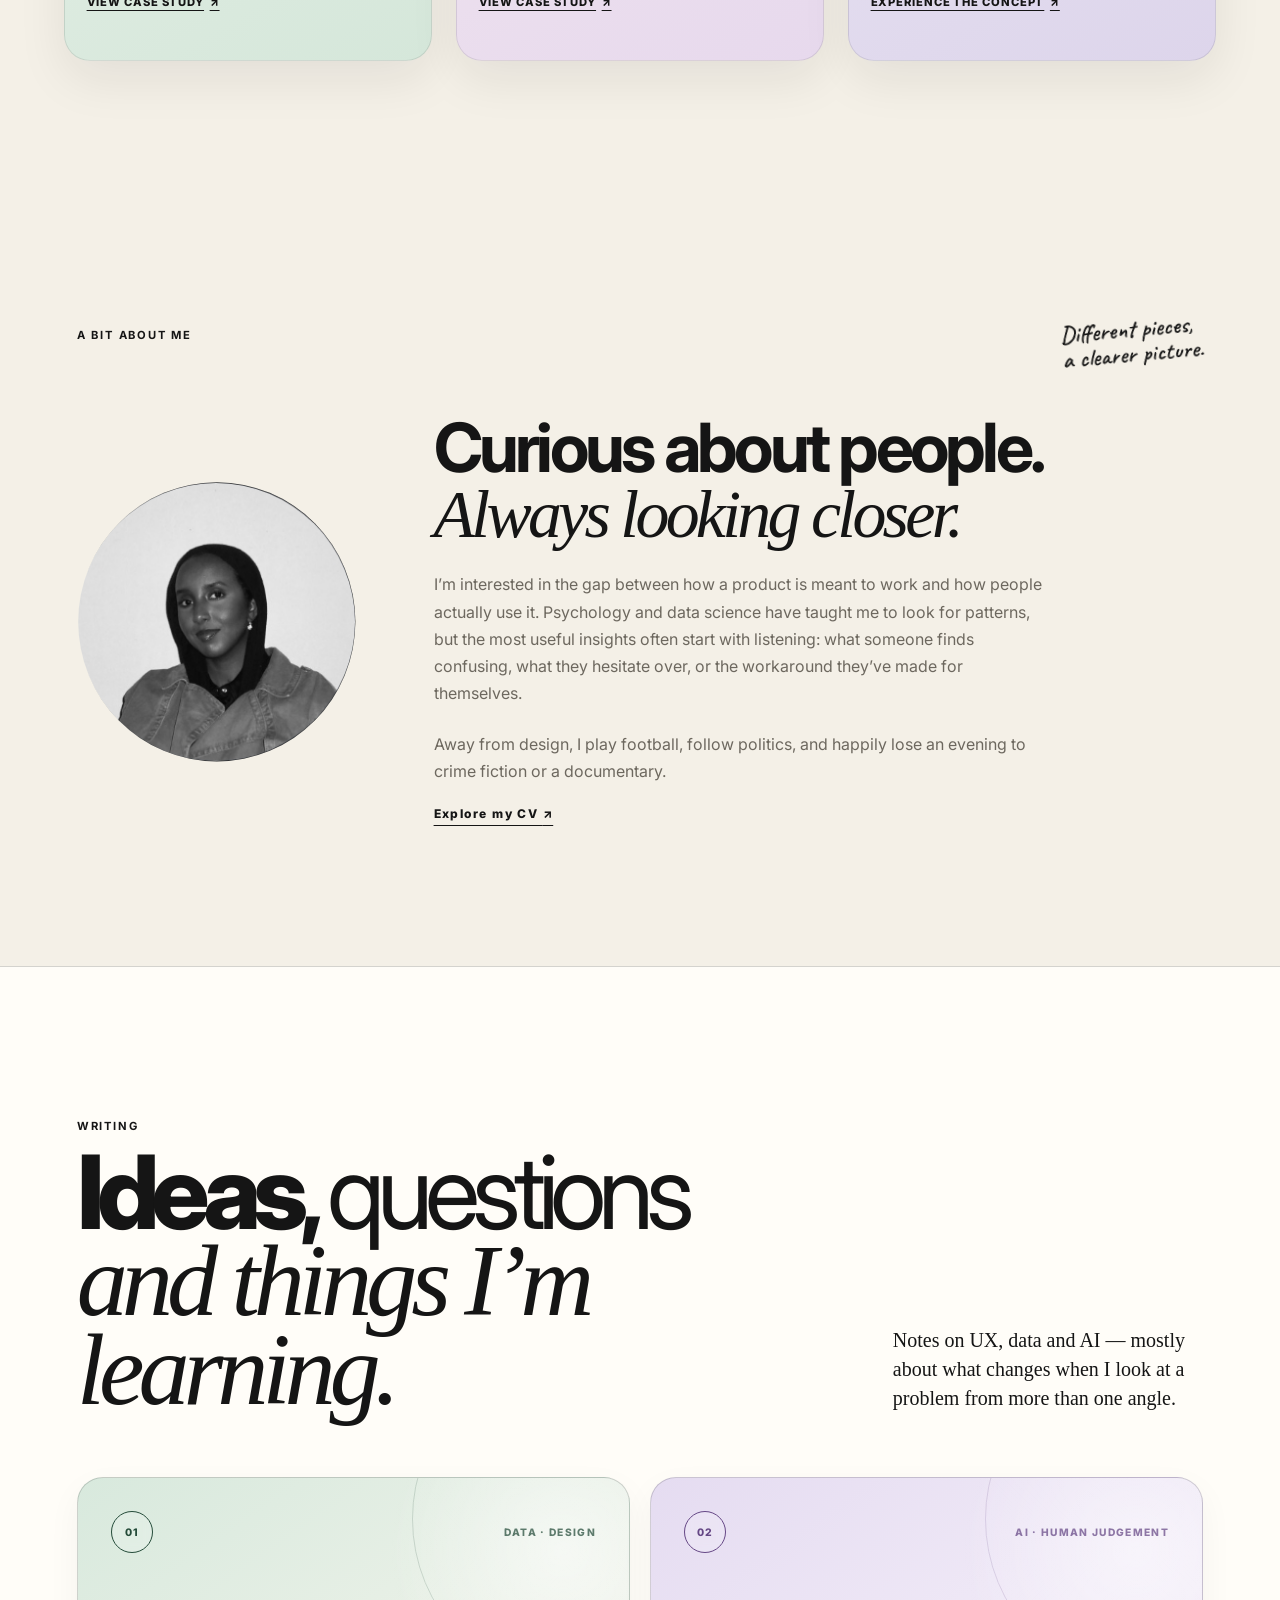
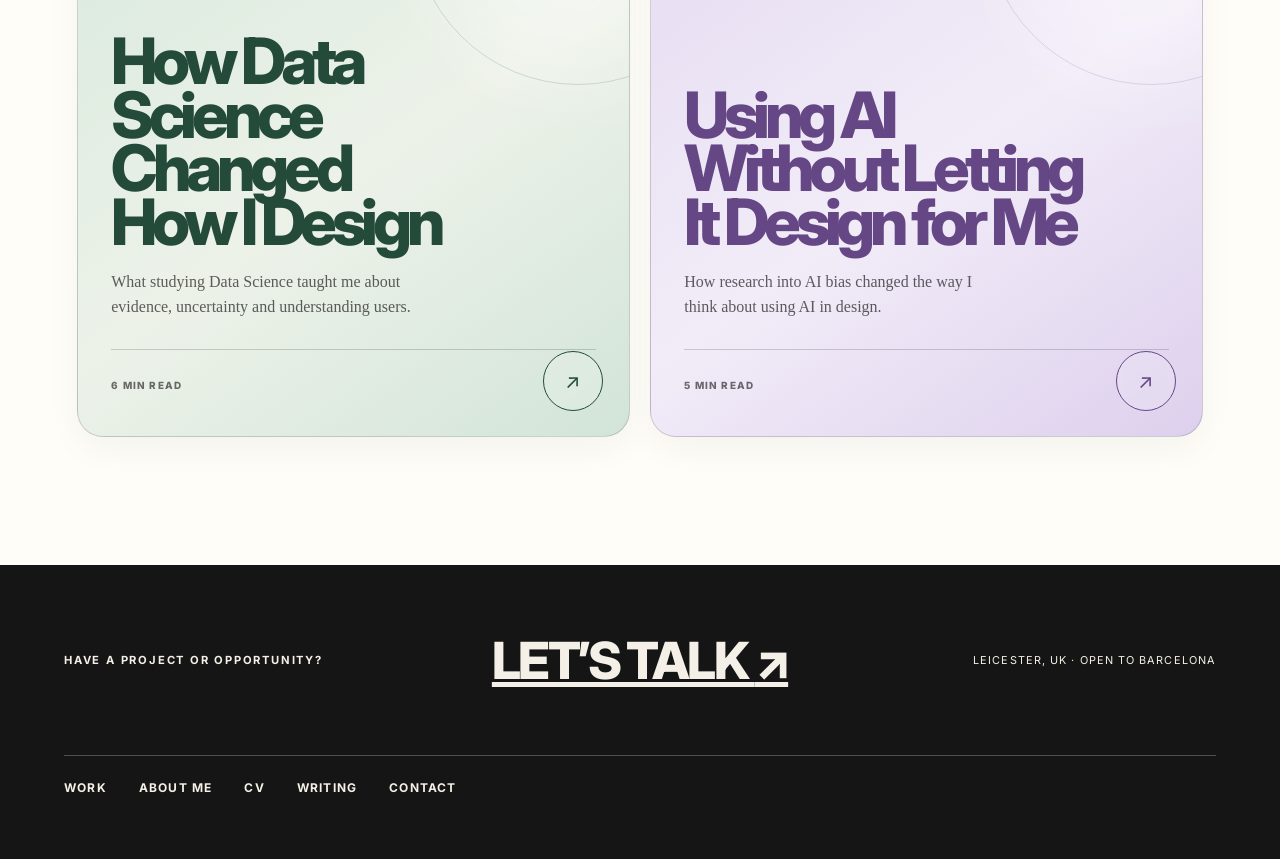
==== commit b9764166: "Refresh homepage project preview styles" ====
--- a/index.html
+++ b/index.html
@@ -8,7 +8,7 @@
   <link rel="preconnect" href="https://fonts.googleapis.com">
   <link rel="preconnect" href="https://fonts.gstatic.com" crossorigin>
   <link href="https://fonts.googleapis.com/css2?family=Caveat:wght@500;600&family=Inter:wght@400;500;600;700;800;900&display=swap" rel="stylesheet">
-  <link rel="stylesheet" href="styles.css?v=blog-layout-20260930">
+  <link rel="stylesheet" href="styles.css?v=project-previews-20261005">
   <script src="script.js?v=globe-readable-e574f60" defer></script>
 </head>
 <body>
--- a/styles.css
+++ b/styles.css
@@ -2727,3 +2727,31 @@
 }
 @media(max-width:800px){.globe-visual.project-visual{height:190px}}
 @media(prefers-reduced-motion:reduce){.project-visual > img{transition:none}}
+
+
+/* Ensure card labels remain legible over real screenshots and photography */
+.project-visual-tag {
+  padding: .34rem .52rem;
+  border: 1px solid rgba(31,48,39,.1);
+  border-radius: 999px;
+  background: rgba(250,249,244,.95);
+  color: #263a30;
+  text-shadow: none;
+}
+.project-visual-footer {
+  left: auto;
+  right: .7rem;
+  max-width: calc(100% - 1.4rem);
+  padding: .42rem .56rem;
+  border: 1px solid rgba(31,48,39,.1);
+  border-radius: 8px;
+  background: rgba(250,249,244,.95);
+  color: #263a30;
+  text-shadow: none;
+}
+.project-visual-footer small { color: #66736a; }
+.project-visual-credit {
+  padding: .28rem .42rem;
+  border-radius: 5px;
+  background: rgba(20,34,27,.84);
+}
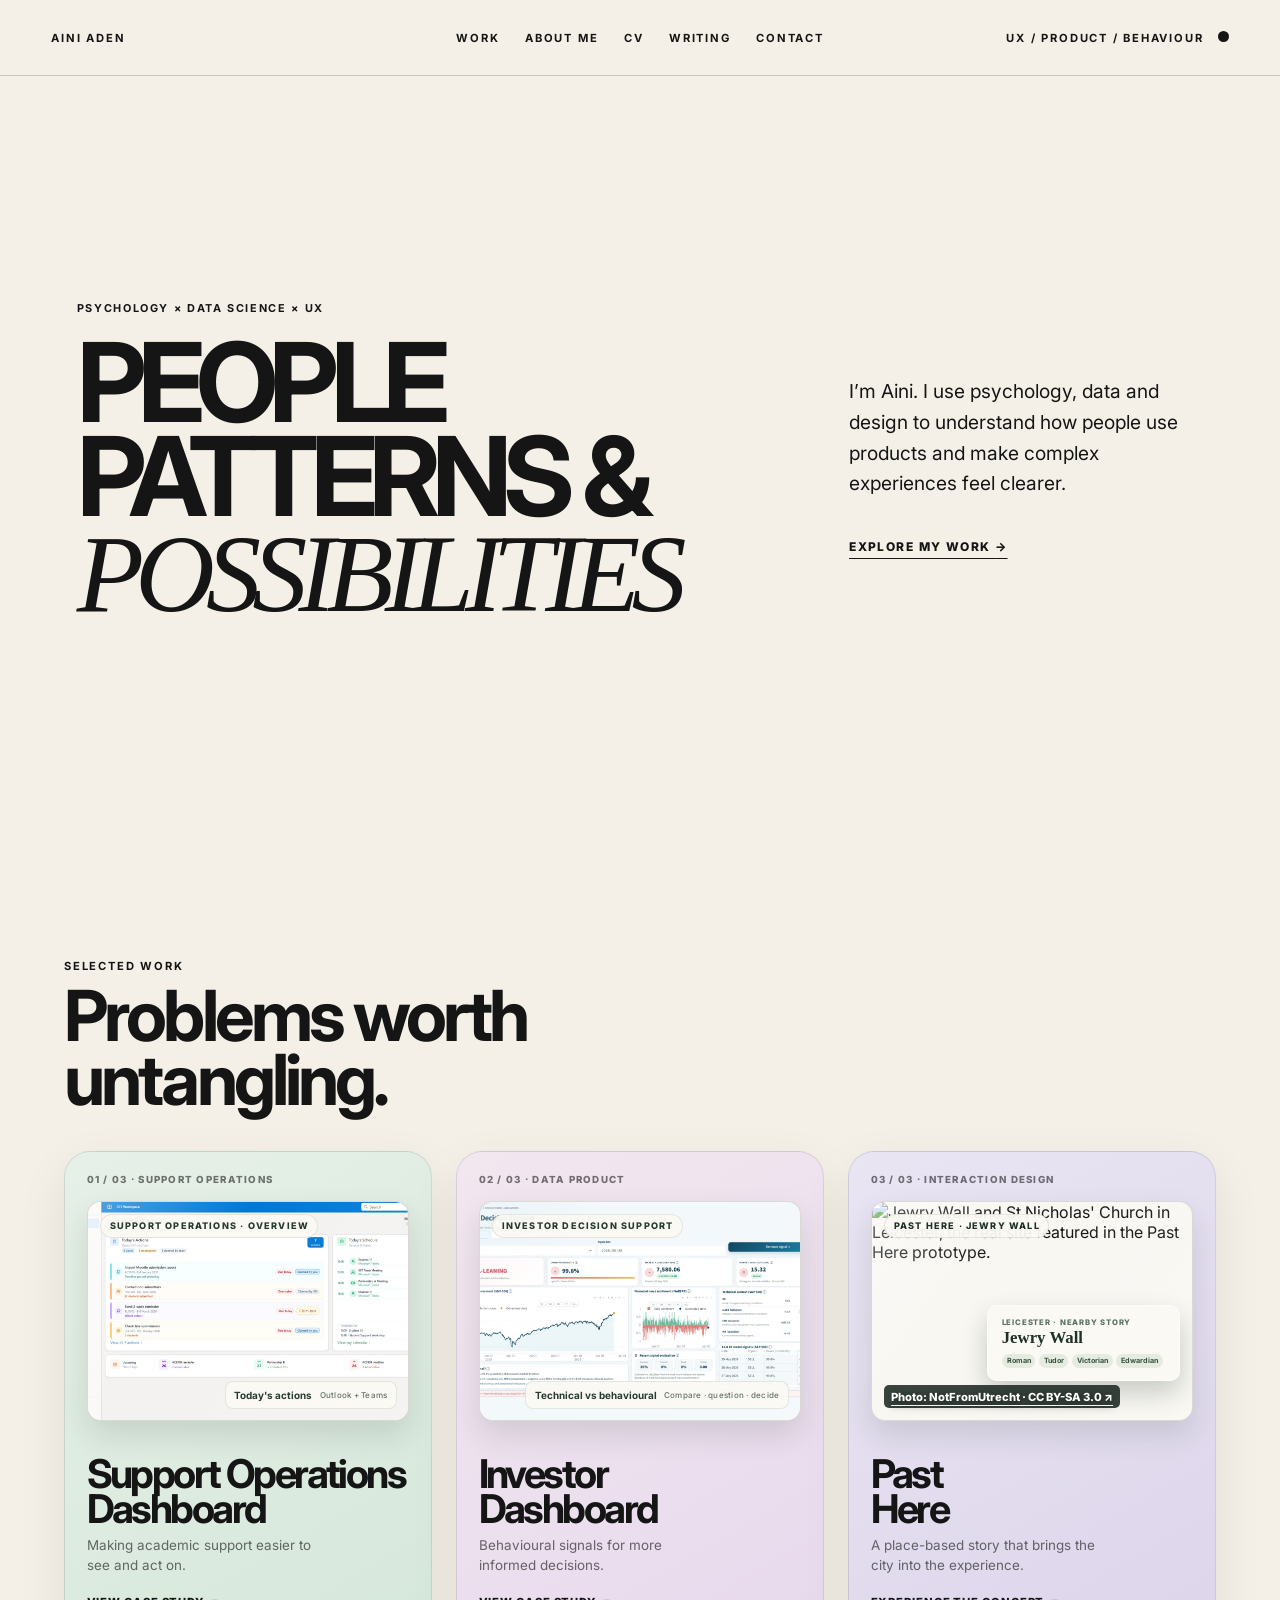
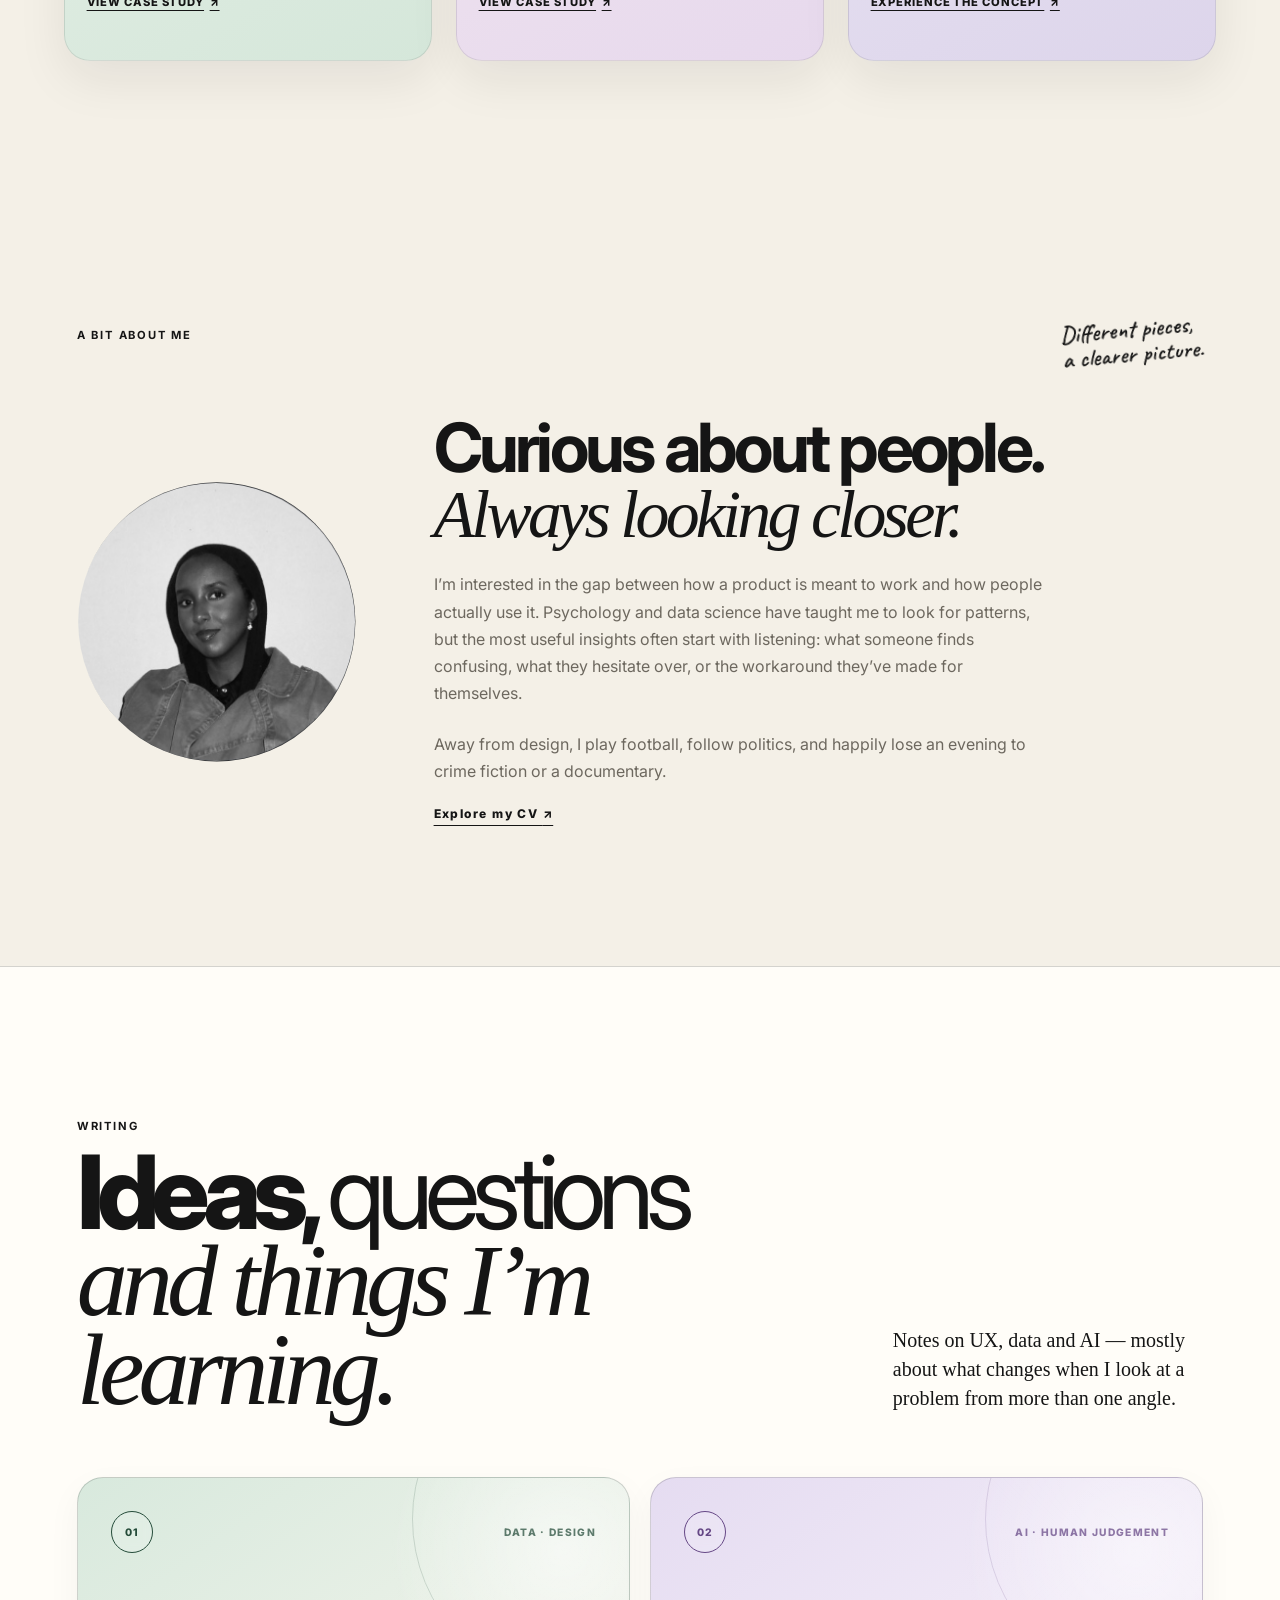
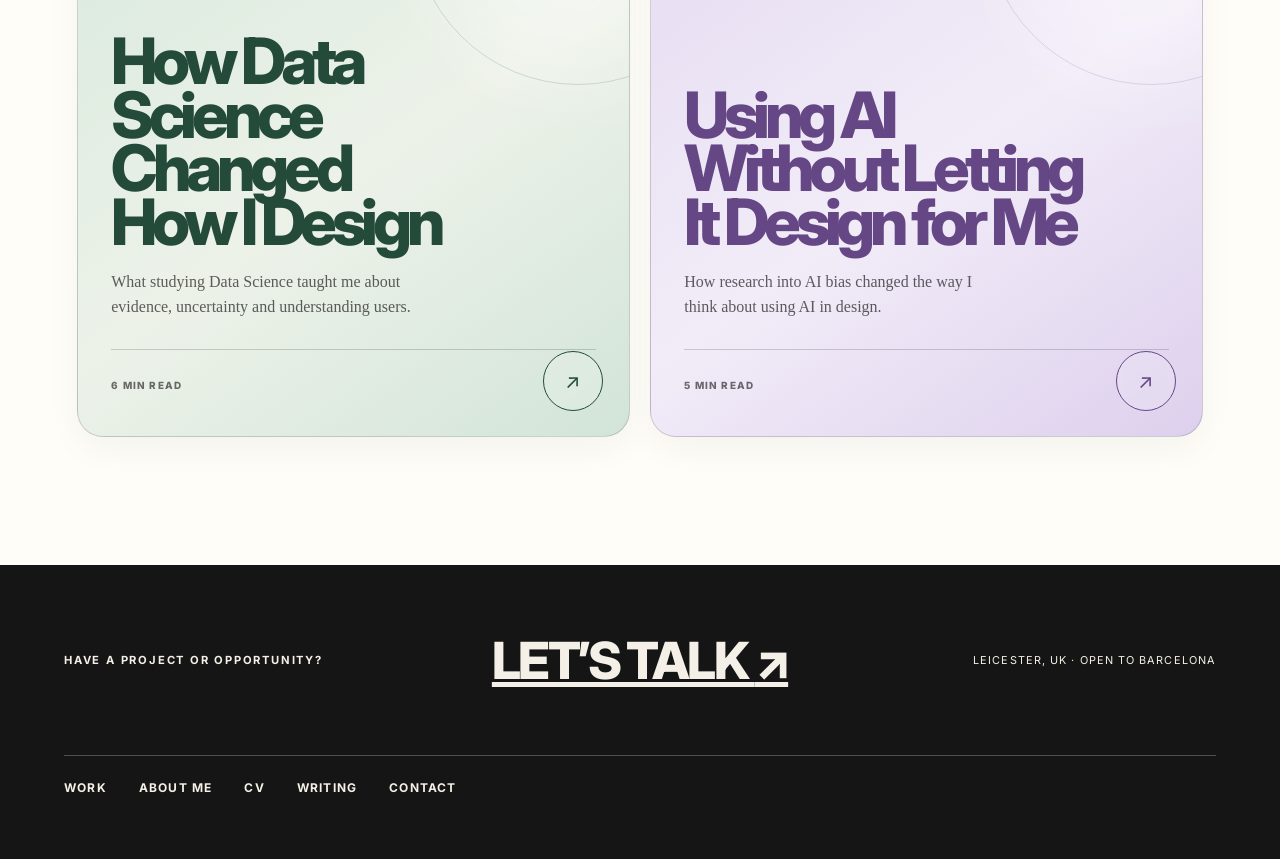
==== commit 94ddb0c8: "Rename project card to Support Operations Dashboard" ====
--- a/index.html
+++ b/index.html
@@ -48,13 +48,13 @@
       <div class="globe-stage static-projects" id="project-globe" role="region" aria-label="Selected projects globe">
         <div class="globe-scene" id="globe-scene">
           <article class="globe-card green" style="--angle: 0deg; --latitude: -7deg" data-angle="0">
-            <span class="globe-number">01 / 03 · WORKFLOW DESIGN</span>
+            <span class="globe-number">01 / 03 · SUPPORT OPERATIONS</span>
             <div class="globe-visual project-visual project-visual--workflow">
-  <img src="assets/images/dashboard.png" alt="SST Workspace prototype overview showing today's actions, Outlook and Teams schedule, and upcoming deadlines." loading="eager" decoding="async">
-  <span class="project-visual-tag">Student Success · Overview</span>
+  <img src="assets/images/dashboard.png" alt="Support Operations Dashboard prototype overview showing today's actions, Outlook and Teams schedule, and upcoming deadlines." loading="eager" decoding="async">
+  <span class="project-visual-tag">Support operations · Overview</span>
   <span class="project-visual-footer"><span>Today's actions</span><small>Outlook + Teams</small></span>
 </div>
-            <h3>Student Success<br>Workflow</h3>
+            <h3>Support Operations<br>Dashboard</h3>
             <p>Making academic support easier to see and act on.</p>
             <a href="sst-workflow.html">View case study <span aria-hidden="true">↗</span></a>
           </article>
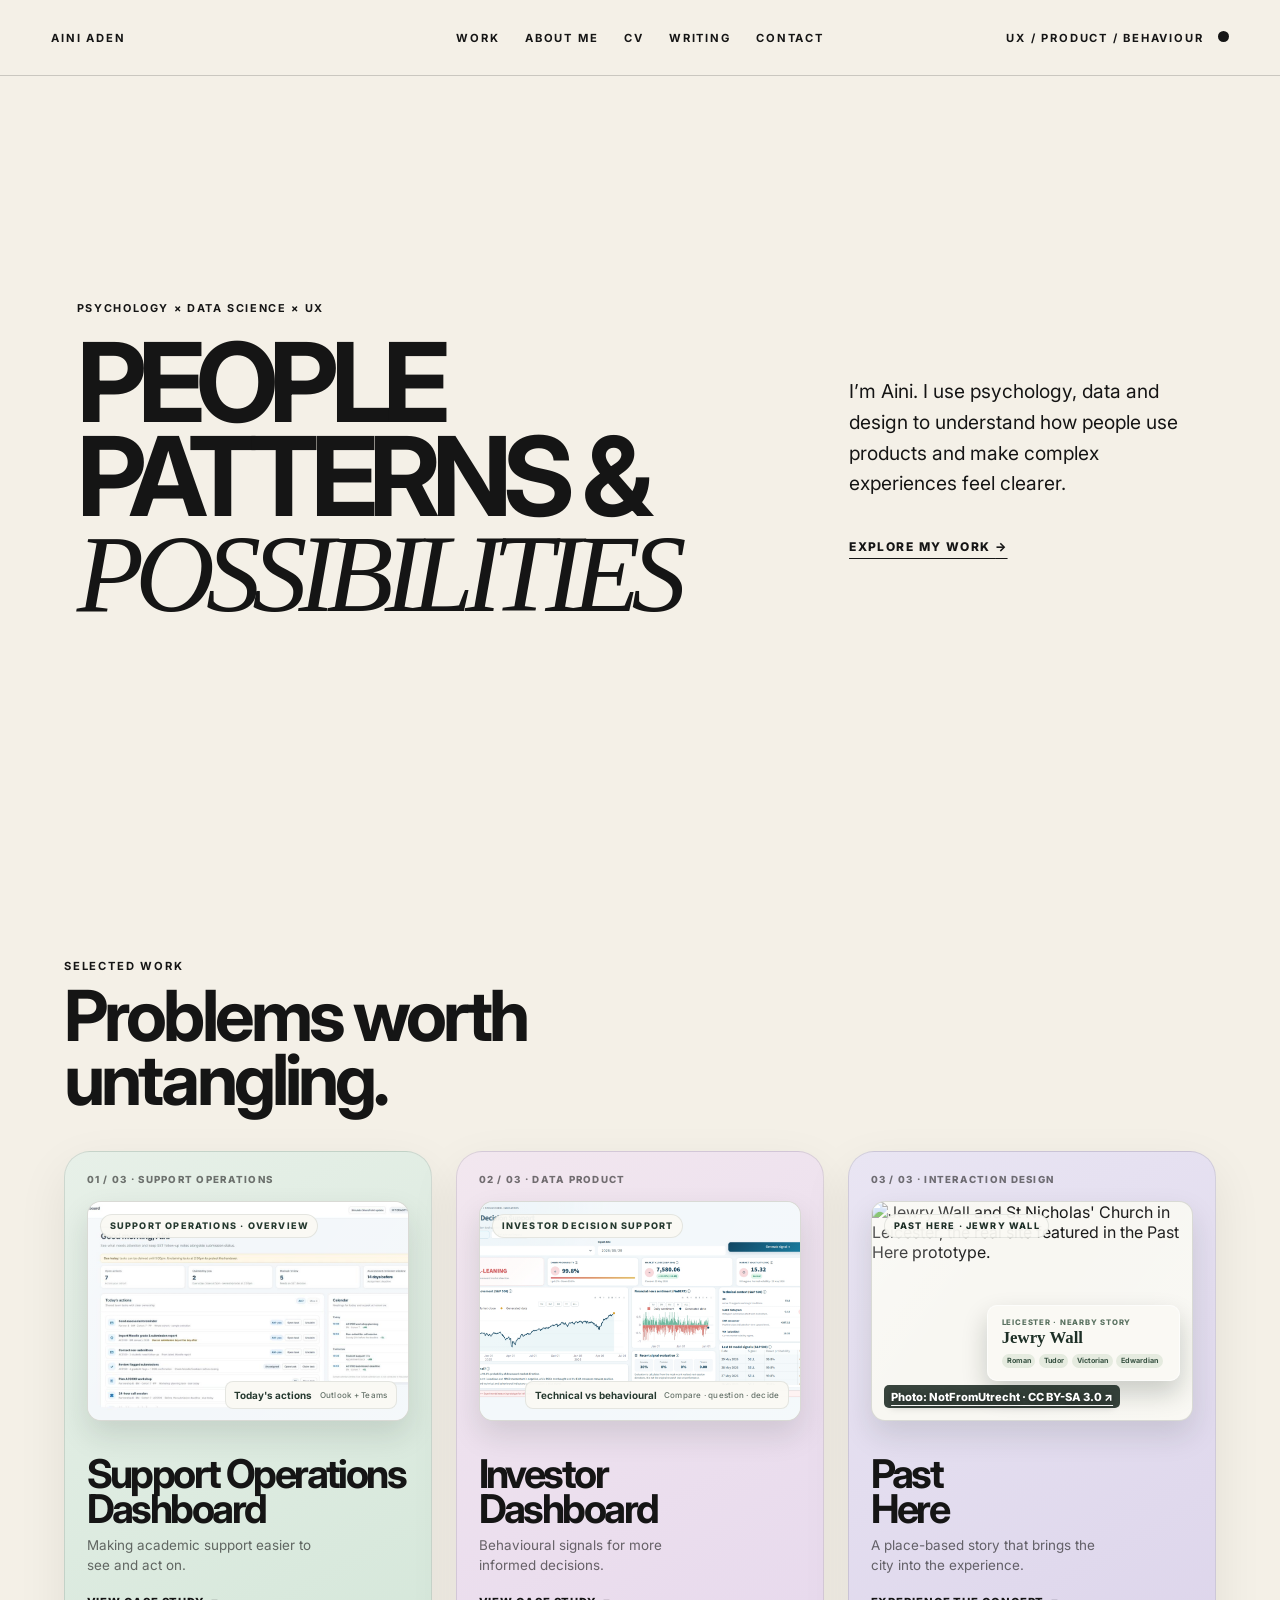
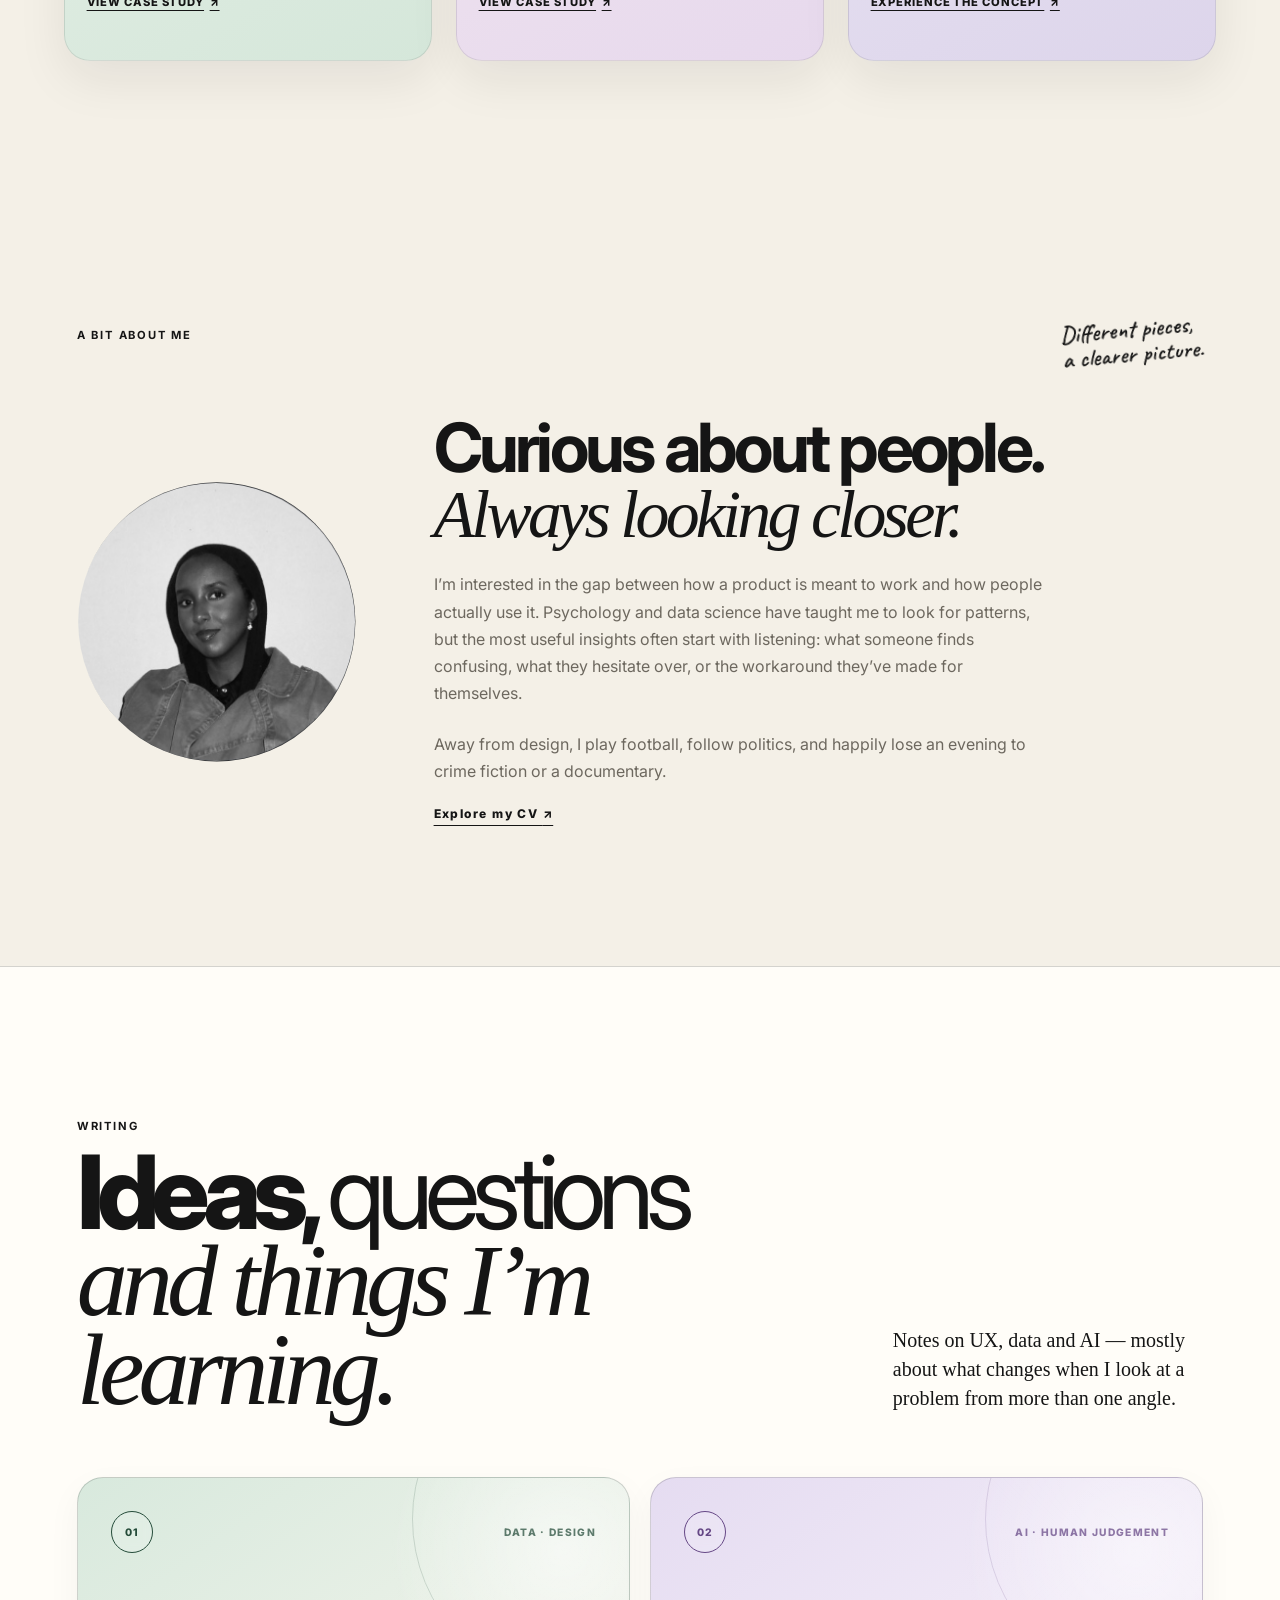
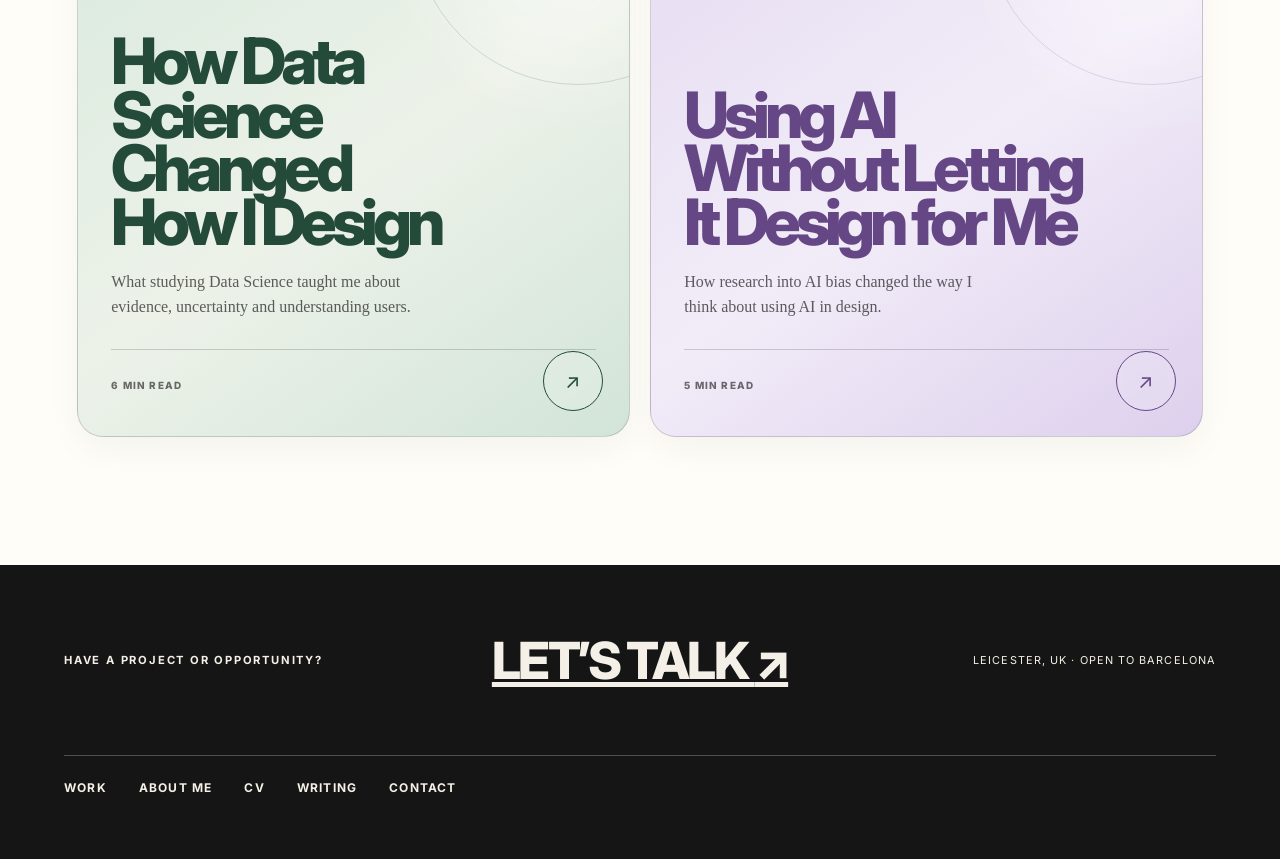
==== commit 55538e84: "Restructure UX case studies and refresh support dashboard preview" ====
--- a/index.html
+++ b/index.html
@@ -50,7 +50,7 @@
           <article class="globe-card green" style="--angle: 0deg; --latitude: -7deg" data-angle="0">
             <span class="globe-number">01 / 03 · SUPPORT OPERATIONS</span>
             <div class="globe-visual project-visual project-visual--workflow">
-  <img src="assets/images/dashboard.png" alt="Support Operations Dashboard prototype overview showing today's actions, Outlook and Teams schedule, and upcoming deadlines." loading="eager" decoding="async">
+  <img src="assets/images/sst-workspace-overview.jpg?v=20261009b" alt="Support Operations Dashboard overview showing a due-today handover notice, open actions, claimed tasks, shared ownership and a sample calendar." loading="eager" decoding="async">
   <span class="project-visual-tag">Support operations · Overview</span>
   <span class="project-visual-footer"><span>Today's actions</span><small>Outlook + Teams</small></span>
 </div>
@@ -148,3 +148,4 @@
   </footer>
 </body>
 </html>
+
